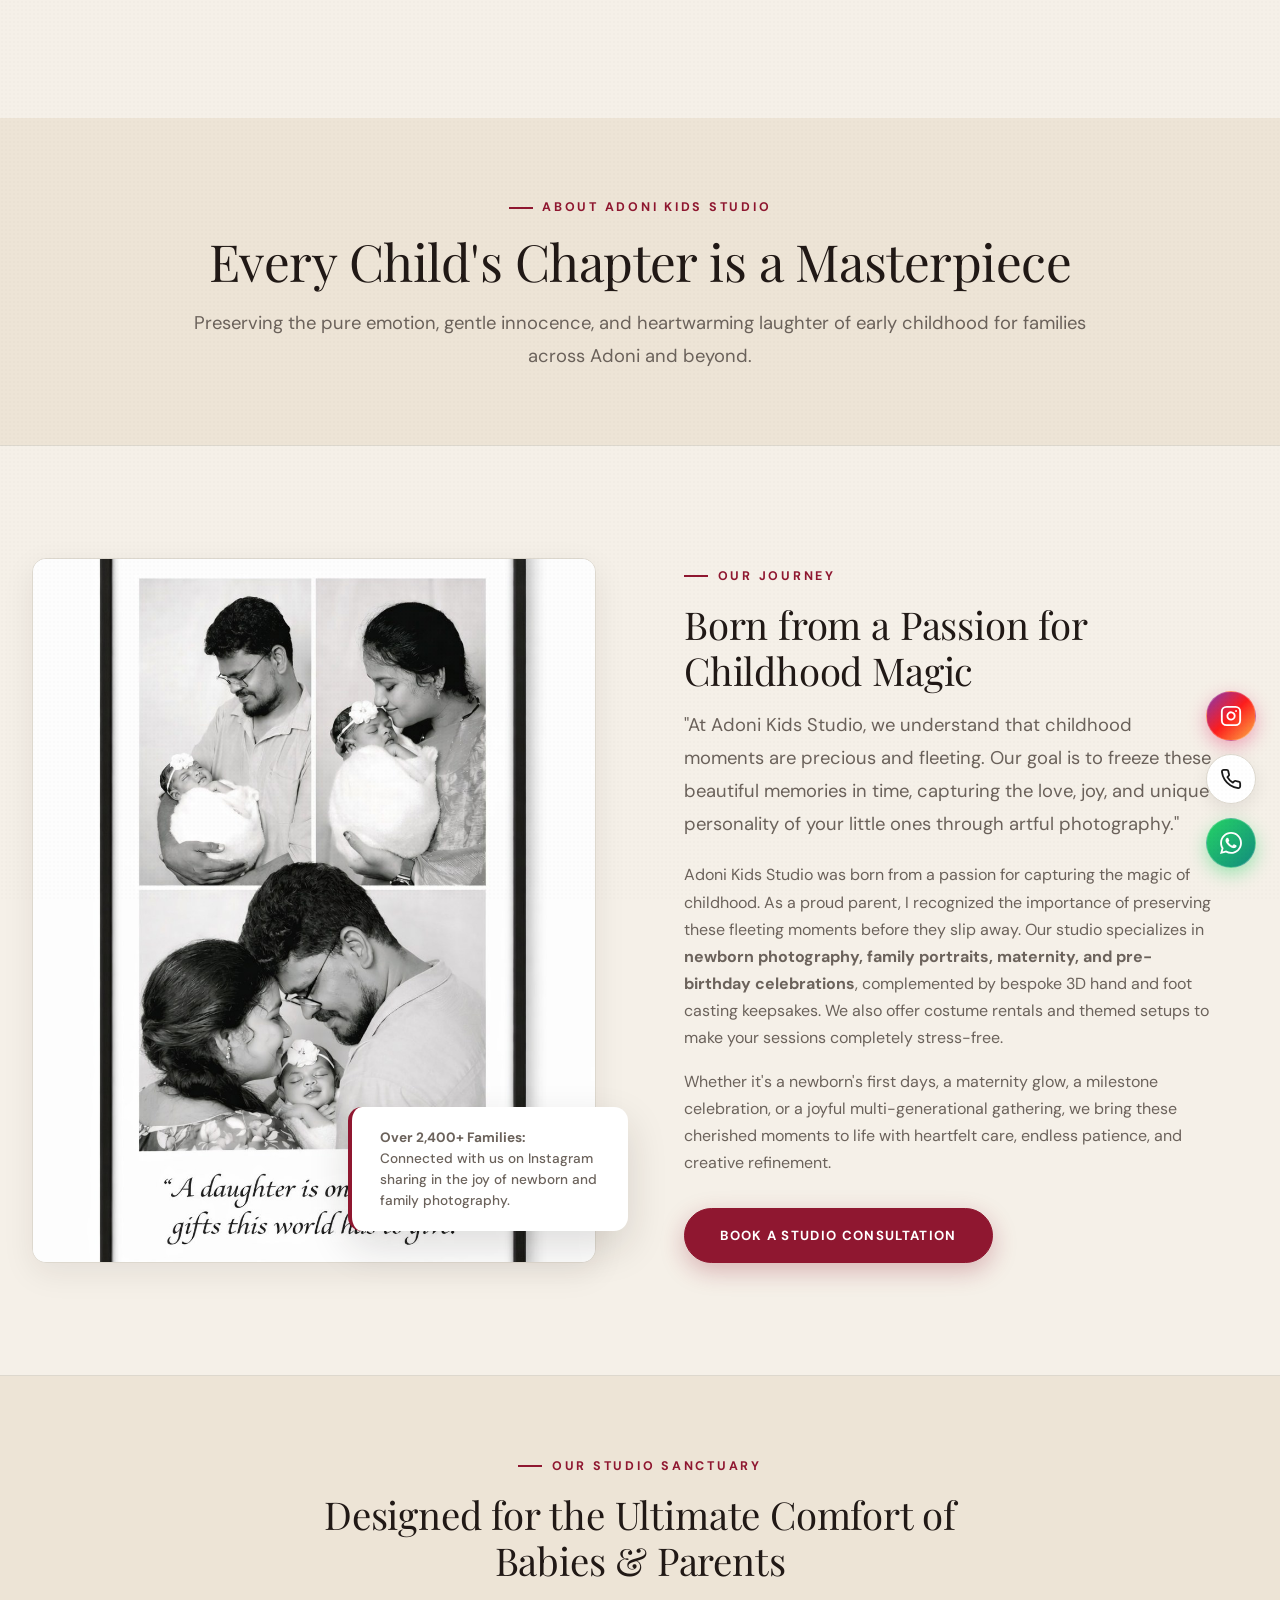
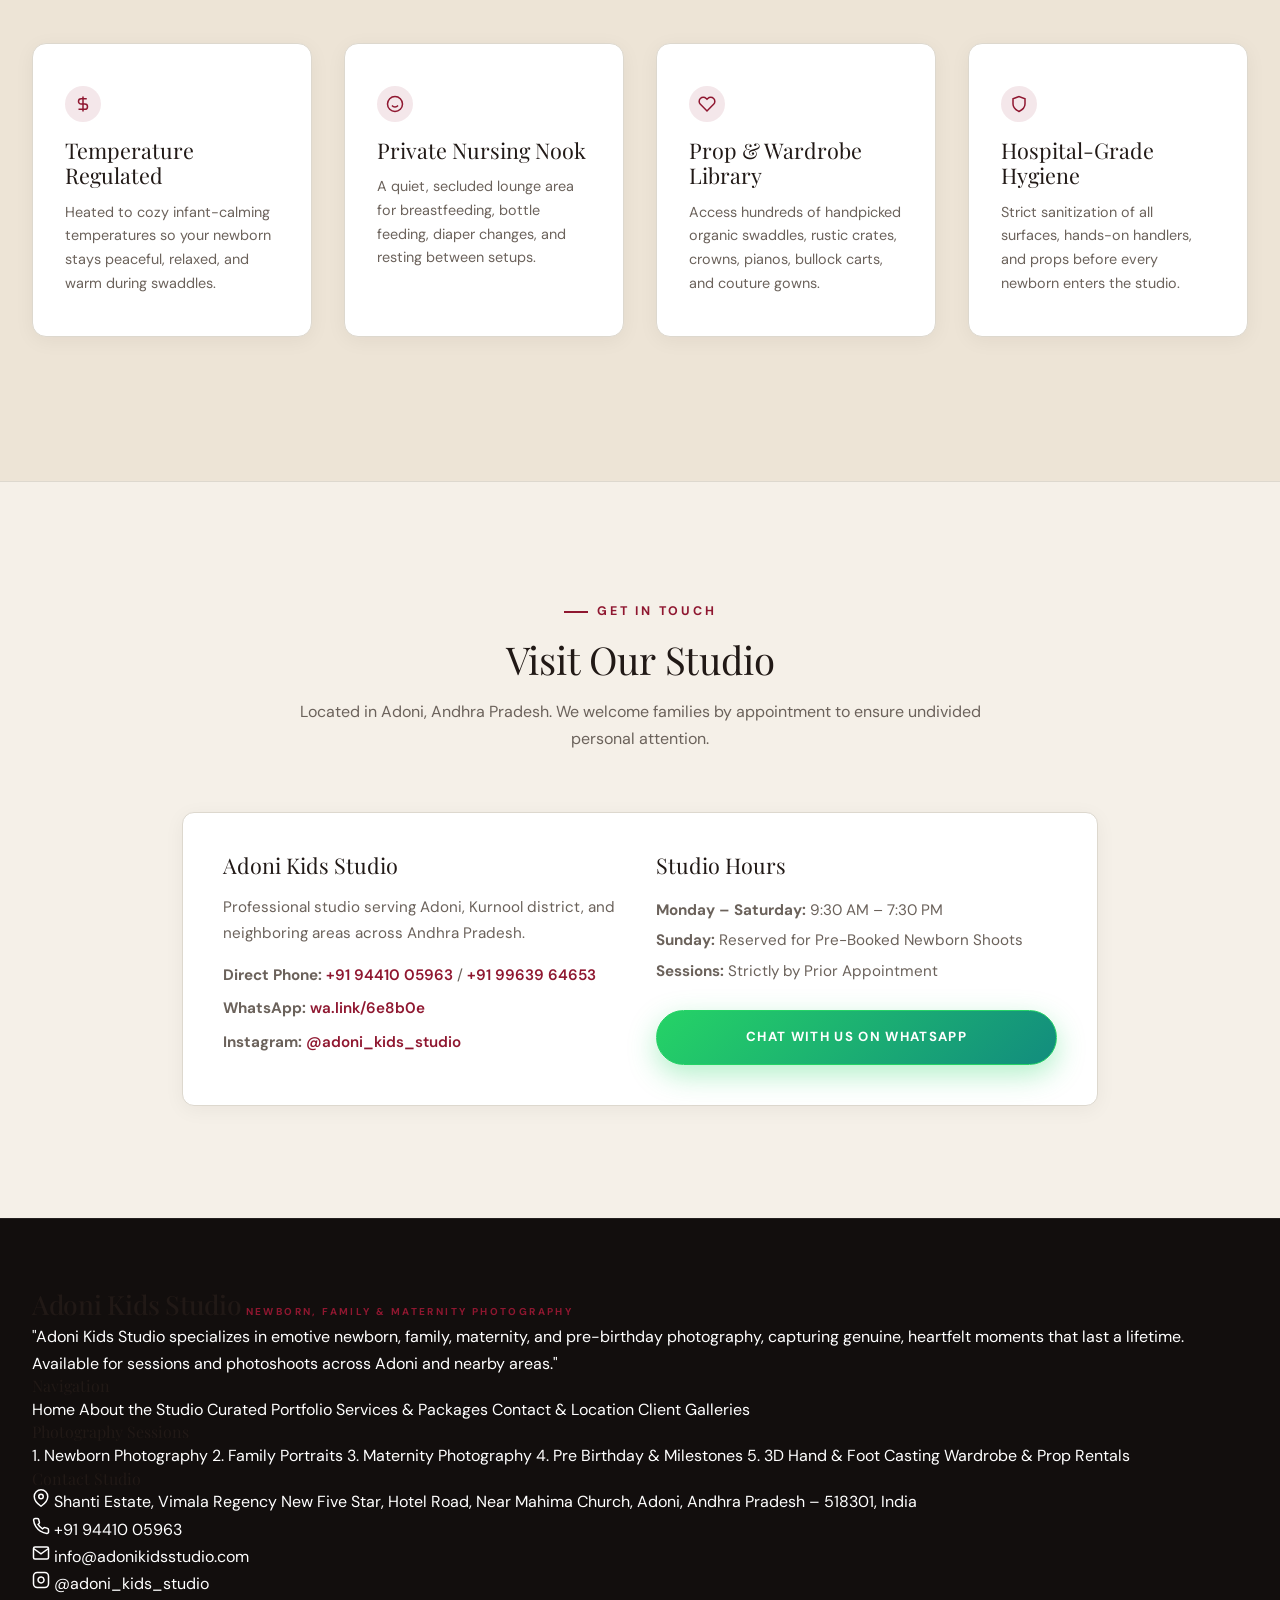
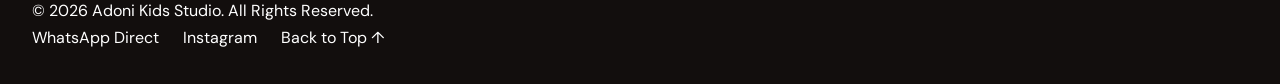
==== about.html @ 8aa6b935 "Initial commit: Adoni Kids Studio luxury photography atelier website" ====
<!DOCTYPE html>
<html lang="en">
<head>
  <meta charset="UTF-8">
  <meta name="viewport" content="width=device-width, initial-scale=1.0">
  <title>About Us | Adoni Kids Studio - Newborn &amp; Family Photography</title>
  <link rel="icon" type="image/svg+xml" href="assets/images/favicon.svg">
  
  <link rel="stylesheet" href="css/style.css">
  <link rel="stylesheet" href="css/components.css">
</head>
<body>

  <!-- Navigation -->
  <header class="site-header">
    <div class="container header-container">
      <a href="index.html" class="brand-logo" aria-label="Adoni Kids Studio Homepage">
        <span class="brand-title">Adoni Kids Studio</span>
        <span class="brand-subtitle">Newborn, Family &amp; Maternity Photography</span>
      </a>

            <nav class="nav-desktop" aria-label="Main Navigation">
        <a href="index.html#hero" class="nav-link">Home</a>
        <a href="index.html#about" class="nav-link">About</a>
        <a href="index.html#portfolio" class="nav-link">Portfolio</a>
        <a href="index.html#services" class="nav-link">Services</a>
        <a href="index.html#experience" class="nav-link">Why Us</a>
        <a href="index.html#contact" class="nav-link">Contact</a>
        <a href="index.html#location" class="nav-link">Location</a>
      </nav>

      <div class="header-actions">
        <a href="https://wa.link/6e8b0e" target="_blank" rel="noopener noreferrer" class="btn btn-sm btn-whatsapp">
          <svg width="15" height="15" viewBox="0 0 24 24" fill="currentColor">
            <path d="M.057 24l1.687-6.163c-1.041-1.804-1.588-3.849-1.587-5.946.003-6.556 5.338-11.891 11.893-11.891 3.181.001 6.167 1.24 8.413 3.488 2.245 2.248 3.481 5.236 3.48 8.414-.003 6.557-5.338 11.892-11.893 11.892-1.99-.001-3.951-.5-5.688-1.448l-6.305 1.654zm6.597-3.807c1.676.995 3.276 1.591 5.392 1.592 5.448 0 9.886-4.434 9.889-9.885.002-5.462-4.415-9.89-9.881-9.892-5.452 0-9.887 4.434-9.889 9.884-.001 2.225.651 3.891 1.746 5.634l-.999 3.648 3.742-.981zm11.387-5.464c-.074-.124-.272-.198-.57-.347-.297-.149-1.758-.868-2.031-.967-.272-.099-.47-.149-.669.149-.198.297-.768.967-.941 1.165-.173.198-.347.223-.644.074-.297-.149-1.255-.462-2.39-1.475-.883-.788-1.48-1.761-1.653-2.059-.173-.297-.018-.458.13-.606.134-.133.297-.347.446-.521.151-.172.2-.296.3-.495.099-.198.05-.372-.025-.521-.075-.148-.669-1.611-.916-2.206-.242-.579-.487-.501-.669-.51l-.57-.01c-.198 0-.52.074-.792.372s-1.04 1.016-1.04 2.479 1.065 2.876 1.213 3.074c.149.198 2.095 3.2 5.076 4.487.709.306 1.263.489 1.694.626.712.226 1.36.194 1.872.118.571-.085 1.758-.719 2.006-1.413.248-.695.248-1.29.173-1.414z"/>
          </svg>
          <span>WhatsApp</span>
        </a>
        <button class="mobile-toggle" aria-label="Toggle navigation menu">
          <span></span><span></span><span></span>
        </button>
      </div>
    </div>
  </header>

  <!-- Mobile Drawer -->
  <div class="mobile-backdrop"></div>
  <aside class="mobile-nav-drawer" aria-label="Mobile Navigation">
    <div>
      <div style="margin-bottom: 2.5rem;">
        <span class="brand-title" style="font-size: 1.5rem; display: block;">Adoni Kids Studio</span>
        <span class="brand-subtitle">Newborn, Family &amp; Maternity Photography</span>
      </div>
            <nav class="mobile-nav-links">
        <a href="index.html#hero">Home</a>
        <a href="index.html#about">About</a>
        <a href="index.html#portfolio">Portfolio</a>
        <a href="index.html#services">Services</a>
        <a href="index.html#experience">Why Choose Us</a>
        <a href="index.html#contact">Contact</a>
        <a href="index.html#location">Studio Location</a>
      </nav>
    </div>
    <div class="mobile-nav-footer">
      <a href="https://wa.link/6e8b0e" target="_blank" rel="noopener noreferrer" class="btn btn-whatsapp" style="width: 100%;">Chat on WhatsApp</a>
    </div>
  </aside>

  <main style="padding-top: calc(var(--header-height) + 2rem);">
    
    <!-- Hero Banner -->
    <section class="section-spacing-sm" style="text-align: center; background-color: var(--color-bg-secondary); border-bottom: 1px solid var(--color-border);">
      <div class="container container-narrow">
        <span class="subheading">About Adoni Kids Studio</span>
        <h1 class="heading-1">Every Child's Chapter is a Masterpiece</h1>
        <p class="text-lead" style="margin-top: 1rem;">
          Preserving the pure emotion, gentle innocence, and heartwarming laughter of early childhood for families across Adoni and beyond.
        </p>
      </div>
    </section>

    <!-- Founder Journey & Philosophy -->
    <section class="section-spacing">
      <div class="container">
        <div class="spotlight-grid">
          <div class="spotlight-media">
            <div class="spotlight-frame" style="aspect-ratio: 4/5;">
              <img src="assets/images/family/family-father-daughter-milestones.jpg" alt="Adoni Kids Studio founder inspiration &bull; Father and daughter milestone portrait" loading="lazy">
            </div>
            <div class="spotlight-badge-floating">
              <p><strong>Over 2,400+ Families:</strong> Connected with us on Instagram sharing in the joy of newborn and family photography.</p>
            </div>
          </div>
          <div class="spotlight-content">
            <span class="subheading">Our Journey</span>
            <h2 class="heading-2">Born from a Passion for Childhood Magic</h2>
            <p class="text-lead" style="margin-top: 1rem;">
              "At Adoni Kids Studio, we understand that childhood moments are precious and fleeting. Our goal is to freeze these beautiful memories in time, capturing the love, joy, and unique personality of your little ones through artful photography."
            </p>
            <p style="margin-top: 1.25rem; color: var(--color-text-muted);">
              Adoni Kids Studio was born from a passion for capturing the magic of childhood. As a proud parent, I recognized the importance of preserving these fleeting moments before they slip away. Our studio specializes in <strong>newborn photography, family portraits, maternity, and pre-birthday celebrations</strong>, complemented by bespoke 3D hand and foot casting keepsakes. We also offer costume rentals and themed setups to make your sessions completely stress-free.
            </p>
            <p style="margin-top: 1rem; color: var(--color-text-muted);">
              Whether it's a newborn's first days, a maternity glow, a milestone celebration, or a joyful multi-generational gathering, we bring these cherished moments to life with heartfelt care, endless patience, and creative refinement.
            </p>
            <div style="margin-top: 2rem;">
              <a href="https://wa.me/919441005963?text=Hi%20Adoni%20Kids%20Studio%2C%20I%20would%20like%20to%20inquire%20about%20a%20studio%20consultation." target="_blank" rel="noopener noreferrer" class="btn btn-primary">Book a Studio Consultation</a>
            </div>
          </div>
        </div>
      </div>
    </section>

    <!-- Studio Sanctuary & Amenities -->
    <section class="section-spacing-sm" style="background-color: var(--color-bg-secondary); border-top: 1px solid var(--color-border); border-bottom: 1px solid var(--color-border);">
      <div class="container">
        <div class="section-header">
          <span class="subheading">Our Studio Sanctuary</span>
          <h2 class="heading-2">Designed for the Ultimate Comfort of Babies &amp; Parents</h2>
        </div>

        <div class="process-grid">
          <div class="process-card">
            <div class="spotlight-feature-icon" style="margin-bottom: 1rem; width: 36px; height: 36px;">
              <svg width="18" height="18" viewBox="0 0 24 24" fill="none" stroke="currentColor" stroke-width="2"><path d="M12 2v20M17 5H9.5a3.5 3.5 0 0 0 0 7h5a3.5 3.5 0 0 1 0 7H6"/></svg>
            </div>
            <h3>Temperature Regulated</h3>
            <p>Heated to cozy infant-calming temperatures so your newborn stays peaceful, relaxed, and warm during swaddles.</p>
          </div>

          <div class="process-card">
            <div class="spotlight-feature-icon" style="margin-bottom: 1rem; width: 36px; height: 36px;">
              <svg width="18" height="18" viewBox="0 0 24 24" fill="none" stroke="currentColor" stroke-width="2"><circle cx="12" cy="12" r="10"/><path d="M8 14s1.5 2 4 2 4-2 4-2M9 9h.01M15 9h.01"/></svg>
            </div>
            <h3>Private Nursing Nook</h3>
            <p>A quiet, secluded lounge area for breastfeeding, bottle feeding, diaper changes, and resting between setups.</p>
          </div>

          <div class="process-card">
            <div class="spotlight-feature-icon" style="margin-bottom: 1rem; width: 36px; height: 36px;">
              <svg width="18" height="18" viewBox="0 0 24 24" fill="none" stroke="currentColor" stroke-width="2"><path d="M20.84 4.61a5.5 5.5 0 0 0-7.78 0L12 5.67l-1.06-1.06a5.5 5.5 0 0 0-7.78 7.78l1.06 1.06L12 21.23l7.78-7.78 1.06-1.06a5.5 5.5 0 0 0 0-7.78z"/></svg>
            </div>
            <h3>Prop &amp; Wardrobe Library</h3>
            <p>Access hundreds of handpicked organic swaddles, rustic crates, crowns, pianos, bullock carts, and couture gowns.</p>
          </div>

          <div class="process-card">
            <div class="spotlight-feature-icon" style="margin-bottom: 1rem; width: 36px; height: 36px;">
              <svg width="18" height="18" viewBox="0 0 24 24" fill="none" stroke="currentColor" stroke-width="2"><path d="M12 22s8-4 8-10V5l-8-3-8 3v7c0 6 8 10 8 10z"/></svg>
            </div>
            <h3>Hospital-Grade Hygiene</h3>
            <p>Strict sanitization of all surfaces, hands-on handlers, and props before every newborn enters the studio.</p>
          </div>
        </div>
      </div>
    </section>

    <!-- Studio Contact & Location -->
    <section class="section-spacing">
      <div class="container container-narrow">
        <div class="section-header">
          <span class="subheading">Get In Touch</span>
          <h2 class="heading-2">Visit Our Studio</h2>
          <p class="text-muted">
            Located in Adoni, Andhra Pradesh. We welcome families by appointment to ensure undivided personal attention.
          </p>
        </div>

        <div style="background: #FFFFFF; border-radius: 12px; padding: 2.5rem; border: 1px solid var(--color-border); box-shadow: var(--shadow-subtle);">
          <div style="display: grid; grid-template-columns: 1fr 1fr; gap: 2rem;" class="form-row">
            <div>
              <h4 style="font-family: var(--font-serif); font-size: 1.35rem; margin-bottom: 1rem; color: var(--color-text-main);">Adoni Kids Studio</h4>
              <p style="color: var(--color-text-muted); font-size: 0.95rem; margin-bottom: 1rem;">
                Professional studio serving Adoni, Kurnool district, and neighboring areas across Andhra Pradesh.
              </p>
              <p style="color: var(--color-text-muted); font-size: 0.95rem; margin-bottom: 0.5rem;">
                <strong>Direct Phone:</strong> <a href="tel:+919441005963" style="color: var(--color-accent); font-weight: 600;">+91 94410 05963</a> / <a href="tel:+919963964653" style="color: var(--color-accent); font-weight: 600;">+91 99639 64653</a>
              </p>
              <p style="color: var(--color-text-muted); font-size: 0.95rem; margin-bottom: 0.5rem;">
                <strong>WhatsApp:</strong> <a href="https://wa.link/6e8b0e" target="_blank" rel="noopener noreferrer" style="color: var(--color-accent); font-weight: 600;">wa.link/6e8b0e</a>
              </p>
              <p style="color: var(--color-text-muted); font-size: 0.95rem;">
                <strong>Instagram:</strong> <a href="https://www.instagram.com/adoni_kids_studio?utm_source=ig_web_button_share_sheet&igsh=ZDNlZDc0MzIxNw==" target="_blank" rel="noopener noreferrer" style="color: var(--color-accent); font-weight: 600;">@adoni_kids_studio</a>
              </p>
            </div>
            <div>
              <h4 style="font-family: var(--font-serif); font-size: 1.35rem; margin-bottom: 1rem; color: var(--color-text-main);">Studio Hours</h4>
              <ul style="list-style: none; font-size: 0.95rem; color: var(--color-text-muted); line-height: 2;">
                <li><strong>Monday &ndash; Saturday:</strong> 9:30 AM &ndash; 7:30 PM</li>
                <li><strong>Sunday:</strong> Reserved for Pre-Booked Newborn Shoots</li>
                <li><strong>Sessions:</strong> Strictly by Prior Appointment</li>
              </ul>
              <div style="margin-top: 1.5rem;">
                <a href="https://wa.link/6e8b0e" target="_blank" rel="noopener noreferrer" class="btn btn-whatsapp" style="width: 100%;">
                  Chat with Us on WhatsApp
                </a>
              </div>
            </div>
          </div>
        </div>
      </div>
    </section>

  </main>

  <!-- Footer -->
  <footer class="site-footer">
    <div class="container">
      <div class="footer-grid">
        <div class="footer-brand">
          <span class="brand-title">Adoni Kids Studio</span>
          <span class="brand-subtitle">Newborn, Family &amp; Maternity Photography</span>
          <p>
            "Adoni Kids Studio specializes in emotive newborn, family, maternity, and pre-birthday photography, capturing genuine, heartfelt moments that last a lifetime. Available for sessions and photoshoots across Adoni and nearby areas."
          </p>
        </div>

        <div class="footer-col">
          <h4>Navigation</h4>
          <div class="footer-links">
            <a href="index.html">Home</a>
            <a href="about.html">About the Studio</a>
            <a href="portfolio.html">Curated Portfolio</a>
            <a href="services.html">Services &amp; Packages</a>
            <a href="contact.html">Contact &amp; Location</a>
            <a href="client-galleries.html">Client Galleries</a>
          </div>
        </div>

        <div class="footer-col">
          <h4>Photography Sessions</h4>
          <div class="footer-links">
            <a href="portfolio.html?filter=newborn">1. Newborn Photography</a>
            <a href="portfolio.html?filter=family">2. Family Portraits</a>
            <a href="portfolio.html?filter=maternity">3. Maternity Photography</a>
            <a href="portfolio.html?filter=kids">4. Pre Birthday &amp; Milestones</a>
            <a href="portfolio.html?filter=castings">5. 3D Hand &amp; Foot Casting</a>
            <a href="experience.html#rentals">Wardrobe &amp; Prop Rentals</a>
          </div>
        </div>

        <div class="footer-col">
          <h4>Contact Studio</h4>
          <div class="footer-contact-item">
            <svg width="18" height="18" viewBox="0 0 24 24" fill="none" stroke="currentColor" stroke-width="2"><path d="M21 10c0 7-9 13-9 13s-9-6-9-13a9 9 0 0 1 18 0z"/><circle cx="12" cy="10" r="3"/></svg>
            <span>Shanti Estate, Vimala Regency New Five Star, Hotel Road, Near Mahima Church, Adoni, Andhra Pradesh – 518301, India</span>
          </div>
          <div class="footer-contact-item">
            <svg width="18" height="18" viewBox="0 0 24 24" fill="none" stroke="currentColor" stroke-width="2"><path d="M22 16.92v3a2 2 0 0 1-2.18 2 19.79 19.79 0 0 1-8.63-3.07 19.5 19.5 0 0 1-6-6 19.79 19.79 0 0 1-3.07-8.67A2 2 0 0 1 4.11 2h3a2 2 0 0 1 2 1.72 12.84 12.84 0 0 0 .7 2.81 2 2 0 0 1-.45 2.11L8.09 9.91a16 16 0 0 0 6 6l1.27-1.27a2 2 0 0 1 2.11-.45 12.84 12.84 0 0 0 2.81.7A2 2 0 0 1 22 16.92z"/></svg>
            <a href="tel:+919441005963">+91 94410 05963</a>
          </div>
          <div class="footer-contact-item">
            <svg width="18" height="18" viewBox="0 0 24 24" fill="none" stroke="currentColor" stroke-width="2"><path d="M4 4h16c1.1 0 2 .9 2 2v12c0 1.1-.9 2-2 2H4c-1.1 0-2-.9-2-2V6c0-1.1.9-2 2-2z"/><polyline points="22,6 12,13 2,6"/></svg>
            <a href="mailto:info@adonikidsstudio.com">info@adonikidsstudio.com</a>
          </div>
          <div class="footer-contact-item">
            <svg width="18" height="18" viewBox="0 0 24 24" fill="none" stroke="currentColor" stroke-width="2"><rect x="2" y="2" width="20" height="20" rx="5" ry="5"/><path d="M16 11.37A4 4 0 1 1 12.63 8 4 4 0 0 1 16 11.37z"/><line x1="17.5" y1="6.5" x2="17.51" y2="6.5"/></svg>
            <a href="https://www.instagram.com/adoni_kids_studio?utm_source=ig_web_button_share_sheet&igsh=ZDNlZDc0MzIxNw==" target="_blank" rel="noopener noreferrer">@adoni_kids_studio</a>
          </div>
        </div>
      </div>

      <div class="footer-bottom">
        <div>&copy; 2026 Adoni Kids Studio. All Rights Reserved.</div>
        <div style="display: flex; gap: 1.5rem;">
          <a href="https://wa.link/6e8b0e" target="_blank" rel="noopener noreferrer">WhatsApp Direct</a>
          <a href="https://www.instagram.com/adoni_kids_studio?utm_source=ig_web_button_share_sheet&igsh=ZDNlZDc0MzIxNw==" target="_blank" rel="noopener noreferrer">Instagram</a>
          <a href="#">Back to Top &uarr;</a>
        </div>
      </div>
    </div>
  </footer>

  <!-- Fixed Floating Contact Buttons (Instagram, Phone, WhatsApp) -->
  <aside class="floating-contact-group" aria-label="Floating Studio Contact Concierge">
    <!-- 1. Instagram -->
    <a href="https://www.instagram.com/adoni_kids_studio?utm_source=ig_web_button_share_sheet&igsh=ZDNlZDc0MzIxNw==" 
       target="_blank" 
       rel="noopener noreferrer" 
       class="floating-contact-btn btn-instagram-float" 
       aria-label="Instagram Profile @adoni_kids_studio">
      <span class="floating-contact-tooltip">Instagram</span>
      <svg width="22" height="22" viewBox="0 0 24 24" fill="none" stroke="currentColor" stroke-width="2" stroke-linecap="round" stroke-linejoin="round">
        <rect x="2" y="2" width="20" height="20" rx="5" ry="5"/>
        <path d="M16 11.37A4 4 0 1 1 12.63 8 4 4 0 0 1 16 11.37z"/>
        <line x1="17.5" y1="6.5" x2="17.51" y2="6.5"/>
      </svg>
    </a>

    <!-- 2. Phone Dialer -->
    <a href="tel:+919441005963" 
       class="floating-contact-btn btn-phone-float" 
       aria-label="Call Adoni Kids Studio (+91 94410 05963)">
      <span class="floating-contact-tooltip">Call</span>
      <svg width="20" height="20" viewBox="0 0 24 24" fill="none" stroke="currentColor" stroke-width="2" stroke-linecap="round" stroke-linejoin="round">
        <path d="M22 16.92v3a2 2 0 0 1-2.18 2 19.79 19.79 0 0 1-8.63-3.07 19.5 19.5 0 0 1-6-6 19.79 19.79 0 0 1-3.07-8.67A2 2 0 0 1 4.11 2h3a2 2 0 0 1 2 1.72 12.84 12.84 0 0 0 .7 2.81 2 2 0 0 1-.45 2.11L8.09 9.91a16 16 0 0 0 6 6l1.27-1.27a2 2 0 0 1 2.11-.45 12.84 12.84 0 0 0 2.81.7A2 2 0 0 1 22 16.92z"/>
      </svg>
    </a>

    <!-- 3. WhatsApp Chat -->
    <a href="https://wa.link/6e8b0e" 
       target="_blank" 
       rel="noopener noreferrer" 
       class="floating-contact-btn btn-whatsapp-float" 
       aria-label="Chat with Adoni Kids Studio on WhatsApp">
      <span class="floating-contact-tooltip">WhatsApp</span>
      <svg width="22" height="22" viewBox="0 0 24 24" fill="currentColor">
        <path d="M.057 24l1.687-6.163c-1.041-1.804-1.588-3.849-1.587-5.946.003-6.556 5.338-11.891 11.893-11.891 3.181.001 6.167 1.24 8.413 3.488 2.245 2.248 3.481 5.236 3.48 8.414-.003 6.557-5.338 11.892-11.893 11.892-1.99-.001-3.951-.5-5.688-1.448l-6.305 1.654zm6.597-3.807c1.676.995 3.276 1.591 5.392 1.592 5.448 0 9.886-4.434 9.889-9.885.002-5.462-4.415-9.89-9.881-9.892-5.452 0-9.887 4.434-9.889 9.884-.001 2.225.651 3.891 1.746 5.634l-.999 3.648 3.742-.981zm11.387-5.464c-.074-.124-.272-.198-.57-.347-.297-.149-1.758-.868-2.031-.967-.272-.099-.47-.149-.669.149-.198.297-.768.967-.941 1.165-.173.198-.347.223-.644.074-.297-.149-1.255-.462-2.39-1.475-.883-.788-1.48-1.761-1.653-2.059-.173-.297-.018-.458.13-.606.134-.133.297-.347.446-.521.151-.172.2-.296.3-.495.099-.198.05-.372-.025-.521-.075-.148-.669-1.611-.916-2.206-.242-.579-.487-.501-.669-.51l-.57-.01c-.198 0-.52.074-.792.372s-1.04 1.016-1.04 2.479 1.065 2.876 1.213 3.074c.149.198 2.095 3.2 5.076 4.487.709.306 1.263.489 1.694.626.712.226 1.36.194 1.872.118.571-.085 1.758-.719 2.006-1.413.248-.695.248-1.29.173-1.414z"/>
      </svg>
    </a>
  </aside>

  <!-- JavaScript Modules -->
  <script src="js/main.js"></script>
</body>
</html>
---- css/style.css ----
/* ==========================================================================
   ADONI KIDS STUDIO — Core Design System & Global Styles
   Luxury Newborn, Maternity, Kids & Family Photography Studio
   Color Palette (Exact filmsbymateti.co.in Reference):
   Background: #F5F0E8 — Warm Cream / Ivory
   Primary Text: #1A1A1A — Rich Espresso
   Accent / Gold: #C9A96E — Signature Warm Gold / Champagne
   Secondary Sections: #EDE4D6 — Warm Sandy Beige
   White: #FFFFFF
   Dark Footer / Surfaces: #2A2520 — Warm Espresso Dark Brown
   Typography: Playfair Display (Headings) & DM Sans (Body & Navigation)
   ========================================================================== */

@import url('https://fonts.googleapis.com/css2?family=DM+Sans:ital,opsz,wght@0,9..40,100..1000;1,9..40,100..1000&family=Playfair+Display:ital,wght@0,400..900;1,400..900&display=swap');

:root {
  /* Rich Warm Luxury Photography Palette (Wine Red Accent + Warm Neutrals) */
  --color-primary: #8F1730;          /* Deep rich wine red accent */
  --color-primary-hover: #A8203B;    /* Luminous wine red hover */
  --color-primary-light: rgba(143, 23, 48, 0.08); /* Soft blush/rose tint */
  --color-primary-glow: rgba(143, 23, 48, 0.28);
  
  --color-bg-primary: #F5F0E8;       /* Warm Ivory */
  --color-bg-secondary: #EDE4D6;     /* Warm Sandy Beige */
  --color-bg-card: #FFFFFF;          /* Pure White */
  --color-bg-card-subtle: #FFFDF9;   /* Warm White */
  --color-bg-dark: #211916;          /* Dark Espresso */
  --color-bg-dark-card: #2C221E;     /* Deep Espresso Card */
  --color-bg-cinematic: #17110F;     /* Cinematic Near-Black */
  
  --color-text-main: #211916;        /* Dark Espresso Headings & Primary Text */
  --color-text-muted: #6B625B;       /* Warm Earthy Taupe / Muted Brown */
  --color-text-light: #948A80;       /* Soft Taupe Neutral */
  --color-text-inverse: #F5F0E8;     /* Warm Ivory on Dark */
  
  /* Luxury Accents */
  --color-accent: #8F1730;           /* Wine Red Primary Accent */
  --color-accent-hover: #A8203B;     /* Wine Red Hover */
  --color-accent-light: rgba(143, 23, 48, 0.1);
  --color-rose-glow: #FF6B8B;        /* Luminous Rose for Dark Photographic Surfaces */
  --color-rose-subtle: #FF8A9E;      /* Soft Rose for Footer & Subtitles */
  --color-champagne: #8F1730;        /* Replaced legacy mustard gold with Wine Red */
  --color-champagne-light: rgba(143, 23, 48, 0.08);  /* Soft Rose Wash */
  --color-champagne-dark: #731226;   /* Deep Wine Red */
  --color-blush: #D7A5A0;            /* Muted Blush */
  --color-gold: #8F1730;             /* Replaced legacy gold with Wine Red */
  
  /* Borders & Dividers */
  --color-border: #DDD8CE;           /* Warm Natural Cream Border */
  --color-border-subtle: rgba(143, 23, 48, 0.18);
  --color-border-hover: rgba(143, 23, 48, 0.45);
  --color-border-dark: rgba(255, 255, 255, 0.12);

  /* Typography */
  --font-serif: 'Playfair Display', Georgia, 'Times New Roman', serif;
  --font-sans: 'DM Sans', -apple-system, BlinkMacSystemFont, 'Segoe UI', Roboto, sans-serif;

  /* Diffused Luxury Shadows */
  --shadow-subtle: 0 4px 20px rgba(33, 25, 22, 0.05);
  --shadow-card: 0 10px 32px rgba(33, 25, 22, 0.08);
  --shadow-hover: 0 16px 40px rgba(33, 25, 22, 0.14);
  --shadow-primary: 0 10px 28px rgba(143, 23, 48, 0.32);
  --shadow-accent: 0 10px 28px rgba(143, 23, 48, 0.30);
  --shadow-champagne: 0 10px 28px rgba(198, 164, 106, 0.28);

  /* Transitions */
  --transition-smooth: all 0.4s cubic-bezier(0.16, 1, 0.3, 1);
  --transition-fast: all 0.25s ease;

  /* Layout */
  --container-max: 1320px;
  --header-height: 86px;
}

/* Base Reset */
*, *::before, *::after {
  box-sizing: border-box;
  margin: 0;
  padding: 0;
}

html {
  font-size: 16px;
  scroll-behavior: smooth;
  -webkit-font-smoothing: antialiased;
  -moz-osx-font-smoothing: grayscale;
  overflow-x: hidden;
  max-width: 100%;
}

body {
  font-family: var(--font-sans);
  background-color: var(--color-bg-primary);
  color: var(--color-text-main);
  line-height: 1.7;
  font-weight: 400;
  overflow-x: hidden;
  max-width: 100%;
  position: relative;
}

/* Subtle Film Grain Texture for Luxury Editorial Feel */
body::before {
  content: "";
  position: fixed;
  top: 0;
  left: 0;
  width: 100vw;
  height: 100vh;
  pointer-events: none;
  z-index: 9999;
  opacity: 0.015;
  background-image: radial-gradient(rgba(0,0,0,0.85) 1px, transparent 0);
  background-size: 4px 4px;
}

img {
  max-width: 100%;
  height: auto;
  display: block;
  object-fit: cover;
}

a {
  color: inherit;
  text-decoration: none;
  transition: var(--transition-fast);
}

button, input, textarea, select {
  font-family: inherit;
  color: inherit;
}

ul, ol {
  list-style: none;
}

/* Typography Classes */
h1, h2, h3, h4, h5, h6, .font-serif {
  font-family: var(--font-serif);
  font-weight: 400;
  line-height: 1.18;
  color: var(--color-text-main);
}

.heading-display {
  font-size: clamp(2.75rem, 5.8vw, 4.75rem);
  letter-spacing: -0.015em;
  font-weight: 400;
  line-height: 1.08;
}

.heading-1 {
  font-size: clamp(2.2rem, 4vw, 3.4rem);
  letter-spacing: -0.01em;
  line-height: 1.15;
}

.heading-2 {
  font-size: clamp(1.8rem, 3vw, 2.6rem);
  letter-spacing: -0.005em;
  line-height: 1.2;
}

.heading-3 {
  font-size: clamp(1.35rem, 2.2vw, 1.85rem);
  line-height: 1.25;
}

.subheading {
  font-family: var(--font-sans);
  font-size: 0.78rem;
  letter-spacing: 0.22em;
  text-transform: uppercase;
  font-weight: 700;
  color: var(--color-accent);
  display: inline-flex;
  align-items: center;
  gap: 0.6rem;
  margin-bottom: 0.85rem;
}

.subheading::before {
  content: "";
  display: inline-block;
  width: 24px;
  height: 2px;
  background-color: var(--color-accent);
}

.subheading-petrol {
  color: var(--color-petrol);
}

.subheading-petrol::before {
  background-color: var(--color-petrol);
}

.text-lead {
  font-size: 1.15rem;
  line-height: 1.8;
  color: var(--color-text-muted);
}

.text-muted {
  color: var(--color-text-muted);
}

.font-italic {
  font-style: italic;
}

/* Layout Containers */
.container {
  width: 100%;
  max-width: var(--container-max);
  margin: 0 auto;
  padding: 0 2rem;
}

.container-narrow {
  max-width: 980px;
}

.section-spacing {
  padding: 7rem 0;
}

.section-spacing-sm {
  padding: 4.5rem 0;
}

.section-header {
  text-align: center;
  max-width: 740px;
  margin: 0 auto 3.75rem auto;
}

.section-header.text-left {
  text-align: left;
  margin-left: 0;
}

.section-header p {
  margin-top: 1rem;
}

/* Button & Link Styles (Elevated with Signature Terracotta & Petrol Colors) */
.btn {
  display: inline-flex;
  align-items: center;
  justify-content: center;
  gap: 0.75rem;
  padding: 0.95rem 2.2rem;
  font-size: 0.825rem;
  font-weight: 700;
  letter-spacing: 0.1em;
  text-transform: uppercase;
  border-radius: 50px;
  cursor: pointer;
  transition: var(--transition-smooth);
  position: relative;
  overflow: hidden;
  border: 1.5px solid transparent;
  white-space: normal;
  text-align: center;
}

/* Primary Button: Deep Rich Wine Red CTA (#8F1730) */
.btn-primary {
  background-color: var(--color-primary);
  color: #FFFFFF;
  border-color: var(--color-primary);
  box-shadow: 0 8px 24px rgba(143, 23, 48, 0.28);
}

.btn-primary:hover {
  background-color: var(--color-primary-hover);
  border-color: var(--color-primary-hover);
  transform: translateY(-2px) scale(1.02);
  box-shadow: 0 14px 34px rgba(143, 23, 48, 0.42);
}

/* Button Micro-Interactions: Arrow Movement */
.btn svg {
  transition: transform 0.25s cubic-bezier(0.25, 1, 0.5, 1);
}

.btn:hover svg {
  transform: translateX(4px);
}

/* Secondary Button: Wine Red / Champagne Outline */
.btn-secondary {
  background-color: transparent;
  color: var(--color-primary);
  border-color: var(--color-primary);
}

.btn-secondary:hover {
  background-color: var(--color-primary);
  color: #FFFFFF;
  border-color: var(--color-primary);
  transform: translateY(-2px) scale(1.02);
  box-shadow: 0 10px 28px rgba(143, 23, 48, 0.25);
}

/* Luxury Primary Button Alias */
.btn-gold {
  background-color: var(--color-primary);
  color: #FFFFFF;
  border: 1.5px solid var(--color-primary);
  box-shadow: 0 8px 24px var(--color-primary-glow);
}

.btn-gold:hover {
  background-color: var(--color-primary-hover);
  border-color: var(--color-primary-hover);
  transform: translateY(-2px) scale(1.02);
  box-shadow: 0 14px 34px var(--color-primary-glow);
}

.btn-whatsapp {
  background: linear-gradient(135deg, #25D366 0%, #128C7E 100%);
  color: #FFFFFF;
  border-color: #25D366;
  box-shadow: 0 10px 28px rgba(37, 211, 102, 0.35);
}

.btn-whatsapp:hover {
  background: linear-gradient(135deg, #28E06E 0%, #159C8D 100%);
  border-color: #28E06E;
  transform: translateY(-2px);
  box-shadow: 0 14px 34px rgba(37, 211, 102, 0.55);
}

.btn-sm {
  padding: 0.65rem 1.4rem;
  font-size: 0.75rem;
}

.btn-lg {
  padding: 1.15rem 2.75rem;
  font-size: 0.875rem;
}

.editorial-link {
  display: inline-flex;
  align-items: center;
  gap: 0.5rem;
  font-family: var(--font-sans);
  font-size: 0.825rem;
  font-weight: 700;
  letter-spacing: 0.1em;
  text-transform: uppercase;
  color: var(--color-accent);
  position: relative;
  padding-bottom: 4px;
}

.editorial-link::after {
  content: "";
  position: absolute;
  bottom: 0;
  left: 0;
  width: 100%;
  height: 2px;
  background-color: var(--color-accent);
  transition: transform 0.3s cubic-bezier(0.16, 1, 0.3, 1);
  transform-origin: right;
  transform: scaleX(0.35);
}

.editorial-link:hover::after {
  transform-origin: left;
  transform: scaleX(1);
}

/* Badges & Pills */
.badge-luxury {
  display: inline-flex;
  align-items: center;
  gap: 0.5rem;
  padding: 0.45rem 1.15rem;
  background: rgba(154, 118, 95, 0.1);
  border: 1px solid rgba(154, 118, 95, 0.28);
  border-radius: 40px;
  font-size: 0.75rem;
  font-weight: 600;
  letter-spacing: 0.1em;
  text-transform: uppercase;
  color: var(--color-accent);
  max-width: 100%;
  white-space: normal;
}

.badge-luxury svg {
  width: 14px;
  height: 14px;
  fill: currentColor;
}

.badge-champagne {
  background: rgba(216, 200, 184, 0.25);
  border: 1px solid rgba(154, 118, 95, 0.32);
  color: var(--color-accent);
}

/* Responsive Breakpoints */
@media (max-width: 1024px) {
  .section-spacing {
    padding: 5.5rem 0;
  }
  .container {
    padding: 0 1.5rem;
  }
}

@media (max-width: 768px) {
  .section-spacing {
    padding: 4rem 0;
  }
  .section-spacing-sm {
    padding: 3rem 0;
  }
  .btn {
    padding: 0.85rem 1.75rem;
    font-size: 0.78rem;
  }
  .badge-luxury {
    font-size: 0.65rem;
    letter-spacing: 0.05em;
    padding: 0.35rem 0.75rem;
    line-height: 1.3;
    text-align: center;
  }
}
---- css/components.css ----
/* ==========================================================================
   ADONI KIDS STUDIO — Component Styles
   Header, Hero, Editorial Gallery, Spotlights, Modals, Forms & Footer
   Color Palette:
   Background: #F5F0E8 — Warm Cream / Ivory (filmsbymateti.co.in)
   Primary Text: #1A1A1A — Rich Espresso Headings & Body
   Accent / Buttons: #C9A96E — Signature Warm Gold / Champagne
   Secondary Sections: #EDE4D6 — Warm Sandy Beige
   White: #FFFFFF
   Dark Footer: #2A2520 — Warm Espresso Dark Brown
   ========================================================================== */

/* ==========================================================================
   1. Header & Navigation
   ========================================================================== */
/* Legacy horizontal site-header completely hidden (Only keep drawer navigation) */
.site-header {
  display: none !important;
}

.header-container {
  display: flex;
  align-items: center;
  justify-content: space-between;
  height: 100%;
}

.brand-logo {
  display: flex;
  flex-direction: column;
  text-decoration: none;
}

.brand-title {
  font-family: var(--font-serif);
  font-size: 1.65rem;
  letter-spacing: -0.01em;
  font-weight: 500;
  color: var(--color-text-main);
  line-height: 1;
}

.brand-subtitle {
  font-family: var(--font-sans);
  font-size: 0.625rem;
  letter-spacing: 0.24em;
  text-transform: uppercase;
  color: var(--color-accent);
  margin-top: 4px;
  font-weight: 700;
}

.nav-desktop {
  display: flex;
  align-items: center;
  gap: 2rem;
}

.nav-link {
  font-family: var(--font-sans);
  font-size: 0.825rem;
  letter-spacing: 0.08em;
  text-transform: uppercase;
  font-weight: 700;
  color: var(--color-accent);
  position: relative;
  padding: 0.4rem 0;
  transition: color 0.25s ease;
}

.nav-link::after {
  content: "";
  position: absolute;
  bottom: 0;
  left: 0;
  width: 100%;
  height: 2px;
  background-color: var(--color-accent);
  transform: scaleX(0);
  transform-origin: right;
  transition: transform 0.3s cubic-bezier(0.16, 1, 0.3, 1);
}

.nav-link:hover, .nav-link.active {
  color: var(--color-accent-hover, #A8203B);
}

.nav-link:hover::after, .nav-link.active::after {
  transform: scaleX(1);
  transform-origin: left;
}

.header-actions {
  display: flex;
  align-items: center;
  gap: 1rem;
}

.header-phone {
  display: inline-flex;
  align-items: center;
  gap: 0.45rem;
  font-size: 0.8rem;
  font-weight: 700;
  color: var(--color-petrol);
}

.header-phone:hover {
  color: var(--color-accent);
}

/* Mobile Menu Toggle (Clean circular button with soft shadow) */
.mobile-toggle {
  display: none;
  width: 44px;
  height: 44px;
  border-radius: 50%;
  background: #FFFFFF;
  border: 1px solid var(--color-border);
  box-shadow: 0 4px 14px rgba(33, 25, 22, 0.08);
  cursor: pointer;
  padding: 0;
  color: var(--color-text-main);
  align-items: center;
  justify-content: center;
  flex-direction: column;
  gap: 5px;
  z-index: 1002;
  transition: all 0.28s cubic-bezier(0.16, 1, 0.3, 1);
}

.mobile-toggle:hover {
  transform: translateY(-2px);
  box-shadow: 0 6px 20px rgba(33, 25, 22, 0.12);
  border-color: var(--color-primary);
}

.mobile-toggle span {
  display: block;
  width: 20px;
  height: 2px;
  background-color: var(--color-text-main);
  border-radius: 2px;
  transition: transform 0.3s cubic-bezier(0.16, 1, 0.3, 1), opacity 0.2s ease;
}

.mobile-toggle.active span:nth-child(1) {
  transform: translateY(7px) rotate(45deg);
}

.mobile-toggle.active span:nth-child(2) {
  opacity: 0;
}

.mobile-toggle.active span:nth-child(3) {
  transform: translateY(-7px) rotate(-45deg);
}

/* ==========================================================================
   Primary Off-Canvas Left Drawer Navigation (Reference: media_1791101536424.png)
   ========================================================================== */
.mobile-nav-drawer {
  position: fixed;
  top: 0;
  left: 0;
  right: auto;
  transform: translateX(-100%);
  visibility: hidden;
  width: 100%;
  max-width: 360px;
  height: 100vh;
  height: 100dvh;
  background-color: #FAF6F0;
  z-index: 2100;
  padding: 2.25rem 1.75rem 2rem 1.75rem;
  box-shadow: 15px 0 50px rgba(24, 18, 15, 0.25);
  display: flex;
  flex-direction: column;
  justify-content: space-between;
  transition: transform 0.4s cubic-bezier(0.16, 1, 0.3, 1), visibility 0.4s;
  overflow-y: auto;
  box-sizing: border-box;
}

.mobile-nav-drawer.open {
  transform: translateX(0);
  visibility: visible;
}

.mobile-backdrop {
  position: fixed;
  inset: 0;
  background-color: rgba(20, 15, 12, 0.65);
  backdrop-filter: blur(6px);
  -webkit-backdrop-filter: blur(6px);
  z-index: 2050;
  opacity: 0;
  pointer-events: none;
  transition: opacity 0.35s ease;
}

.mobile-backdrop.open {
  opacity: 1;
  pointer-events: auto;
}

/* 1. Header: Brand mark & Close Button */
.drawer-header {
  display: flex;
  align-items: center;
  justify-content: space-between;
  margin-bottom: 2rem;
  padding-bottom: 0.5rem;
}

.drawer-brand-logo {
  display: flex;
  flex-direction: column;
  text-decoration: none;
}

.drawer-brand-title {
  font-family: var(--font-serif);
  font-size: 1.55rem;
  font-weight: 700;
  color: #8F1730;
  letter-spacing: -0.01em;
  line-height: 1.15;
}

.drawer-brand-badge {
  font-family: var(--font-sans);
  font-size: 0.62rem;
  font-weight: 800;
  letter-spacing: 0.2em;
  text-transform: uppercase;
  color: #B29778;
  margin-top: 3px;
}

.drawer-close-btn {
  width: 40px;
  height: 40px;
  border-radius: 50%;
  background: #FFFFFF;
  border: 1px solid rgba(0, 0, 0, 0.08);
  box-shadow: 0 2px 10px rgba(0, 0, 0, 0.06);
  display: flex;
  align-items: center;
  justify-content: center;
  color: #4A403A;
  cursor: pointer;
  transition: all 0.25s ease;
  outline: none;
  padding: 0;
}

.drawer-close-btn:hover {
  background: #FFFFFF;
  color: #8F1730;
  transform: scale(1.08);
  box-shadow: 0 4px 16px rgba(143, 23, 48, 0.18);
  border-color: rgba(143, 23, 48, 0.25);
}

/* 2. Navigation Section Label */
.drawer-nav-label {
  display: block;
  font-family: var(--font-sans);
  font-size: 0.72rem;
  font-weight: 700;
  letter-spacing: 0.22em;
  text-transform: uppercase;
  color: #948B84;
  margin-bottom: 1.15rem;
}

/* 3. Navigation Links List */
.drawer-nav-list {
  display: flex;
  flex-direction: column;
  gap: 0.5rem;
  list-style: none;
  padding: 0;
  margin: 0;
}

.drawer-nav-item {
  display: flex;
  align-items: center;
  padding: 0.7rem 0.95rem;
  border-radius: 16px;
  text-decoration: none;
  background: transparent;
  border: 1px solid transparent;
  transition: all 0.25s cubic-bezier(0.16, 1, 0.3, 1);
  position: relative;
  box-sizing: border-box;
}

.drawer-item-icon {
  width: 38px;
  height: 38px;
  border-radius: 12px;
  display: flex;
  align-items: center;
  justify-content: center;
  background: transparent;
  color: #635852;
  flex-shrink: 0;
  transition: all 0.25s ease;
}

.drawer-item-icon svg {
  width: 20px;
  height: 20px;
  display: block;
}

.drawer-item-label {
  font-family: var(--font-sans);
  font-size: 1.02rem;
  font-weight: 600;
  color: #2F2622;
  margin-left: 0.9rem;
  flex: 1;
  transition: color 0.2s ease;
}

.drawer-active-dot {
  width: 6px;
  height: 6px;
  border-radius: 50%;
  background-color: #211916;
  margin-left: auto;
  margin-right: 0.35rem;
  display: none;
  flex-shrink: 0;
}

/* Hover state for inactive items */
.drawer-nav-item:hover {
  background: rgba(252, 239, 217, 0.55);
  transform: translateX(4px);
}

.drawer-nav-item:hover .drawer-item-icon {
  color: #8F1730;
}

.drawer-nav-item:hover .drawer-item-label {
  color: #8F1730;
}

/* ACTIVE STATE (Matching media_1791101536424.png) */
.drawer-nav-item.active {
  background: #FCEFD9 !important;
  border-color: rgba(217, 182, 133, 0.5) !important;
  transform: none !important;
}

.drawer-nav-item.active .drawer-item-icon {
  background: #281D1A !important;
  color: #FFFFFF !important;
  box-shadow: 0 4px 12px rgba(40, 29, 26, 0.22);
}

.drawer-nav-item.active .drawer-item-label {
  color: #1F1714 !important;
  font-weight: 700;
}

.drawer-nav-item.active .drawer-active-dot {
  display: block !important;
}

/* 4. Drawer Footer Action (SELECT YOUR PACKAGE) */
.drawer-footer-action {
  padding-top: 1.5rem;
  margin-top: auto;
}

.drawer-package-btn {
  display: flex;
  align-items: center;
  justify-content: center;
  gap: 0.75rem;
  width: 100%;
  padding: 0.95rem 1.25rem;
  background: #FCEFD9;
  border: 1px solid rgba(217, 182, 133, 0.55);
  border-radius: 16px;
  color: #211916;
  text-decoration: none;
  font-family: var(--font-sans);
  font-size: 0.85rem;
  font-weight: 800;
  letter-spacing: 0.08em;
  text-transform: uppercase;
  box-shadow: 0 4px 18px rgba(33, 25, 22, 0.06);
  transition: all 0.25s ease;
  box-sizing: border-box;
}

.drawer-package-btn:hover {
  background: #F5E3C4;
  border-color: #C6A46A;
  color: #8F1730;
  transform: translateY(-2px);
  box-shadow: 0 8px 24px rgba(198, 164, 106, 0.28);
}

.drawer-package-btn .package-btn-icon {
  width: 20px;
  height: 20px;
  flex-shrink: 0;
  stroke: currentColor;
}

@media (max-width: 480px) {
  .mobile-nav-drawer {
    max-width: 86vw;
    padding: 1.75rem 1.25rem 1.5rem 1.25rem;
  }
}

/* ==========================================================================
/* ==========================================================================
   2. Full-Screen Category Photography Hero Slideshow (#hero)
   Two completely separate layers:
   Layer 1: Background Image Slideshow
   Layer 1.5: Cinematic Dark Gradient Overlay
   Layer 2: Absolutely Fixed Hero Content (Zero movement, zero duplication)
   ========================================================================== */
.hero-fullscreen-slideshow {
  position: relative;
  width: 100%;
  height: 100vh;
  min-height: 100dvh;
  overflow: hidden;
  background-color: #1A1A1A;
  padding: 0;
}

/* LAYER 1: Background Slider Container */
.hero-bg-slider {
  position: absolute;
  top: 0;
  left: 0;
  width: 100%;
  height: 100%;
  overflow: hidden;
  z-index: 1;
}

.hero-bg-track {
  display: flex;
  width: 100%;
  height: 100%;
  will-change: transform;
  transition: transform 1000ms cubic-bezier(0.25, 1, 0.5, 1);
}

.hero-bg-slide {
  flex: 0 0 100%;
  width: 100%;
  height: 100%;
  position: relative;
  overflow: hidden;
}

.hero-bg-img {
  width: 100%;
  height: 100%;
  object-fit: cover;
  display: block;
  transform: scale(1) translate(0, 0);
  will-change: transform;
}

/* Subtle Cinematic Ken Burns (Slow zoom + gentle pan) */
@keyframes heroKenBurns {
  0% {
    transform: scale(1) translate(0, 0);
  }
  50% {
    transform: scale(1.035) translate(-0.6%, -0.4%);
  }
  100% {
    transform: scale(1.06) translate(-1.2%, -0.8%);
  }
}

.hero-bg-slide.active .hero-bg-img {
  animation: heroKenBurns 8s cubic-bezier(0.25, 1, 0.5, 1) forwards;
}

/* Intelligent Focal Positioning per Category Photo */
.hero-focal-newborn {
  object-position: center 45%;
}

.hero-focal-maternity {
  object-position: center 22%;
}

.hero-focal-family {
  object-position: center 35%;
}

.hero-focal-prebirthday {
  object-position: center 65%;
}

/* LAYER 1.5: Subtle Cinematic Dark Vignette Overlay */
.hero-slide-overlay {
  position: absolute;
  inset: 0;
  width: 100%;
  height: 100%;
  background: linear-gradient(
    180deg,
    rgba(15, 12, 10, 0.40) 0%,
    rgba(15, 12, 10, 0.05) 25%,
    rgba(15, 12, 10, 0.05) 75%,
    rgba(15, 12, 10, 0.48) 100%
  );
  pointer-events: none;
  z-index: 2;
}

/* LAYER 2: Minimal Modern Fixed Foreground Elements (Ref: video-1) */
.hero-minimal-foreground {
  position: absolute;
  inset: 0;
  width: 100%;
  height: 100%;
  z-index: 10;
  pointer-events: none;
}

/* 1. Primary Fixed Circular Menu Button (Only Navigation System) */
.hero-circular-menu-btn {
  position: fixed;
  top: 1.75rem;
  left: 1.75rem;
  width: 50px;
  height: 50px;
  border-radius: 50%;
  background: rgba(255, 255, 255, 0.95);
  backdrop-filter: blur(12px);
  -webkit-backdrop-filter: blur(12px);
  border: 1px solid rgba(255, 255, 255, 0.85);
  box-shadow: 0 4px 18px rgba(0, 0, 0, 0.20);
  display: flex;
  flex-direction: column;
  align-items: center;
  justify-content: center;
  gap: 4.5px;
  cursor: pointer;
  pointer-events: auto;
  z-index: 999;
  transition: transform 0.3s cubic-bezier(0.16, 1, 0.3, 1), box-shadow 0.3s ease, background-color 0.25s ease;
  outline: none;
}

.hero-circular-menu-btn:hover {
  transform: scale(1.08);
  box-shadow: 0 8px 26px rgba(0, 0, 0, 0.30);
  background: #FFFFFF;
}

.hero-circular-menu-btn .hamburger-bar {
  display: block;
  width: 20px;
  height: 2px;
  background-color: var(--color-text-main, #211916);
  border-radius: 2px;
  transition: transform 0.25s ease, opacity 0.25s ease;
}

/* 2. Upper-Center Tasteful Studio Logo */
.hero-center-logo {
  position: absolute;
  top: 2rem;
  left: 50%;
  transform: translateX(-50%);
  display: flex;
  flex-direction: column;
  align-items: center;
  text-decoration: none;
  pointer-events: auto;
  z-index: 30;
  transition: transform 0.3s ease, opacity 0.3s ease;
}

.hero-center-logo:hover {
  transform: translateX(-50%) scale(1.02);
}

.hero-logo-title {
  font-family: var(--font-serif);
  font-size: clamp(1.45rem, 2.8vw, 1.95rem);
  font-weight: 600;
  letter-spacing: 0.03em;
  color: #FFFFFF;
  line-height: 1.1;
  text-shadow: 0 2px 14px rgba(0, 0, 0, 0.65);
  white-space: nowrap;
}

.hero-logo-subtitle {
  font-family: var(--font-sans);
  font-size: 0.64rem;
  font-weight: 700;
  letter-spacing: 0.24em;
  text-transform: uppercase;
  color: var(--color-rose-subtle, #FF8A9E);
  margin-top: 4px;
  text-shadow: 0 1px 8px rgba(0, 0, 0, 0.65);
  white-space: nowrap;
}

/* 3. Bottom-Center Minimal Slider Indicators */
.hero-minimal-indicators {
  position: absolute;
  bottom: 2.25rem;
  left: 50%;
  transform: translateX(-50%);
  display: flex;
  align-items: center;
  gap: 8px;
  pointer-events: auto;
  z-index: 30;
}

.hero-minimal-indicators .hero-indicator-dot {
  width: 8px;
  height: 8px;
  border-radius: 50%;
  background: rgba(255, 255, 255, 0.45);
  border: none;
  padding: 0;
  cursor: pointer;
  outline: none;
  transition: all 0.35s cubic-bezier(0.16, 1, 0.3, 1);
}

.hero-minimal-indicators .hero-indicator-dot:hover {
  background: rgba(255, 255, 255, 0.85);
  transform: scale(1.2);
}

.hero-minimal-indicators .hero-indicator-dot.active {
  width: 28px;
  border-radius: 6px;
  background: #FFFFFF;
  box-shadow: 0 0 12px rgba(255, 255, 255, 0.7);
}

/* Responsive Adjustments for Minimal Hero */
@media (max-width: 768px) {
  .hero-circular-menu-btn {
    top: 1.25rem;
    left: 1.25rem;
    width: 44px;
    height: 44px;
  }
  .hero-center-logo {
    top: 1.35rem;
  }
  .hero-logo-title {
    font-size: 1.25rem;
  }
  .hero-logo-subtitle {
    font-size: 0.58rem;
    letter-spacing: 0.18em;
  }
  .hero-minimal-indicators {
    bottom: 1.5rem;
  }
}

/* ==========================================================================
   3. Featured Portfolio & Gallery Section
   ========================================================================== */
.portfolio-section {
  background-color: var(--color-bg-primary);
  position: relative;
}

/* Category Filter Tabs (Minimal Luxury Pills) */
.portfolio-filters-wrap,
.portfolio-nav {
  display: flex;
  align-items: center;
  justify-content: center;
  gap: 0.75rem;
  flex-wrap: wrap;
  margin-bottom: 3.5rem;
}

.portfolio-filter-pill,
.portfolio-filter-btn {
  padding: 0.65rem 1.65rem;
  border-radius: 40px;
  background-color: transparent;
  border: 1px solid var(--color-border);
  font-family: var(--font-sans);
  font-size: 0.825rem;
  font-weight: 600;
  letter-spacing: 0.08em;
  text-transform: uppercase;
  color: var(--color-text-muted);
  cursor: pointer;
  transition: all 0.28s cubic-bezier(0.16, 1, 0.3, 1);
  user-select: none;
}

.portfolio-filter-pill:hover,
.portfolio-filter-btn:hover {
  border-color: var(--color-accent);
  color: var(--color-text-main);
  background-color: var(--color-bg-secondary);
  transform: translateY(-1px);
}

.portfolio-filter-pill.active,
.portfolio-filter-btn.active {
  background-color: var(--color-primary);
  color: #FFFFFF;
  border-color: var(--color-primary);
  box-shadow: 0 6px 18px rgba(143, 23, 48, 0.28);
  transform: translateY(0);
}

/* Multi-Column Asymmetric Magazine Gallery (Exact Reference Composition) */
.portfolio-editorial-gallery {
  column-count: 3;
  column-gap: 20px;
  width: 100%;
}

.portfolio-editorial-card {
  break-inside: avoid;
  page-break-inside: avoid;
  -webkit-column-break-inside: avoid;
  margin-bottom: 20px;
  display: block;
  width: 100%;
  position: relative;
  border-radius: 14px;
  overflow: hidden;
  background-color: var(--color-bg-secondary);
  cursor: pointer;
  border: none;
  box-shadow: none;
  transition: transform 0.4s cubic-bezier(0.16, 1, 0.3, 1), box-shadow 0.4s ease, opacity 0.35s ease;
}

.portfolio-editorial-card:hover {
  transform: translateY(-4px);
  box-shadow: 0 12px 30px rgba(42, 37, 32, 0.12);
}

.portfolio-editorial-card img {
  width: 100%;
  height: 100%;
  display: block;
  object-fit: cover;
  transition: transform 0.65s cubic-bezier(0.16, 1, 0.3, 1);
}

.portfolio-editorial-card:hover img {
  transform: scale(1.04);
}

/* Intentionally Art-Directed Aspect Ratios */
.portfolio-editorial-card.ratio-tall {
  aspect-ratio: 2 / 3;
}

.portfolio-editorial-card.ratio-portrait {
  aspect-ratio: 3 / 4.2;
}

.portfolio-editorial-card.ratio-classic {
  aspect-ratio: 4 / 5;
}

.portfolio-editorial-card.ratio-square {
  aspect-ratio: 1 / 1;
}

.portfolio-editorial-card.ratio-landscape {
  aspect-ratio: 3 / 2;
}

.portfolio-editorial-card.ratio-wide {
  aspect-ratio: 16 / 10;
}

/* Subtle Editorial Vignette & Text Overlay */
.portfolio-editorial-overlay {
  position: absolute;
  inset: 0;
  background: linear-gradient(to top, rgba(26, 21, 16, 0.78) 0%, rgba(26, 21, 16, 0.16) 45%, transparent 75%);
  opacity: 0;
  transition: opacity 0.35s ease;
  display: flex;
  flex-direction: column;
  justify-content: flex-end;
  padding: 1.5rem 1.6rem;
  pointer-events: none;
}

.portfolio-editorial-card:hover .portfolio-editorial-overlay {
  opacity: 1;
}

.portfolio-editorial-tag {
  font-family: var(--font-sans);
  font-size: 0.68rem;
  letter-spacing: 0.18em;
  text-transform: uppercase;
  color: var(--color-accent);
  font-weight: 700;
  margin-bottom: 0.3rem;
  transform: translateY(8px);
  transition: transform 0.35s cubic-bezier(0.16, 1, 0.3, 1);
}

.portfolio-editorial-title {
  font-family: var(--font-serif);
  font-size: 1.25rem;
  color: #FFFFFF;
  line-height: 1.25;
  transform: translateY(8px);
  transition: transform 0.35s cubic-bezier(0.16, 1, 0.3, 1) 0.05s;
}

.portfolio-editorial-card:hover .portfolio-editorial-tag,
.portfolio-editorial-card:hover .portfolio-editorial-title {
  transform: translateY(0);
}

/* Fallback for legacy .portfolio-grid */
.portfolio-grid {
  display: block;
  column-count: 3;
  column-gap: 20px;
}
.portfolio-item {
  break-inside: avoid;
  margin-bottom: 20px;
  border-radius: 14px;
}

/* ==========================================================================
   4. Category Spotlights
   ========================================================================== */
.category-spotlight {
  padding: 6.5rem 0;
  border-bottom: 1px solid var(--color-border);
}

.category-spotlight:nth-child(even) {
  background-color: var(--color-bg-secondary);
}

.spotlight-grid {
  display: grid;
  grid-template-columns: 1fr 1fr;
  align-items: center;
  gap: 5.5rem;
}

.spotlight-grid.reverse {
  direction: rtl;
}

.spotlight-grid.reverse > * {
  direction: ltr;
}

.spotlight-media {
  position: relative;
}

.spotlight-frame {
  border-radius: 14px;
  overflow: hidden;
  box-shadow: var(--shadow-card);
  aspect-ratio: 4 / 5;
  border: 1px solid var(--color-border);
  background-color: #FFFFFF;
}

.spotlight-frame img {
  width: 100%;
  height: 100%;
  object-fit: cover;
  transition: transform 0.6s ease;
}

.spotlight-frame:hover img {
  transform: scale(1.03);
}

/* Spotlight Multi-Photo Editorial Collage */
.spotlight-collage {
  display: grid;
  grid-template-columns: 1.15fr 0.85fr;
  grid-template-rows: 230px 230px;
  gap: 1rem;
  position: relative;
}

.spotlight-collage-primary {
  grid-row: 1 / 3;
  grid-column: 1 / 2;
  border-radius: 14px;
  overflow: hidden;
  box-shadow: var(--shadow-card);
  border: 4px solid #FFFFFF;
}

.spotlight-collage-primary img,
.spotlight-collage-sec img {
  width: 100%;
  height: 100%;
  object-fit: cover;
  transition: transform 0.6s ease;
}

.spotlight-collage-sec {
  border-radius: 12px;
  overflow: hidden;
  box-shadow: var(--shadow-subtle);
  border: 4px solid #FFFFFF;
}

.spotlight-collage:hover img {
  transform: scale(1.02);
}

.spotlight-badge-floating {
  position: absolute;
  bottom: 2rem;
  right: -2rem;
  background: #FFFFFF;
  padding: 1.25rem 1.75rem;
  border-radius: 14px;
  box-shadow: var(--shadow-hover);
  border-left: 4px solid var(--color-accent);
  max-width: 280px;
}

.spotlight-badge-floating p {
  font-size: 0.85rem;
  color: var(--color-text-muted);
  line-height: 1.55;
  font-weight: 500;
}

.spotlight-content {
  max-width: 530px;
}

.spotlight-features {
  margin: 2.25rem 0;
  display: flex;
  flex-direction: column;
  gap: 1.15rem;
}

.spotlight-feature-item {
  display: flex;
  align-items: flex-start;
  gap: 1rem;
}

.spotlight-feature-icon {
  width: 30px;
  height: 30px;
  border-radius: 50%;
  background: var(--color-accent-light);
  color: var(--color-accent);
  display: flex;
  align-items: center;
  justify-content: center;
  flex-shrink: 0;
  margin-top: 2px;
}

.spotlight-feature-icon.petrol {
  background: var(--color-petrol-light);
  color: var(--color-petrol);
}

.spotlight-feature-text h4 {
  font-family: var(--font-sans);
  font-size: 0.95rem;
  font-weight: 700;
  margin-bottom: 2px;
  color: var(--color-text-main);
}

.spotlight-feature-text p {
  font-size: 0.85rem;
  color: var(--color-text-muted);
}

/* ==========================================================================
   5. The Studio Experience & 4-Step Process
   ========================================================================== */
.experience-section {
  background-color: var(--color-bg-primary);
  position: relative;
}

.process-grid {
  display: grid;
  grid-template-columns: repeat(4, 1fr);
  gap: 2rem;
  margin-bottom: 4.5rem;
}

.process-card {
  background: var(--color-bg-card);
  padding: 2.5rem 2rem;
  border-radius: 14px;
  border: 1px solid var(--color-border);
  box-shadow: var(--shadow-subtle);
  transition: var(--transition-smooth);
  position: relative;
  display: flex;
  flex-direction: column;
}

.process-card:hover {
  transform: translateY(-6px);
  border-color: var(--color-accent);
  box-shadow: 0 16px 40px rgba(154, 118, 95, 0.12);
}

.process-step-num {
  font-family: var(--font-serif);
  font-size: 2.85rem;
  color: var(--color-accent);
  opacity: 0.7;
  font-weight: 500;
  line-height: 1;
  margin-bottom: 1.25rem;
}

.process-card h3 {
  font-size: 1.35rem;
  margin-bottom: 0.75rem;
}

.process-card p {
  font-size: 0.9rem;
  color: var(--color-text-muted);
  line-height: 1.65;
}

/* Special Keepsake Feature (Hand & Foot Casting) */
.keepsake-banner {
  background: linear-gradient(135deg, #1A1510 0%, #2A2520 100%);
  border-radius: 18px;
  padding: 4.5rem;
  color: #FFFFFF;
  position: relative;
  overflow: hidden;
  box-shadow: var(--shadow-hover);
  border: 1px solid rgba(201, 169, 110, 0.35);
}

.keepsake-banner::after {
  content: "";
  position: absolute;
  top: -50%;
  right: -20%;
  width: 550px;
  height: 550px;
  border-radius: 50%;
  background: radial-gradient(circle, rgba(201, 169, 110, 0.22) 0%, transparent 70%);
  pointer-events: none;
}

.keepsake-grid {
  display: grid;
  grid-template-columns: 1.2fr 0.8fr;
  align-items: center;
  gap: 3.5rem;
  position: relative;
  z-index: 1;
}

.keepsake-text h3 {
  color: #FFFFFF;
  font-size: clamp(2rem, 3.5vw, 2.75rem);
  margin-bottom: 1rem;
}

.keepsake-text p {
  color: #EDE4D6;
  font-size: 1.05rem;
  line-height: 1.75;
  margin-bottom: 2rem;
}

/* ==========================================================================
   6. Pricing & Collections
   ========================================================================== */
.pricing-grid {
  display: grid;
  grid-template-columns: repeat(3, 1fr);
  gap: 2.25rem;
  align-items: stretch;
}

.pricing-card {
  background: var(--color-bg-card);
  border-radius: 18px;
  border: 1.5px solid var(--color-border);
  padding: 3rem 2.25rem;
  box-shadow: var(--shadow-subtle);
  display: flex;
  flex-direction: column;
  justify-content: space-between;
  transition: var(--transition-smooth);
  position: relative;
}

.pricing-card:hover {
  transform: translateY(-8px);
  box-shadow: var(--shadow-hover);
  border-color: var(--color-accent);
}

.pricing-card.featured {
  border-color: var(--color-accent);
  background: linear-gradient(180deg, #FFFFFF 0%, #FAF8F5 100%);
  box-shadow: 0 16px 45px rgba(42, 37, 32, 0.12);
}

.pricing-featured-badge {
  position: absolute;
  top: -14px;
  left: 50%;
  transform: translateX(-50%);
  background: linear-gradient(135deg, var(--color-primary) 0%, var(--color-primary-hover) 100%);
  color: #FFFFFF;
  font-size: 0.7rem;
  letter-spacing: 0.15em;
  text-transform: uppercase;
  font-weight: 700;
  padding: 0.35rem 1.25rem;
  border-radius: 30px;
  box-shadow: 0 4px 14px var(--color-primary-glow);
}

.pricing-header {
  border-bottom: 1px solid var(--color-border);
  padding-bottom: 2rem;
  margin-bottom: 2rem;
  text-align: center;
}

.pricing-title {
  font-family: var(--font-serif);
  font-size: 1.85rem;
  margin-bottom: 0.5rem;
}

.pricing-sub {
  font-size: 0.85rem;
  color: var(--color-text-muted);
}

.pricing-features {
  display: flex;
  flex-direction: column;
  gap: 1rem;
  margin-bottom: 2.5rem;
}

.pricing-feature-item {
  display: flex;
  align-items: center;
  gap: 0.75rem;
  font-size: 0.9rem;
  color: var(--color-text-muted);
}

.pricing-feature-item svg {
  color: var(--color-accent);
  flex-shrink: 0;
  width: 18px;
  height: 18px;
}

/* ==========================================================================
   7. Testimonials & Social Proof
   ========================================================================== */
.testimonials-section {
  background-color: var(--color-bg-secondary);
}

.testimonial-card-editorial {
  background: #FFFFFF;
  border-radius: 18px;
  padding: 3.5rem;
  box-shadow: var(--shadow-card);
  max-width: 860px;
  margin: 0 auto;
  text-align: center;
  position: relative;
  border: 1px solid var(--color-border);
}

.testimonial-quote-mark {
  font-family: var(--font-serif);
  font-size: 6rem;
  color: var(--color-accent);
  line-height: 0.5;
  margin-bottom: 1.5rem;
  opacity: 0.45;
}

.testimonial-text {
  font-family: var(--font-serif);
  font-size: clamp(1.4rem, 2.4vw, 1.85rem);
  line-height: 1.45;
  color: var(--color-text-main);
  font-style: italic;
  margin-bottom: 2rem;
}

.testimonial-author {
  font-family: var(--font-sans);
  font-size: 0.95rem;
  font-weight: 700;
  letter-spacing: 0.08em;
  text-transform: uppercase;
  color: var(--color-text-main);
}

.testimonial-role {
  font-size: 0.8rem;
  color: var(--color-petrol);
  margin-top: 4px;
  font-weight: 600;
}

/* ==========================================================================
   8. Instagram Showcase Feed
   ========================================================================== */
.instagram-section {
  background-color: var(--color-bg-primary);
}

.instagram-grid {
  display: grid;
  grid-template-columns: repeat(6, 1fr);
  gap: 1rem;
}

.instagram-item {
  position: relative;
  aspect-ratio: 1;
  overflow: hidden;
  border-radius: 8px;
  display: block;
  border: 1px solid var(--color-border);
}

.instagram-item img {
  width: 100%;
  height: 100%;
  object-fit: cover;
  transition: transform 0.5s ease;
}

.instagram-overlay {
  position: absolute;
  inset: 0;
  background: rgba(25, 18, 17, 0.7);
  display: flex;
  align-items: center;
  justify-content: center;
  color: #FFFFFF;
  opacity: 0;
  transition: opacity 0.3s ease;
}

.instagram-item:hover img {
  transform: scale(1.08);
}

.instagram-item:hover .instagram-overlay {
  opacity: 1;
}

/* ==========================================================================
   9. Final Booking Banner
   ========================================================================== */
.booking-banner-section {
  padding: 6.5rem 0;
  background-color: var(--color-bg-secondary);
}

.booking-banner-box {
  background: #FFFFFF;
  border-radius: 22px;
  padding: 5rem 3rem;
  text-align: center;
  box-shadow: var(--shadow-card);
  border: 1px solid var(--color-border);
  position: relative;
}

.booking-banner-box h2 {
  font-size: clamp(2.2rem, 4vw, 3.25rem);
  margin-bottom: 1.25rem;
}

.booking-banner-box p {
  max-width: 600px;
  margin: 0 auto 2.5rem auto;
  font-size: 1.1rem;
  color: var(--color-text-muted);
}

.booking-actions {
  display: flex;
  align-items: center;
  justify-content: center;
  gap: 1.25rem;
  flex-wrap: wrap;
}

/* ==========================================================================
   10. Footer
   ========================================================================== */
/* ==========================================================================
   10. Site Footer (Matching Reference: media_1791100635383.png)
   ========================================================================== */
.site-footer {
  background-color: #120E0D;
  color: #FFFFFF;
  padding: 4.5rem 0 2rem 0;
  border-top: 1px solid rgba(255, 255, 255, 0.08);
  position: relative;
}

/* Pre-Footer Banner Ribbon */
.footer-pre-banner-wrap {
  margin-bottom: 4rem;
}

.footer-pre-banner {
  background: #0A0807;
  border-radius: 999px;
  border: 1px solid rgba(198, 164, 106, 0.28);
  padding: 0.95rem 2.25rem;
  text-align: center;
  box-shadow: 0 8px 30px rgba(0, 0, 0, 0.35);
}

.footer-pre-banner span {
  font-family: var(--font-sans);
  font-size: 0.8rem;
  font-weight: 700;
  letter-spacing: 0.22em;
  text-transform: uppercase;
  color: #C6A46A;
  display: inline-block;
}

/* 3-Column Simple & Easy Footer Grid */
.footer-grid-simple {
  display: grid;
  grid-template-columns: 2fr 1fr 1.6fr;
  gap: 4.5rem;
  margin-bottom: 3.5rem;
}

/* Column 1: Brand & Social Action Pills */
.footer-col-brand .footer-brand-title {
  font-family: var(--font-serif);
  font-size: 1.85rem;
  font-weight: 600;
  color: #FFFFFF;
  display: block;
  letter-spacing: -0.01em;
}

.footer-col-brand .footer-brand-tagline {
  font-family: var(--font-sans);
  font-size: 0.68rem;
  font-weight: 700;
  letter-spacing: 0.18em;
  text-transform: uppercase;
  color: var(--color-rose-subtle, #FF8A9E);
  display: block;
  margin-top: 4px;
}

.footer-col-brand .footer-description {
  color: rgba(255, 255, 255, 0.72);
  font-size: 0.92rem;
  line-height: 1.75;
  margin-top: 1.25rem;
  max-width: 420px;
}

.footer-action-pills {
  display: flex;
  align-items: center;
  gap: 0.85rem;
  margin-top: 1.75rem;
  flex-wrap: wrap;
}

.footer-pill-btn {
  display: inline-flex;
  align-items: center;
  gap: 0.5rem;
  padding: 0.55rem 1.2rem;
  border-radius: 999px;
  font-family: var(--font-sans);
  font-size: 0.82rem;
  font-weight: 600;
  text-decoration: none;
  transition: all 0.25s ease;
}

.footer-pill-instagram {
  background: rgba(255, 255, 255, 0.06);
  color: #FFFFFF;
  border: 1px solid rgba(255, 255, 255, 0.2);
}

.footer-pill-instagram:hover {
  background: rgba(255, 255, 255, 0.16);
  border-color: rgba(255, 255, 255, 0.45);
  transform: translateY(-2px);
  color: #FFFFFF;
}

.footer-pill-whatsapp {
  background: rgba(37, 211, 102, 0.08);
  color: #25D366;
  border: 1px solid rgba(37, 211, 102, 0.35);
}

.footer-pill-whatsapp:hover {
  background: #25D366;
  color: #FFFFFF;
  border-color: #25D366;
  transform: translateY(-2px);
  box-shadow: 0 4px 16px rgba(37, 211, 102, 0.35);
}

/* Headings */
.footer-heading-gold {
  font-family: var(--font-sans);
  font-size: 0.75rem;
  font-weight: 700;
  letter-spacing: 0.22em;
  text-transform: uppercase;
  color: #C6A46A;
  margin-bottom: 1.5rem;
}

/* Navigation Links */
.footer-simple-links {
  list-style: none;
  padding: 0;
  margin: 0;
  display: flex;
  flex-direction: column;
  gap: 0.85rem;
}

.footer-simple-links a {
  color: rgba(255, 255, 255, 0.75);
  font-size: 0.92rem;
  text-decoration: none;
  transition: color 0.22s ease, padding-left 0.22s ease;
}

.footer-simple-links a:hover {
  color: #FFFFFF;
  padding-left: 4px;
}

/* Contact List */
.footer-contact-simple-list {
  display: flex;
  flex-direction: column;
  gap: 1.25rem;
}

.footer-contact-simple-item {
  display: flex;
  align-items: flex-start;
  gap: 0.85rem;
}

.footer-contact-simple-item .gold-icon {
  color: #C6A46A;
  stroke: #C6A46A;
  flex-shrink: 0;
  margin-top: 3px;
}

.contact-label-gold {
  display: block;
  font-size: 0.68rem;
  font-weight: 700;
  letter-spacing: 0.16em;
  text-transform: uppercase;
  color: #C6A46A;
  margin-bottom: 2px;
}

.footer-contact-simple-item p {
  color: rgba(255, 255, 255, 0.82);
  font-size: 0.88rem;
  line-height: 1.55;
  margin: 0;
}

.footer-contact-simple-item a {
  color: rgba(255, 255, 255, 0.88);
  font-size: 0.88rem;
  text-decoration: none;
  transition: color 0.2s ease;
}

.footer-contact-simple-item a:hover {
  color: #FFFFFF;
}

.contact-value-strong {
  font-weight: 700;
  letter-spacing: 0.02em;
}

/* Footer Bottom Bar */
.footer-bottom-simple {
  padding-top: 2rem;
  border-top: 1px solid rgba(255, 255, 255, 0.08);
  display: flex;
  align-items: center;
  justify-content: space-between;
  font-size: 0.825rem;
  color: rgba(255, 255, 255, 0.45);
  flex-wrap: wrap;
  gap: 1rem;
}

.footer-bottom-right {
  display: flex;
  align-items: center;
  gap: 1.5rem;
}

.crafted-by {
  color: rgba(255, 255, 255, 0.55);
}

.footer-top-btn {
  display: inline-flex;
  align-items: center;
  gap: 0.35rem;
  background: rgba(255, 255, 255, 0.05);
  border: 1px solid rgba(255, 255, 255, 0.15);
  border-radius: 999px;
  padding: 0.35rem 0.85rem;
  color: rgba(255, 255, 255, 0.7);
  font-size: 0.75rem;
  font-weight: 600;
  cursor: pointer;
  transition: all 0.25s ease;
  outline: none;
}

.footer-top-btn:hover {
  background: rgba(255, 255, 255, 0.15);
  border-color: rgba(255, 255, 255, 0.4);
  color: #FFFFFF;
  transform: translateY(-2px);
}

@media (max-width: 900px) {
  .footer-grid-simple {
    grid-template-columns: 1fr;
    gap: 3rem;
  }
  .footer-pre-banner {
    border-radius: 16px;
    padding: 0.85rem 1.25rem;
  }
}

/* ==========================================================================
   11. Lightbox Modal
   ========================================================================== */
.lightbox-modal {
  position: fixed;
  inset: 0;
  background-color: rgba(26, 21, 16, 0.97);
  z-index: 2000;
  display: flex;
  align-items: center;
  justify-content: center;
  opacity: 0;
  pointer-events: none;
  transition: opacity 0.3s ease;
  padding: 2rem;
}

.lightbox-modal.active {
  opacity: 1;
  pointer-events: auto;
}

.lightbox-container {
  position: relative;
  max-width: 90vw;
  max-height: 88vh;
  display: flex;
  flex-direction: column;
  align-items: center;
}

.lightbox-img-wrapper {
  max-height: 78vh;
  display: flex;
  justify-content: center;
}

.lightbox-img-wrapper img {
  max-height: 78vh;
  max-width: 85vw;
  object-fit: contain;
  border-radius: 6px;
  box-shadow: 0 20px 50px rgba(0, 0, 0, 0.6);
}

.lightbox-caption {
  color: #F5F1EA;
  margin-top: 1.25rem;
  text-align: center;
  font-family: var(--font-serif);
  font-size: 1.35rem;
  font-style: italic;
}

.lightbox-close {
  position: absolute;
  top: 1.5rem;
  right: 2rem;
  background: none;
  border: none;
  color: #FFFFFF;
  font-size: 2rem;
  cursor: pointer;
  padding: 0.5rem;
  transition: transform 0.2s ease;
  z-index: 2005;
}

.lightbox-close:hover {
  transform: scale(1.15);
  color: var(--color-accent);
}

.lightbox-prev, .lightbox-next {
  position: absolute;
  top: 50%;
  transform: translateY(-50%);
  background: rgba(255, 255, 255, 0.12);
  border: 1px solid rgba(255, 255, 255, 0.25);
  color: #FFFFFF;
  width: 50px;
  height: 50px;
  border-radius: 50%;
  display: flex;
  align-items: center;
  justify-content: center;
  cursor: pointer;
  transition: var(--transition-fast);
  z-index: 2005;
}

.lightbox-prev {
  left: 2rem;
}

.lightbox-next {
  right: 2rem;
}

.lightbox-prev:hover, .lightbox-next:hover {
  background: var(--color-accent);
  border-color: var(--color-accent);
}

/* ==========================================================================
   12. Booking Concierge Modal
   ========================================================================== */
.booking-modal {
  position: fixed;
  inset: 0;
  background-color: rgba(25, 18, 17, 0.78);
  backdrop-filter: blur(8px);
  z-index: 1500;
  display: flex;
  align-items: center;
  justify-content: center;
  opacity: 0;
  pointer-events: none;
  transition: opacity 0.3s ease;
  padding: 1.5rem;
}

.booking-modal.active {
  opacity: 1;
  pointer-events: auto;
}

.booking-card-modal {
  background: #FFFFFF;
  border-radius: 18px;
  max-width: 620px;
  width: 100%;
  padding: 3rem;
  position: relative;
  box-shadow: 0 25px 60px rgba(0, 0, 0, 0.3);
  transform: translateY(20px);
  transition: transform 0.35s cubic-bezier(0.16, 1, 0.3, 1);
  max-height: 90vh;
  overflow-y: auto;
  border: 1px solid var(--color-border);
}

.booking-modal.active .booking-card-modal {
  transform: translateY(0);
}

.modal-close {
  position: absolute;
  top: 1.5rem;
  right: 1.5rem;
  background: none;
  border: none;
  font-size: 1.5rem;
  cursor: pointer;
  color: var(--color-text-muted);
  transition: color 0.2s;
}

.modal-close:hover {
  color: var(--color-accent);
}

.form-group {
  margin-bottom: 1.25rem;
}

.form-label {
  display: block;
  font-size: 0.8rem;
  font-weight: 700;
  letter-spacing: 0.06em;
  text-transform: uppercase;
  color: var(--color-text-main);
  margin-bottom: 0.5rem;
}

.form-control {
  width: 100%;
  padding: 0.85rem 1.15rem;
  border: 1.5px solid var(--color-border);
  border-radius: 8px;
  font-size: 0.95rem;
  background-color: var(--color-bg-primary);
  color: var(--color-text-main);
  transition: border-color 0.2s ease, box-shadow 0.2s ease;
}

.form-control:focus {
  outline: none;
  border-color: var(--color-accent);
  background-color: #FFFFFF;
  box-shadow: 0 0 0 3px rgba(154, 118, 95, 0.18);
}

.form-row {
  display: grid;
  grid-template-columns: 1fr 1fr;
  gap: 1rem;
}

/* ==========================================================================
   13. Floating Vertical Contact Button Group (Instagram, Phone, WhatsApp)
   ========================================================================== */
.floating-contact-group {
  position: fixed;
  bottom: 2rem;
  right: 1.5rem;
  z-index: 990;
  display: flex;
  flex-direction: column;
  gap: 0.85rem;
  align-items: center;
}

.floating-contact-btn {
  position: relative;
  width: 50px;
  height: 50px;
  border-radius: 50%;
  display: flex;
  align-items: center;
  justify-content: center;
  text-decoration: none;
  box-shadow: 0 6px 18px rgba(37, 33, 31, 0.16), 0 2px 6px rgba(0, 0, 0, 0.08);
  transition: transform 0.28s cubic-bezier(0.2, 0.8, 0.2, 1), 
              box-shadow 0.28s ease, 
              background-color 0.25s ease,
              border-color 0.25s ease;
  backdrop-filter: blur(8px);
  -webkit-backdrop-filter: blur(8px);
  user-select: none;
}

.floating-contact-btn:hover {
  transform: translateY(-3px) scale(1.08);
}

.floating-contact-btn:active {
  transform: scale(0.92);
}

.floating-contact-btn svg {
  width: 22px;
  height: 22px;
  transition: transform 0.2s ease;
}

.floating-contact-btn:hover svg {
  transform: scale(1.05);
}

/* Tooltip element */
.floating-contact-tooltip {
  position: absolute;
  right: calc(100% + 12px);
  top: 50%;
  transform: translateY(-50%) translateX(6px);
  background: var(--color-bg-dark, #2A2520);
  color: #FFFFFF;
  font-family: var(--font-sans);
  font-size: 0.75rem;
  font-weight: 600;
  letter-spacing: 0.04em;
  padding: 0.35rem 0.75rem;
  border-radius: 6px;
  white-space: nowrap;
  pointer-events: none;
  opacity: 0;
  visibility: hidden;
  transition: opacity 0.22s ease, transform 0.22s ease, visibility 0.22s ease;
  box-shadow: 0 4px 12px rgba(42, 37, 32, 0.25);
}

/* Tooltip arrow */
.floating-contact-tooltip::after {
  content: '';
  position: absolute;
  top: 50%;
  left: 100%;
  transform: translateY(-50%);
  border-width: 5px;
  border-style: solid;
  border-color: transparent transparent transparent var(--color-bg-dark, #2A2520);
}

.floating-contact-btn:hover .floating-contact-tooltip {
  opacity: 1;
  visibility: visible;
  transform: translateY(-50%) translateX(0);
}

/* 0. Top / Home Scroll Button (Reference: media_1791099794593.png) */
.btn-scroll-top {
  background-color: #FFFFFF;
  color: var(--color-text-main, #211916);
  border: 1.5px solid rgba(201, 169, 110, 0.45);
  box-shadow: 0 6px 18px rgba(37, 33, 31, 0.14);
  cursor: pointer;
  opacity: 0;
  visibility: hidden;
  pointer-events: none;
  transform: translateY(10px) scale(0.88);
  transition: opacity 0.3s ease, transform 0.3s cubic-bezier(0.16, 1, 0.3, 1), visibility 0.3s ease, background-color 0.25s ease, border-color 0.25s ease, color 0.25s ease, box-shadow 0.28s ease;
}

.btn-scroll-top.visible {
  opacity: 1;
  visibility: visible;
  pointer-events: auto;
  transform: translateY(0) scale(1);
}

.btn-scroll-top:hover {
  background-color: #FFFDF9;
  border-color: var(--color-accent, #8F1730);
  color: var(--color-accent, #8F1730);
  box-shadow: 0 8px 24px rgba(143, 23, 48, 0.25);
  transform: translateY(-3px) scale(1.08);
}

.btn-scroll-top svg {
  width: 20px;
  height: 20px;
}

/* 0.5. Portfolio / Layers Button (Reference: media_1791100635383.png) */
.btn-portfolio-float {
  background: #F7EBD2;
  color: var(--color-text-main, #211916);
  border: 1.5px solid rgba(201, 169, 110, 0.5);
  box-shadow: 0 6px 18px rgba(37, 33, 31, 0.14);
  position: relative;
}

.btn-portfolio-float:hover {
  background: #F3E0BD;
  border-color: var(--color-accent, #8F1730);
  color: var(--color-accent, #8F1730);
  box-shadow: 0 8px 24px rgba(201, 169, 110, 0.35);
  transform: translateY(-3px) scale(1.08);
}

.btn-portfolio-float svg {
  width: 20px;
  height: 20px;
}

.floating-sparkle-badge {
  position: absolute;
  top: -3px;
  right: -3px;
  width: 17px;
  height: 17px;
  background: #FFA800;
  border: 1.5px solid #FFFFFF;
  border-radius: 50%;
  font-size: 9px;
  display: flex;
  align-items: center;
  justify-content: center;
  box-shadow: 0 2px 6px rgba(0, 0, 0, 0.25);
  pointer-events: none;
  animation: pulseSparkle 2.5s infinite ease-in-out;
}

@keyframes pulseSparkle {
  0%, 100% { transform: scale(1); }
  50% { transform: scale(1.18); }
}

/* 1. Instagram Button - Authentic Instagram Brand Gradient */
.btn-instagram-float {
  background: linear-gradient(135deg, #833AB4 0%, #FD1D1D 50%, #FCB045 100%);
  color: #FFFFFF;
  border: 1px solid rgba(255, 255, 255, 0.25);
  box-shadow: 0 6px 18px rgba(225, 48, 108, 0.38);
}

.btn-instagram-float:hover {
  background: linear-gradient(135deg, #9b44d3 0%, #ff2a2a 50%, #ffbe53 100%);
  box-shadow: 0 10px 24px rgba(225, 48, 108, 0.60);
  color: #FFFFFF;
}

/* 2. Phone Dialer Button - Authentic Telephone Calling */
.btn-phone-float {
  background-color: #FFFFFF;
  color: #1A1A1A;
  border: 1.5px solid #DDD8CE;
  box-shadow: 0 6px 18px rgba(0, 0, 0, 0.08);
}

.btn-phone-float:hover {
  background-color: var(--color-bg-primary, #F5F0E8);
  color: #1A1A1A;
  border-color: var(--color-accent, #8F1730);
  box-shadow: 0 10px 24px rgba(42, 37, 32, 0.18);
}

/* 3. WhatsApp Button - Authentic WhatsApp Brand Green */
.btn-whatsapp-float {
  background: linear-gradient(135deg, #25D366 0%, #128C7E 100%);
  color: #FFFFFF;
  border: 1px solid rgba(255, 255, 255, 0.25);
  box-shadow: 0 6px 18px rgba(37, 211, 102, 0.42);
}

.btn-whatsapp-float:hover {
  background: linear-gradient(135deg, #28E06E 0%, #159C8D 100%);
  border-color: rgba(255, 255, 255, 0.4);
  box-shadow: 0 10px 24px rgba(37, 211, 102, 0.65);
  color: #FFFFFF;
}

/* Legacy fallback */
.floating-whatsapp {
  display: none !important;
}

/* ==========================================================================
   Responsive Adaptations
   ========================================================================== */
@media (max-width: 1100px) {
  .hero-grid {
    grid-template-columns: 1fr;
    gap: 3.5rem;
  }
  .hero-visual {
    max-width: 480px;
    margin: 0 auto;
  }
  .footer-grid {
    grid-template-columns: 1fr 1fr;
    gap: 3rem;
  }
  .instagram-grid {
    grid-template-columns: repeat(3, 1fr);
  }
}

@media (max-width: 991px) {
  .nav-desktop, .header-phone {
    display: none;
  }
  .mobile-toggle {
    display: flex;
  }
  .spotlight-grid, .spotlight-grid.reverse {
    grid-template-columns: 1fr;
    gap: 3rem;
    direction: ltr;
  }
  .hero-image-sub {
    left: 0;
    bottom: -1rem;
    width: 48%;
  }
  .hero-experience-pill {
    right: 0.5rem;
    top: 5%;
  }
  .spotlight-media {
    max-width: 500px;
    margin: 0 auto;
  }
  .spotlight-badge-floating {
    right: 0;
    bottom: -1.5rem;
  }
  .process-grid {
    grid-template-columns: 1fr 1fr;
  }
  .pricing-grid {
    grid-template-columns: 1fr;
    max-width: 480px;
    margin: 0 auto;
  }
  .portfolio-editorial-gallery,
  .portfolio-grid {
    column-count: 2;
    column-gap: 16px;
  }
  .portfolio-editorial-card,
  .portfolio-item {
    margin-bottom: 16px;
    border-radius: 12px;
  }
}

@media (max-width: 640px) {
  .container {
    padding: 0 1.15rem !important;
  }
  .site-header {
    height: 68px;
  }
  .brand-title {
    font-size: 1.15rem;
  }
  .brand-subtitle {
    font-size: 0.48rem;
    letter-spacing: 0.1em;
  }
  .header-actions {
    gap: 0.65rem;
  }
  .site-header .btn-whatsapp {
    width: 36px;
    height: 36px;
    padding: 0 !important;
    border-radius: 50% !important;
    display: inline-flex;
    align-items: center;
    justify-content: center;
    flex-shrink: 0;
  }
  .site-header .btn-whatsapp span {
    display: none !important;
  }
  .header-actions .btn-primary,
  .header-actions .open-booking-modal {
    display: none;
  }
  .hero-badge .badge-luxury {
    font-size: 0.68rem;
    padding: 0.4rem 0.8rem;
    white-space: normal;
    line-height: 1.3;
    text-align: center;
  }
  .hero-title {
    font-size: 2rem !important;
    word-break: normal;
    overflow-wrap: break-word;
    line-height: 1.15;
  }
  .hero-description {
    font-size: 0.95rem;
  }
  .hero-ctas {
    flex-direction: column;
    gap: 0.75rem;
  }
  .hero-ctas .btn {
    width: 100%;
    justify-content: center;
  }
  .hero-categories-ribbon {
    margin-top: 1.5rem;
    padding-top: 1.25rem;
  }
  .ribbon-pills {
    gap: 0.5rem;
  }
  .ribbon-pill {
    font-size: 0.75rem;
    padding: 0.35rem 0.75rem 0.35rem 0.35rem;
  }
  .pill-thumb {
    width: 24px;
    height: 24px;
  }
  .portfolio-editorial-gallery,
  .portfolio-grid {
    column-count: 1;
    column-gap: 0;
  }
  .portfolio-editorial-card,
  .portfolio-item {
    margin-bottom: 16px;
    border-radius: 12px;
  }
  .portfolio-filters-wrap,
  .portfolio-nav {
    gap: 0.5rem;
    margin-bottom: 2.2rem;
  }
  .portfolio-filter-pill,
  .portfolio-filter-btn {
    padding: 0.5rem 1.15rem;
    font-size: 0.75rem;
  }
  .spotlight-collage {
    grid-template-columns: 1fr 1fr;
    grid-template-rows: 190px 130px;
    gap: 0.65rem;
  }
  .spotlight-collage-primary {
    grid-column: 1 / 3;
    grid-row: 1 / 2;
  }
  .spotlight-collage-sec {
    grid-column: span 1;
  }
  .spotlight-badge-floating {
    position: static;
    margin-top: 1rem;
    max-width: 100%;
  }
  .process-grid {
    grid-template-columns: 1fr;
  }
  .footer-grid {
    grid-template-columns: 1fr;
    gap: 2.5rem;
  }
  .hero-stats {
    flex-direction: column;
    align-items: flex-start;
    gap: 1.25rem;
  }
  .hero-stat-item {
    border-left: none !important;
    padding-left: 0 !important;
  }
  .form-row {
    grid-template-columns: 1fr;
  }
  .booking-card-modal {
    padding: 2rem 1.5rem;
  }
  .testimonial-card-editorial {
    padding: 2.5rem 1.5rem;
  }
  .floating-contact-group {
    bottom: 1.25rem;
    right: 1rem;
    gap: 0.65rem;
  }
  .floating-contact-btn {
    width: 44px;
    height: 44px;
  }
  .floating-contact-btn svg {
    width: 19px;
    height: 19px;
  }
  .floating-contact-tooltip {
    display: none !important;
  }
}

/* ==========================================================================
   Bespoke Session Investment Calculator Styles
   ========================================================================== */
.estimator-section {
  margin-top: 4rem;
  padding: 3.5rem 0;
  border-top: 1px solid var(--color-border);
}

.estimator-layout {
  display: grid;
  grid-template-columns: 1fr 380px;
  gap: 2.5rem;
  align-items: start;
}

.estimator-steps-wrapper {
  display: flex;
  flex-direction: column;
  gap: 2.25rem;
}

.estimator-step-box {
  background: #FFFFFF;
  border-radius: 16px;
  padding: 2.25rem;
  border: 1px solid var(--color-border);
  box-shadow: var(--shadow-subtle);
}

.estimator-step-header {
  display: flex;
  align-items: center;
  gap: 1rem;
  margin-bottom: 1.5rem;
  padding-bottom: 1rem;
  border-bottom: 1px solid var(--color-border-subtle);
}

.estimator-step-badge {
  width: 32px;
  height: 32px;
  border-radius: 50%;
  background: var(--color-accent);
  color: #FFFFFF;
  display: inline-flex;
  align-items: center;
  justify-content: center;
  font-weight: 700;
  font-size: 0.85rem;
}

.estimator-step-title {
  font-family: var(--font-serif);
  font-size: 1.45rem;
  color: var(--color-text-main);
  margin: 0;
}

.estimator-options-grid {
  display: grid;
  grid-template-columns: repeat(auto-fit, minmax(220px, 1fr));
  gap: 1.25rem;
}

.estimator-option-card {
  position: relative;
  background: var(--color-bg-primary);
  border: 1.5px solid var(--color-border);
  border-radius: 12px;
  padding: 1.25rem;
  cursor: pointer;
  transition: all 0.3s ease;
  user-select: none;
}

.estimator-option-card:hover {
  border-color: var(--color-accent);
  transform: translateY(-2px);
  box-shadow: var(--shadow-subtle);
}

.estimator-option-card.selected {
  border-color: var(--color-accent);
  background: var(--color-accent-light);
  box-shadow: 0 4px 16px rgba(201, 169, 110, 0.22);
}

.estimator-card-top {
  display: flex;
  justify-content: space-between;
  align-items: flex-start;
  margin-bottom: 0.5rem;
}

.estimator-card-title {
  font-weight: 600;
  font-size: 0.95rem;
  color: var(--color-text-main);
}

.estimator-card-price {
  font-weight: 700;
  font-size: 1rem;
  color: var(--color-accent);
}

.estimator-card-desc {
  font-size: 0.8rem;
  color: var(--color-text-muted);
  line-height: 1.5;
}

.estimator-card-check {
  width: 18px;
  height: 18px;
  border-radius: 50%;
  border: 1.5px solid var(--color-border);
  display: inline-flex;
  align-items: center;
  justify-content: center;
  transition: all 0.2s ease;
  background: #FFF;
  flex-shrink: 0;
}

.estimator-option-card.selected .estimator-card-check {
  background: var(--color-accent);
  border-color: var(--color-accent);
  color: #FFF;
}

.estimator-summary-card {
  position: sticky;
  top: 110px;
  background: #FFFFFF;
  border-radius: 16px;
  padding: 2.25rem;
  border: 1.5px solid var(--color-border);
  box-shadow: var(--shadow-card);
}

.summary-header {
  padding-bottom: 1.25rem;
  border-bottom: 1px solid var(--color-border);
  margin-bottom: 1.5rem;
}

.summary-header h3 {
  font-family: var(--font-serif);
  font-size: 1.6rem;
  color: var(--color-text-main);
  margin-bottom: 0.35rem;
}

.summary-line-item {
  display: flex;
  justify-content: space-between;
  align-items: flex-start;
  font-size: 0.88rem;
  color: var(--color-text-muted);
  margin-bottom: 0.85rem;
  gap: 1rem;
}

.summary-line-item span:first-child {
  font-weight: 500;
  color: var(--color-text-main);
}

.summary-divider {
  height: 1px;
  background: var(--color-border);
  margin: 1.5rem 0;
}

.summary-total-row {
  display: flex;
  justify-content: space-between;
  align-items: baseline;
  margin-bottom: 1.5rem;
}

.summary-total-label {
  font-family: var(--font-serif);
  font-size: 1.25rem;
  color: var(--color-text-main);
  font-weight: 600;
}

.summary-total-val {
  font-size: 1.85rem;
  font-weight: 700;
  color: var(--color-accent);
}

.summary-badges {
  display: flex;
  flex-direction: column;
  gap: 0.65rem;
  margin-bottom: 1.75rem;
  background: var(--color-bg-primary);
  padding: 1rem;
  border-radius: 10px;
  border: 1px solid var(--color-border-subtle);
  font-size: 0.8rem;
  color: var(--color-text-muted);
}

.summary-badges div {
  display: flex;
  align-items: center;
  gap: 0.5rem;
}

@media (max-width: 991px) {
  .estimator-layout {
    grid-template-columns: 1fr;
  }
  .estimator-summary-card {
    position: static;
  }
}

/* ==========================================================================
   15. Client Highlight Story Albums (Inspired by Reference Storytelling)
   ========================================================================== */
.story-highlights-section {
  padding: 5rem 0 3rem 0;
  background-color: var(--color-bg-primary);
}

.story-albums-grid {
  display: grid;
  grid-template-columns: repeat(auto-fill, minmax(280px, 1fr));
  gap: 2rem;
  margin-top: 2.5rem;
}

.story-album-card {
  position: relative;
  background: #FFFFFF;
  border-radius: 14px;
  overflow: hidden;
  border: 1px solid var(--color-border);
  box-shadow: var(--shadow-subtle);
  transition: transform 0.35s cubic-bezier(0.2, 0.8, 0.2, 1), box-shadow 0.35s ease, border-color 0.35s ease;
  display: flex;
  flex-direction: column;
}

.story-album-card:hover {
  transform: translateY(-8px);
  box-shadow: 0 16px 36px rgba(44, 41, 39, 0.12);
  border-color: var(--color-accent);
}

.story-album-media {
  position: relative;
  aspect-ratio: 4 / 3.2;
  overflow: hidden;
}

.story-album-media img {
  width: 100%;
  height: 100%;
  object-fit: cover;
  object-position: center top;
  transition: transform 0.6s cubic-bezier(0.2, 0.8, 0.2, 1);
}

.story-album-card:hover .story-album-media img {
  transform: scale(1.06);
}

.story-album-badge {
  position: absolute;
  top: 1rem;
  left: 1rem;
  background: rgba(44, 41, 39, 0.75);
  backdrop-filter: blur(8px);
  -webkit-backdrop-filter: blur(8px);
  color: #FFFFFF;
  font-size: 0.7rem;
  font-weight: 600;
  letter-spacing: 0.08em;
  text-transform: uppercase;
  padding: 0.35rem 0.75rem;
  border-radius: 20px;
}

.story-album-count {
  position: absolute;
  bottom: 1rem;
  right: 1rem;
  background: rgba(255, 255, 255, 0.9);
  backdrop-filter: blur(8px);
  -webkit-backdrop-filter: blur(8px);
  color: var(--color-text-main);
  font-size: 0.72rem;
  font-weight: 700;
  padding: 0.3rem 0.7rem;
  border-radius: 20px;
  display: flex;
  align-items: center;
  gap: 0.35rem;
}

.story-album-body {
  padding: 1.75rem 1.5rem 1.5rem 1.5rem;
  display: flex;
  flex-direction: column;
  flex-grow: 1;
}

.story-album-title {
  font-family: var(--font-serif);
  font-size: 1.35rem;
  color: var(--color-text-main);
  margin-bottom: 0.5rem;
  line-height: 1.3;
}

.story-album-desc {
  font-size: 0.88rem;
  color: var(--color-text-muted);
  line-height: 1.55;
  margin-bottom: 1.25rem;
  flex-grow: 1;
}

.story-album-link {
  font-family: var(--font-sans);
  font-size: 0.82rem;
  font-weight: 600;
  color: var(--color-accent);
  text-decoration: none;
  display: inline-flex;
  align-items: center;
  gap: 0.4rem;
  transition: transform 0.2s ease, color 0.2s ease;
}

.story-album-link:hover {
  transform: translateX(4px);
  color: var(--color-accent-hover, #A8203B);
}

/* ==========================================================================
   16. Contact Page Styles
   ========================================================================== */
.contact-hero-section {
  padding: 4.5rem 0 3rem 0;
  background-color: var(--color-bg-secondary);
  border-bottom: 1px solid var(--color-border);
  text-align: center;
}

.contact-layout-grid {
  display: grid;
  grid-template-columns: 1.15fr 0.85fr;
  gap: 3.5rem;
  margin-top: 3.5rem;
  align-items: start;
}

.contact-channels-grid {
  display: grid;
  grid-template-columns: repeat(auto-fit, minmax(220px, 1fr));
  gap: 1.5rem;
  margin-bottom: 2.5rem;
}

.contact-card-premium {
  background: #FFFFFF;
  border: 1px solid var(--color-border);
  border-radius: 14px;
  padding: 2rem 1.5rem;
  text-align: center;
  box-shadow: var(--shadow-subtle);
  transition: transform 0.3s ease, box-shadow 0.3s ease, border-color 0.3s ease;
  display: flex;
  flex-direction: column;
  align-items: center;
}

.contact-card-premium:hover {
  transform: translateY(-5px);
  box-shadow: 0 12px 28px rgba(42, 37, 32, 0.08);
  border-color: var(--color-accent);
}

.contact-icon-bubble {
  width: 56px;
  height: 56px;
  border-radius: 50%;
  display: flex;
  align-items: center;
  justify-content: center;
  margin-bottom: 1.25rem;
}

.contact-icon-bubble.bubble-wa {
  background: #25D366;
  color: #FFFFFF;
}

.contact-icon-bubble.bubble-phone {
  background: rgba(42, 37, 32, 0.08);
  color: #1A1A1A;
}

.contact-icon-bubble.bubble-ig {
  background: linear-gradient(45deg, #f09433 0%, #e6683c 25%, #dc2743 50%, #cc2366 75%, #bc1888 100%);
  color: #FFFFFF;
}

.contact-card-premium h3 {
  font-family: var(--font-serif);
  font-size: 1.25rem;
  margin-bottom: 0.35rem;
  color: var(--color-text-main);
}

.contact-card-premium p {
  font-size: 0.82rem;
  color: var(--color-text-muted);
  margin-bottom: 1.25rem;
}

.contact-quick-inquiries {
  background: #FFFFFF;
  border-radius: 16px;
  border: 1px solid var(--color-border);
  padding: 2.5rem;
  box-shadow: var(--shadow-subtle);
  margin-bottom: 2.5rem;
}

.inquiry-buttons-list {
  display: flex;
  flex-direction: column;
  gap: 1rem;
  margin-top: 1.5rem;
}

.inquiry-btn-row {
  display: flex;
  align-items: center;
  justify-content: space-between;
  padding: 1.1rem 1.35rem;
  background: var(--color-bg-primary);
  border: 1px solid var(--color-border);
  border-radius: 10px;
  text-decoration: none;
  color: var(--color-text-main);
  transition: all 0.25s ease;
}

.inquiry-btn-row:hover {
  background: #FFFFFF;
  border-color: var(--color-accent);
  transform: translateX(4px);
  box-shadow: 0 4px 12px rgba(44, 41, 39, 0.06);
}

.inquiry-btn-title {
  font-weight: 600;
  font-size: 0.95rem;
}

.inquiry-btn-action {
  display: flex;
  align-items: center;
  gap: 0.5rem;
  color: var(--color-accent);
  font-size: 0.82rem;
  font-weight: 600;
}

.studio-location-card {
  background: #FFFFFF;
  border-radius: 16px;
  border: 1px solid var(--color-border);
  padding: 2.5rem;
  box-shadow: var(--shadow-card);
  position: sticky;
  top: calc(var(--header-height) + 2rem);
}

.studio-badge-pill {
  display: inline-flex;
  align-items: center;
  gap: 0.4rem;
  background: var(--color-bg-secondary);
  border: 1px solid var(--color-border);
  padding: 0.35rem 0.85rem;
  border-radius: 20px;
  font-size: 0.75rem;
  font-weight: 600;
  color: var(--color-accent);
  margin-bottom: 1.25rem;
}

.location-address-box {
  margin: 1.5rem 0;
  padding: 1.25rem;
  background: var(--color-bg-primary);
  border-radius: 10px;
  border: 1px solid var(--color-border-subtle);
  font-size: 0.92rem;
  line-height: 1.6;
}

.studio-hours-list {
  display: flex;
  flex-direction: column;
  gap: 0.75rem;
  font-size: 0.88rem;
  margin: 1.5rem 0;
}

.hours-row {
  display: flex;
  justify-content: space-between;
  border-bottom: 1px dashed var(--color-border);
  padding-bottom: 0.5rem;
}

@media (max-width: 991px) {
  .contact-layout-grid {
    grid-template-columns: 1fr;
    gap: 2.5rem;
  }
  .studio-location-card {
    position: static;
  }
}

/* ==========================================================================
   Dedicated Location Section & Interactive Google Maps Embed
   ========================================================================== */
.location-section {
  padding: 6rem 0;
  background-color: var(--color-bg-secondary);
  border-top: 1px solid var(--color-border);
  border-bottom: 1px solid var(--color-border);
  position: relative;
}

.location-layout-grid {
  display: grid;
  grid-template-columns: 1fr 1.15fr;
  gap: 3rem;
  align-items: stretch;
}

.location-address-card {
  background: #FFFFFF;
  border: 1px solid var(--color-border);
  border-radius: 16px;
  padding: 2.75rem;
  box-shadow: var(--shadow-card);
  display: flex;
  flex-direction: column;
  justify-content: space-between;
}

.location-lead {
  font-size: 0.95rem;
  color: var(--color-text-muted);
  line-height: 1.6;
  margin-top: 0.5rem;
  margin-bottom: 1.75rem;
}

.location-exact-address {
  display: flex;
  align-items: flex-start;
  gap: 1.25rem;
  background: var(--color-bg-primary);
  border: 1px solid var(--color-border);
  border-left: 4px solid var(--color-accent);
  border-radius: 12px;
  padding: 1.5rem;
  margin-bottom: 1.75rem;
}

.location-pin-icon {
  width: 44px;
  height: 44px;
  border-radius: 50%;
  background: rgba(201, 169, 110, 0.14);
  color: var(--color-accent);
  display: flex;
  align-items: center;
  justify-content: center;
  flex-shrink: 0;
}

.location-label {
  display: block;
  font-size: 0.75rem;
  text-transform: uppercase;
  letter-spacing: 0.08em;
  color: var(--color-accent);
  margin-bottom: 0.35rem;
  font-weight: 700;
}

.exact-address-block {
  font-style: normal;
  font-size: 1.05rem;
  font-weight: 600;
  color: var(--color-text-main);
  line-height: 1.55;
  margin: 0;
}

.location-landmarks {
  display: flex;
  flex-direction: column;
  gap: 1rem;
  margin-bottom: 2rem;
  padding-top: 0.5rem;
}

.landmark-item {
  display: flex;
  align-items: flex-start;
  gap: 0.85rem;
  font-size: 0.88rem;
  color: var(--color-text-muted);
}

.landmark-item svg {
  color: var(--color-accent);
  flex-shrink: 0;
  margin-top: 2px;
}

.landmark-item strong {
  display: block;
  color: var(--color-text-main);
  font-size: 0.88rem;
  margin-bottom: 2px;
}

.location-actions {
  display: flex;
  align-items: center;
  gap: 1rem;
  flex-wrap: wrap;
  margin-top: auto;
  padding-top: 1.25rem;
  border-top: 1px solid var(--color-border-subtle);
}

.btn-directions {
  display: inline-flex;
  align-items: center;
  justify-content: center;
  gap: 0.6rem;
  background-color: var(--color-accent);
  color: #FFFFFF !important;
  font-size: 0.92rem;
  font-weight: 600;
  padding: 0.85rem 1.6rem;
  border-radius: 30px;
  text-decoration: none;
  transition: all 0.3s ease;
  box-shadow: 0 4px 15px var(--color-primary-glow);
}

.btn-directions:hover {
  background-color: var(--color-accent-hover, #A8203B);
  transform: translateY(-2px);
  box-shadow: 0 6px 20px var(--color-primary-glow);
}

.map-embed-wrapper {
  background: #FFFFFF;
  border: 1px solid var(--color-border);
  border-radius: 16px;
  overflow: hidden;
  box-shadow: var(--shadow-card);
  display: flex;
  flex-direction: column;
  min-height: 480px;
}

.map-embed-header {
  display: flex;
  align-items: center;
  justify-content: space-between;
  padding: 0.85rem 1.25rem;
  background: var(--color-bg-primary);
  border-bottom: 1px solid var(--color-border);
  font-size: 0.82rem;
  color: var(--color-text-muted);
}

.map-status-indicator {
  width: 8px;
  height: 8px;
  border-radius: 50%;
  background: #10B981;
  display: inline-block;
  margin-right: 0.5rem;
  box-shadow: 0 0 0 3px rgba(16, 185, 129, 0.2);
}

.map-title-bar {
  font-weight: 600;
  color: var(--color-text-main);
  display: flex;
  align-items: center;
}

.map-open-link {
  display: inline-flex;
  align-items: center;
  gap: 0.35rem;
  color: var(--color-accent);
  font-size: 0.8rem;
  font-weight: 600;
  text-decoration: none;
  transition: color 0.2s ease;
}

.map-open-link:hover {
  text-decoration: underline;
}

.map-iframe-container {
  flex: 1;
  width: 100%;
  min-height: 420px;
  position: relative;
  background: var(--color-bg-secondary);
}

.map-iframe-container iframe {
  position: absolute;
  top: 0;
  left: 0;
  width: 100%;
  height: 100%;
  border: 0;
}

/* In-Card Map Embed for Contact Page */
.contact-map-card-wrapper {
  margin-top: 1.5rem;
  border-radius: 12px;
  overflow: hidden;
  border: 1px solid var(--color-border);
  box-shadow: 0 2px 8px rgba(0,0,0,0.04);
}

.contact-map-frame {
  width: 100%;
  height: 260px;
  border: 0;
  display: block;
}

@media (max-width: 991px) {
  .location-layout-grid {
    grid-template-columns: 1fr;
    gap: 2rem;
  }
  .map-embed-wrapper {
    min-height: 400px;
  }
  .map-iframe-container {
    min-height: 360px;
  }
}

@media (max-width: 576px) {
  .location-section {
    padding: 4rem 0;
  }
  .location-address-card {
    padding: 1.75rem;
  }
  .location-exact-address {
    padding: 1.15rem;
    flex-direction: column;
    gap: 0.75rem;
  }
  .exact-address-block {
    font-size: 0.95rem;
  }
  .location-actions {
    flex-direction: column;
    align-items: stretch;
  }
  .location-actions .btn {
    width: 100%;
    justify-content: center;
  }
  .map-embed-wrapper {
    min-height: 320px;
  }
  .map-iframe-container {
    min-height: 300px;
  }
}

/* ==========================================================================
   Smooth One-Page Navigation & Active Spy Highlights
   ========================================================================== */
.nav-desktop .nav-link {
  position: relative;
  transition: color 0.25s ease;
}

.nav-desktop .nav-link.active {
  color: var(--color-accent) !important;
  font-weight: 600;
}

.nav-desktop .nav-link.active::after {
  content: '';
  position: absolute;
  bottom: -4px;
  left: 0;
  width: 100%;
  height: 2px;
  background-color: var(--color-accent);
  border-radius: 2px;
}

/* Legacy active nav indicator scoped only if needed */

/* ==========================================================================
   Unified About Section
   ========================================================================== */
.about-unified-section {
  padding: 6.5rem 0;
  background-color: var(--color-bg-primary);
  border-bottom: 1px solid var(--color-border);
}

.about-unified-grid {
  display: grid;
  grid-template-columns: 1.15fr 1fr;
  gap: 4rem;
  align-items: center;
}

.about-editorial-text {
  font-size: 1.05rem;
  line-height: 1.8;
  color: var(--color-text-muted);
  margin-top: 1.25rem;
  margin-bottom: 2rem;
}

.about-editorial-text p {
  margin-bottom: 1.25rem;
}

.about-pillars-pills {
  display: flex;
  flex-wrap: wrap;
  gap: 0.75rem;
  margin-bottom: 2.25rem;
}

.about-pill {
  display: inline-flex;
  align-items: center;
  gap: 0.5rem;
  background: var(--color-bg-secondary);
  border: 1px solid var(--color-border);
  padding: 0.5rem 1rem;
  border-radius: 30px;
  font-size: 0.85rem;
  font-weight: 600;
  color: var(--color-text-main);
}

.about-pill svg {
  color: var(--color-accent);
}

.about-image-stage {
  position: relative;
}

.about-frame-wrapper {
  border-radius: 20px;
  overflow: hidden;
  box-shadow: 0 15px 40px rgba(44, 41, 39, 0.12);
  border: 4px solid #FFFFFF;
}

.about-frame-wrapper img {
  width: 100%;
  height: 520px;
  object-fit: cover;
  object-position: center top;
  display: block;
}

.about-floating-reassurance {
  position: absolute;
  bottom: 2rem;
  left: -1.5rem;
  background: rgba(255, 255, 255, 0.96);
  backdrop-filter: blur(12px);
  padding: 1rem 1.4rem;
  border-radius: 12px;
  border: 1px solid var(--color-border);
  box-shadow: 0 10px 30px rgba(44, 41, 39, 0.08);
  display: flex;
  align-items: center;
  gap: 0.85rem;
}

.about-floating-reassurance strong {
  display: block;
  font-size: 0.88rem;
  color: var(--color-text-main);
}

.about-floating-reassurance span {
  font-size: 0.78rem;
  color: var(--color-text-muted);
}

/* ==========================================================================
   Unified Services Section
   ========================================================================== */
.services-unified-section {
  padding: 6.5rem 0;
  background-color: var(--color-bg-secondary);
  border-bottom: 1px solid var(--color-border);
}

.services-unified-grid {
  display: grid;
  grid-template-columns: repeat(3, 1fr);
  gap: 2rem;
  margin-top: 3.5rem;
}

.service-card-clean {
  background: #FFFFFF;
  border: 1px solid var(--color-border);
  border-radius: 16px;
  overflow: hidden;
  box-shadow: 0 6px 20px rgba(44, 41, 39, 0.05);
  display: flex;
  flex-direction: column;
  transition: transform 0.3s ease, box-shadow 0.3s ease;
}

.service-card-clean:hover {
  transform: translateY(-6px);
  box-shadow: 0 14px 35px rgba(44, 41, 39, 0.1);
}

.service-card-img-wrapper {
  width: 100%;
  height: 260px;
  overflow: hidden;
  position: relative;
}

.service-card-img-wrapper img {
  width: 100%;
  height: 100%;
  object-fit: cover;
  transition: transform 0.6s cubic-bezier(0.25, 1, 0.5, 1);
}

.service-card-clean:nth-child(1) .service-card-img-wrapper img {
  object-position: center 30%;
}

.service-card-clean:nth-child(2) .service-card-img-wrapper img {
  object-position: center 44%;
}

.service-card-clean:nth-child(3) .service-card-img-wrapper img {
  object-position: center 34%;
}

.service-card-clean:nth-child(4) .service-card-img-wrapper img {
  object-position: center center;
}

.service-card-clean:nth-child(5) .service-card-img-wrapper img {
  object-position: center center;
}

.service-card-clean:hover .service-card-img-wrapper img {
  transform: scale(1.06);
}

/* Subtle cinematic gradient overlay to make badges and floating icons pop */
.service-card-img-overlay {
  position: absolute;
  inset: 0;
  background: linear-gradient(180deg, rgba(20, 18, 16, 0.28) 0%, rgba(20, 18, 16, 0) 36%, rgba(20, 18, 16, 0) 62%, rgba(20, 18, 16, 0.38) 100%);
  pointer-events: none;
  z-index: 1;
}

/* Top-Left Pill Badge (Matches User Reference Image 1) */
.service-card-badge-top {
  position: absolute;
  top: 14px;
  left: 14px;
  background: #FFFFFF;
  color: #1F1B18;
  font-family: var(--font-sans);
  font-size: 0.72rem;
  font-weight: 800;
  letter-spacing: 0.08em;
  text-transform: uppercase;
  padding: 0.38rem 0.88rem;
  border-radius: 999px;
  box-shadow: 0 3px 12px rgba(0, 0, 0, 0.18);
  z-index: 2;
  display: inline-flex;
  align-items: center;
  line-height: 1.15;
}

/* Bottom-Right Floating Circular Icon (Matches User Reference Image 1) */
.service-card-floating-icon {
  position: absolute;
  bottom: 14px;
  right: 14px;
  width: 44px;
  height: 44px;
  border-radius: 50%;
  background: #FFFFFF;
  border: 1px solid rgba(143, 23, 48, 0.22);
  color: var(--color-primary);
  display: flex;
  align-items: center;
  justify-content: center;
  box-shadow: 0 4px 14px rgba(0, 0, 0, 0.16);
  z-index: 2;
  transition: transform 0.3s cubic-bezier(0.25, 1, 0.5, 1), background-color 0.3s ease, color 0.3s ease, border-color 0.3s ease, box-shadow 0.3s ease;
}

.service-card-clean:hover .service-card-floating-icon {
  transform: scale(1.08) translateY(-2px);
  background: var(--color-primary);
  color: #FFFFFF;
  border-color: var(--color-primary);
  box-shadow: 0 6px 18px var(--color-primary-glow);
}

.service-card-body {
  padding: 2rem;
  display: flex;
  flex-direction: column;
  flex: 1;
}

.service-card-category {
  font-size: 0.75rem;
  text-transform: uppercase;
  letter-spacing: 0.1em;
  color: var(--color-accent);
  font-weight: 700;
  margin-bottom: 0.4rem;
}

.service-card-title {
  font-family: var(--font-serif);
  font-size: 1.55rem;
  color: var(--color-text-main);
  margin-bottom: 0.75rem;
  line-height: 1.25;
}

.service-card-desc {
  font-size: 0.9rem;
  color: var(--color-text-muted);
  line-height: 1.6;
  margin-bottom: 1.5rem;
}

.service-deliverables-list {
  list-style: none;
  padding: 0;
  margin: 0 0 2rem 0;
  display: flex;
  flex-direction: column;
  gap: 0.6rem;
  font-size: 0.85rem;
  color: var(--color-text-main);
}

.service-deliverables-list li {
  display: flex;
  align-items: center;
  gap: 0.6rem;
}

.service-deliverables-list li svg {
  color: var(--color-accent);
  flex-shrink: 0;
}

.service-card-cta {
  margin-top: auto;
  padding-top: 1rem;
  border-top: 1px solid var(--color-border-subtle);
}

.service-card-cta .btn {
  width: 100%;
  justify-content: center;
}

/* ==========================================================================
   Unified Experience / Why Choose Us Section
   ========================================================================== */
.experience-unified-section {
  padding: 6.5rem 0;
  background-color: var(--color-bg-primary);
  border-bottom: 1px solid var(--color-border);
}

.experience-unified-grid {
  display: grid;
  grid-template-columns: repeat(4, 1fr);
  gap: 2rem;
  margin-top: 3.5rem;
}

.experience-pillar-card {
  background: #FFFFFF;
  border: 1px solid var(--color-border);
  border-radius: 16px;
  padding: 2.25rem 1.75rem;
  text-align: center;
  box-shadow: 0 4px 15px rgba(44, 41, 39, 0.04);
  transition: transform 0.3s ease;
}

.experience-pillar-card:hover {
  transform: translateY(-4px);
}

.experience-icon-circle {
  width: 60px;
  height: 60px;
  border-radius: 50%;
  background: var(--color-primary-light);
  color: var(--color-primary);
  display: inline-flex;
  align-items: center;
  justify-content: center;
  margin-bottom: 1.25rem;
}

.experience-pillar-title {
  font-family: var(--font-serif);
  font-size: 1.35rem;
  color: var(--color-text-main);
  margin-bottom: 0.6rem;
}

.experience-pillar-text {
  font-size: 0.88rem;
  color: var(--color-text-muted);
  line-height: 1.6;
  margin: 0;
}

/* ==========================================================================
   Unified Contact Section
   ========================================================================== */
.contact-unified-section {
  padding: 3.5rem 0 6.5rem;
  background-color: var(--color-bg-primary);
}

.contact-unified-grid {
  display: grid;
  grid-template-columns: repeat(3, 1fr);
  gap: 2rem;
  margin-top: 3rem;
  margin-bottom: 0;
}

.contact-channel-card {
  background: #FFFFFF;
  border: 1px solid var(--color-border);
  border-radius: 16px;
  padding: 2.5rem 2rem;
  text-align: center;
  box-shadow: 0 6px 20px rgba(44, 41, 39, 0.05);
  display: flex;
  flex-direction: column;
  align-items: center;
  transition: transform 0.3s ease;
}

.contact-channel-card:hover {
  transform: translateY(-4px);
}

.contact-channel-icon {
  width: 64px;
  height: 64px;
  border-radius: 50%;
  display: flex;
  align-items: center;
  justify-content: center;
  margin-bottom: 1.25rem;
}

.icon-wa-green {
  background: #25D366;
  color: #FFFFFF;
}

.icon-phone-terra {
  background: rgba(42, 37, 32, 0.08);
  color: #1A1A1A;
}

.icon-ig-gradient {
  background: linear-gradient(45deg, #f09433 0%, #e6683c 25%, #dc2743 50%, #cc2366 75%, #bc1888 100%);
  color: #FFFFFF;
}

.contact-channel-title {
  font-family: var(--font-serif);
  font-size: 1.4rem;
  color: var(--color-text-main);
  margin-bottom: 0.4rem;
}

.contact-channel-desc {
  font-size: 0.88rem;
  color: var(--color-text-muted);
  line-height: 1.55;
  margin-bottom: 1.5rem;
}

/* Responsive adjustments */
@media (max-width: 1024px) {
  .services-unified-grid {
    grid-template-columns: repeat(2, 1fr);
  }
  .experience-unified-grid {
    grid-template-columns: repeat(2, 1fr);
  }
  .about-unified-grid {
    grid-template-columns: 1fr;
    gap: 3rem;
  }
  .about-frame-wrapper img {
    height: 400px;
  }
}

@media (max-width: 768px) {
  .services-unified-grid {
    grid-template-columns: 1fr;
  }
  .service-card-img-wrapper {
    height: 230px;
  }
  .contact-unified-grid {
    grid-template-columns: 1fr;
  }
  .experience-unified-grid {
    grid-template-columns: 1fr;
  }
  .about-floating-reassurance {
    position: static;
    margin-top: 1rem;
  }
}

/* ==========================================================================
   Client Feedback / Testimonial Showcase Card (Matches Reference media_1790963351309.png)
   ========================================================================== */
.feedback-unified-section {
  padding: 5.5rem 0 3.5rem;
  background-color: var(--color-bg-primary);
  position: relative;
}

.feedback-showcase-wrap {
  margin-top: 0;
  width: 100%;
}

.feedback-card {
  background: #FFFFFF;
  border: 1px solid rgba(221, 216, 206, 0.7);
  border-radius: 24px;
  box-shadow: 0 10px 36px rgba(37, 33, 31, 0.06);
  padding: 3.25rem 3.5rem;
  position: relative;
  overflow: hidden;
}

.feedback-slides-track {
  position: relative;
  width: 100%;
}

.feedback-slide {
  display: none;
  grid-template-columns: 310px 1fr;
  gap: 3.5rem;
  align-items: center;
  opacity: 0;
  transition: opacity 0.45s cubic-bezier(0.25, 1, 0.5, 1);
}

.feedback-slide.active {
  display: grid;
  opacity: 1;
}

/* Left Column: Profile & Info */
.feedback-col-profile {
  border-right: 1px solid rgba(221, 216, 206, 0.55);
  padding-right: 2.75rem;
  display: flex;
  flex-direction: column;
}

.feedback-category-tag {
  font-family: var(--font-sans);
  font-size: 0.74rem;
  font-weight: 700;
  letter-spacing: 0.18em;
  text-transform: uppercase;
  color: var(--color-primary);
  margin-bottom: 1.5rem;
}

.feedback-user-row {
  display: flex;
  align-items: center;
  gap: 1rem;
  margin-bottom: 0.85rem;
}

.feedback-avatar {
  width: 52px;
  height: 52px;
  border-radius: 50%;
  object-fit: cover;
  box-shadow: 0 3px 10px rgba(0, 0, 0, 0.12);
  border: 2px solid #FFFFFF;
  flex-shrink: 0;
}

.feedback-user-meta {
  display: flex;
  flex-direction: column;
}

.feedback-author-name {
  font-family: var(--font-serif);
  font-size: 1.25rem;
  font-weight: 700;
  color: var(--color-text-main);
  margin: 0;
  line-height: 1.2;
}

.feedback-author-role {
  font-family: var(--font-sans);
  font-size: 0.8rem;
  font-weight: 600;
  color: var(--color-primary);
  margin: 0.2rem 0 0;
}

.feedback-author-loc {
  font-family: var(--font-sans);
  font-size: 0.75rem;
  color: var(--color-text-muted);
  margin: 0;
}

.feedback-stars {
  color: var(--color-primary);
  font-size: 1.05rem;
  letter-spacing: 0.18em;
  margin-bottom: 0.85rem;
}

.feedback-satisfaction-badge {
  display: inline-flex;
  align-items: center;
  gap: 0.45rem;
  background: var(--color-bg-card-subtle);
  border: 1px solid var(--color-border);
  border-radius: 20px;
  padding: 0.35rem 0.85rem;
  font-size: 0.68rem;
  font-weight: 700;
  letter-spacing: 0.1em;
  color: var(--color-text-muted);
  width: fit-content;
  margin-bottom: 2rem;
}

.feedback-satisfaction-badge .dot-green {
  width: 6px;
  height: 6px;
  border-radius: 50%;
  background: #25D366;
  display: inline-block;
}

.feedback-left-divider {
  width: 100%;
  height: 1px;
  background: var(--color-border);
  margin-bottom: 1.5rem;
}

.feedback-nav-row {
  display: flex;
  align-items: center;
  justify-content: space-between;
}

.feedback-counter {
  font-family: var(--font-sans);
  font-size: 0.95rem;
  color: var(--color-text-muted);
}

.feedback-counter strong {
  font-size: 1.15rem;
  font-weight: 800;
  color: var(--color-text-main);
}

.feedback-counter .counter-slash {
  margin: 0 0.2rem;
  opacity: 0.5;
}

.feedback-arrow-btns {
  display: flex;
  align-items: center;
  gap: 0.75rem;
}

.feedback-btn-prev,
.feedback-btn-next {
  width: 42px;
  height: 42px;
  border-radius: 50%;
  border: 1px solid var(--color-border);
  background: #FFFFFF;
  color: var(--color-text-main);
  display: flex;
  align-items: center;
  justify-content: center;
  cursor: pointer;
  transition: all 0.3s cubic-bezier(0.16, 1, 0.3, 1);
  outline: none;
}

.feedback-btn-prev:hover {
  background: var(--color-primary-light);
  border-color: var(--color-primary);
  color: var(--color-primary);
  transform: translateX(-2px);
}

.feedback-btn-next {
  background: var(--color-primary);
  border-color: var(--color-primary);
  color: #FFFFFF;
  box-shadow: 0 4px 14px var(--color-primary-glow);
}

.feedback-btn-next:hover {
  background: var(--color-primary-hover);
  border-color: var(--color-primary-hover);
  transform: translateX(2px) scale(1.05);
  box-shadow: 0 8px 22px var(--color-primary-glow);
}

/* Right Column: Quote & Verified Review */
.feedback-col-quote {
  display: flex;
  flex-direction: column;
}

.feedback-quote-mark {
  margin-bottom: 1.25rem;
  color: var(--color-primary);
  opacity: 0.28;
}

.feedback-quote-mark svg {
  fill: currentColor;
}

.feedback-quote-text {
  font-family: var(--font-sans);
  font-size: clamp(1.2rem, 2.2vw, 1.65rem);
  font-weight: 700;
  line-height: 1.45;
  color: var(--color-text-main);
  margin: 0 0 2rem;
  quotes: none;
}

.feedback-highlight {
  color: var(--color-primary);
  font-weight: 700;
}

.feedback-verified-tag {
  font-family: var(--font-sans);
  font-size: 0.75rem;
  font-weight: 700;
  letter-spacing: 0.16em;
  text-transform: uppercase;
  color: var(--color-text-muted);
  display: flex;
  align-items: center;
  gap: 0.5rem;
}

.feedback-verified-tag .verified-dash {
  color: var(--color-primary);
  font-weight: 900;
}

/* Bottom Pagination Dots */
.feedback-dots-nav {
  display: flex;
  align-items: center;
  justify-content: center;
  gap: 0.5rem;
  margin-top: 2rem;
}

.feedback-dot {
  width: 8px;
  height: 8px;
  border-radius: 50%;
  background: rgba(37, 33, 31, 0.18);
  border: none;
  padding: 0;
  cursor: pointer;
  transition: all 0.35s cubic-bezier(0.16, 1, 0.3, 1);
  outline: none;
}

.feedback-dot.active {
  width: 28px;
  border-radius: 10px;
  background: var(--color-primary);
  box-shadow: 0 2px 10px var(--color-primary-glow);
}

/* Responsive for Mobile / Tablet */
@media (max-width: 900px) {
  .feedback-card {
    padding: 2.25rem 1.5rem;
  }
  .feedback-slide {
    grid-template-columns: 1fr;
    gap: 2rem;
  }
  .feedback-col-profile {
    border-right: none;
    border-bottom: 1px solid rgba(221, 216, 206, 0.55);
    padding-right: 0;
    padding-bottom: 1.75rem;
  }
  .feedback-quote-text {
    font-size: 1.15rem;
  }
}


@media (max-width: 768px) {
  .feedback-unified-section {
    padding: 3.5rem 0 2rem;
  }
}

/* ==========================================================================
   14. Atelier Interactive Statistics & Milestone Counters
   ========================================================================== */
.about-stats-grid {
  display: grid;
  grid-template-columns: repeat(4, 1fr);
  gap: 1.5rem;
  margin-top: 3.5rem;
  padding-top: 3rem;
  border-top: 1px solid var(--color-border);
  width: 100%;
}

.stat-card {
  background: var(--color-bg-card-subtle);
  border: 1px solid var(--color-border);
  border-radius: 16px;
  padding: 1.75rem 1.5rem;
  text-align: center;
  display: flex;
  flex-direction: column;
  align-items: center;
  justify-content: center;
  box-shadow: var(--shadow-subtle);
  transition: transform 0.35s cubic-bezier(0.16, 1, 0.3, 1),
              box-shadow 0.35s ease,
              border-color 0.35s ease;
}

.stat-card:hover {
  transform: translateY(-4px);
  box-shadow: var(--shadow-card);
  border-color: var(--color-primary-light);
}

.stat-number-wrap {
  display: inline-flex;
  align-items: baseline;
  justify-content: center;
  font-family: var(--font-serif);
  font-size: clamp(2.2rem, 3.2vw, 3rem);
  font-weight: 600;
  color: var(--color-primary);
  line-height: 1;
  margin-bottom: 0.65rem;
}

.stat-counter {
  font-variant-numeric: tabular-nums;
  letter-spacing: -0.02em;
}

.stat-suffix {
  font-size: 0.65em;
  color: var(--color-primary);
  margin-left: 2px;
  font-weight: 700;
}

.stat-label {
  font-family: var(--font-sans);
  font-size: 0.78rem;
  font-weight: 700;
  letter-spacing: 0.1em;
  text-transform: uppercase;
  color: var(--color-text-muted);
  line-height: 1.4;
}

@media (max-width: 991px) {
  .about-stats-grid {
    grid-template-columns: repeat(2, 1fr);
    gap: 1.25rem;
  }
}

@media (max-width: 540px) {
  .about-stats-grid {
    grid-template-columns: 1fr;
    gap: 1rem;
    padding-top: 2rem;
    margin-top: 2rem;
  }
  .stat-card {
    padding: 1.25rem 1rem;
  }
}

/* ==========================================================================
   15. Viewport Scroll Reveal & Motion System
   ========================================================================== */
.reveal-on-scroll {
  opacity: 0;
  transform: translateY(28px);
  transition: opacity 0.75s cubic-bezier(0.16, 1, 0.3, 1),
              transform 0.75s cubic-bezier(0.16, 1, 0.3, 1);
  will-change: opacity, transform;
}

.reveal-on-scroll.is-revealed {
  opacity: 1;
  transform: translateY(0);
}

/* Stagger for Card Lists & Grids */
.reveal-stagger > *:nth-child(1) { transition-delay: 0.05s; }
.reveal-stagger > *:nth-child(2) { transition-delay: 0.15s; }
.reveal-stagger > *:nth-child(3) { transition-delay: 0.25s; }
.reveal-stagger > *:nth-child(4) { transition-delay: 0.35s; }
.reveal-stagger > *:nth-child(5) { transition-delay: 0.45s; }
.reveal-stagger > *:nth-child(6) { transition-delay: 0.55s; }

/* Scale Reveal for Heroic Highlight Cards */
.reveal-scale {
  opacity: 0;
  transform: translateY(20px) scale(0.98);
  transition: opacity 0.8s cubic-bezier(0.16, 1, 0.3, 1),
              transform 0.8s cubic-bezier(0.16, 1, 0.3, 1);
  will-change: opacity, transform;
}

.reveal-scale.is-revealed {
  opacity: 1;
  transform: translateY(0) scale(1);
}

/* ==========================================================================
   16. Reduced Motion Accessibility Mode
   ========================================================================== */
@media (prefers-reduced-motion: reduce) {
  *, *::before, *::after {
    animation-duration: 0.01ms !important;
    animation-iteration-count: 1 !important;
    transition-duration: 0.01ms !important;
    scroll-behavior: auto !important;
  }
  
  .hero-bg-slide.active .hero-bg-img {
    animation: none !important;
    transform: none !important;
  }

  .reveal-on-scroll,
  .reveal-scale,
  .hero-category-label,
  .hero-slide-title,
  .hero-slide-tagline,
  .hero-slide-actions,
  .hero-slideshow-nav {
    opacity: 1 !important;
    transform: none !important;
    animation: none !important;
  }
}
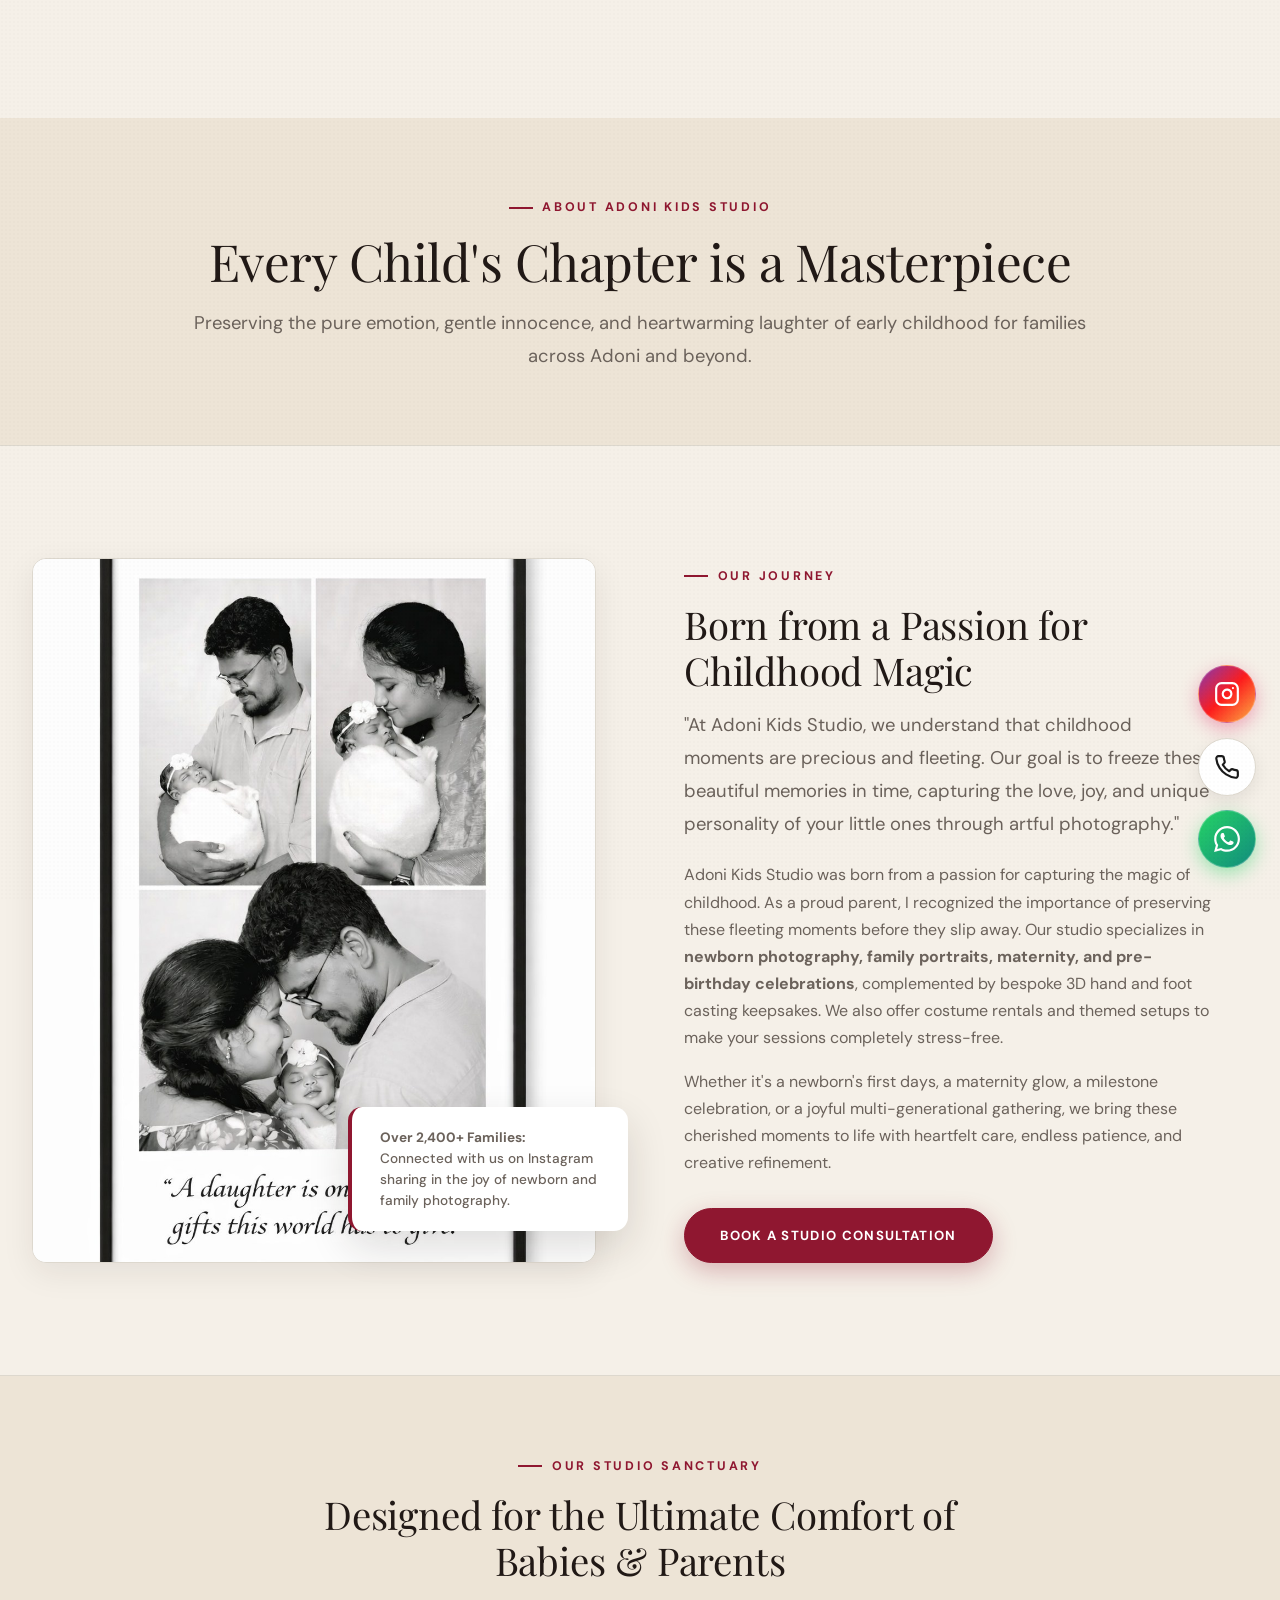
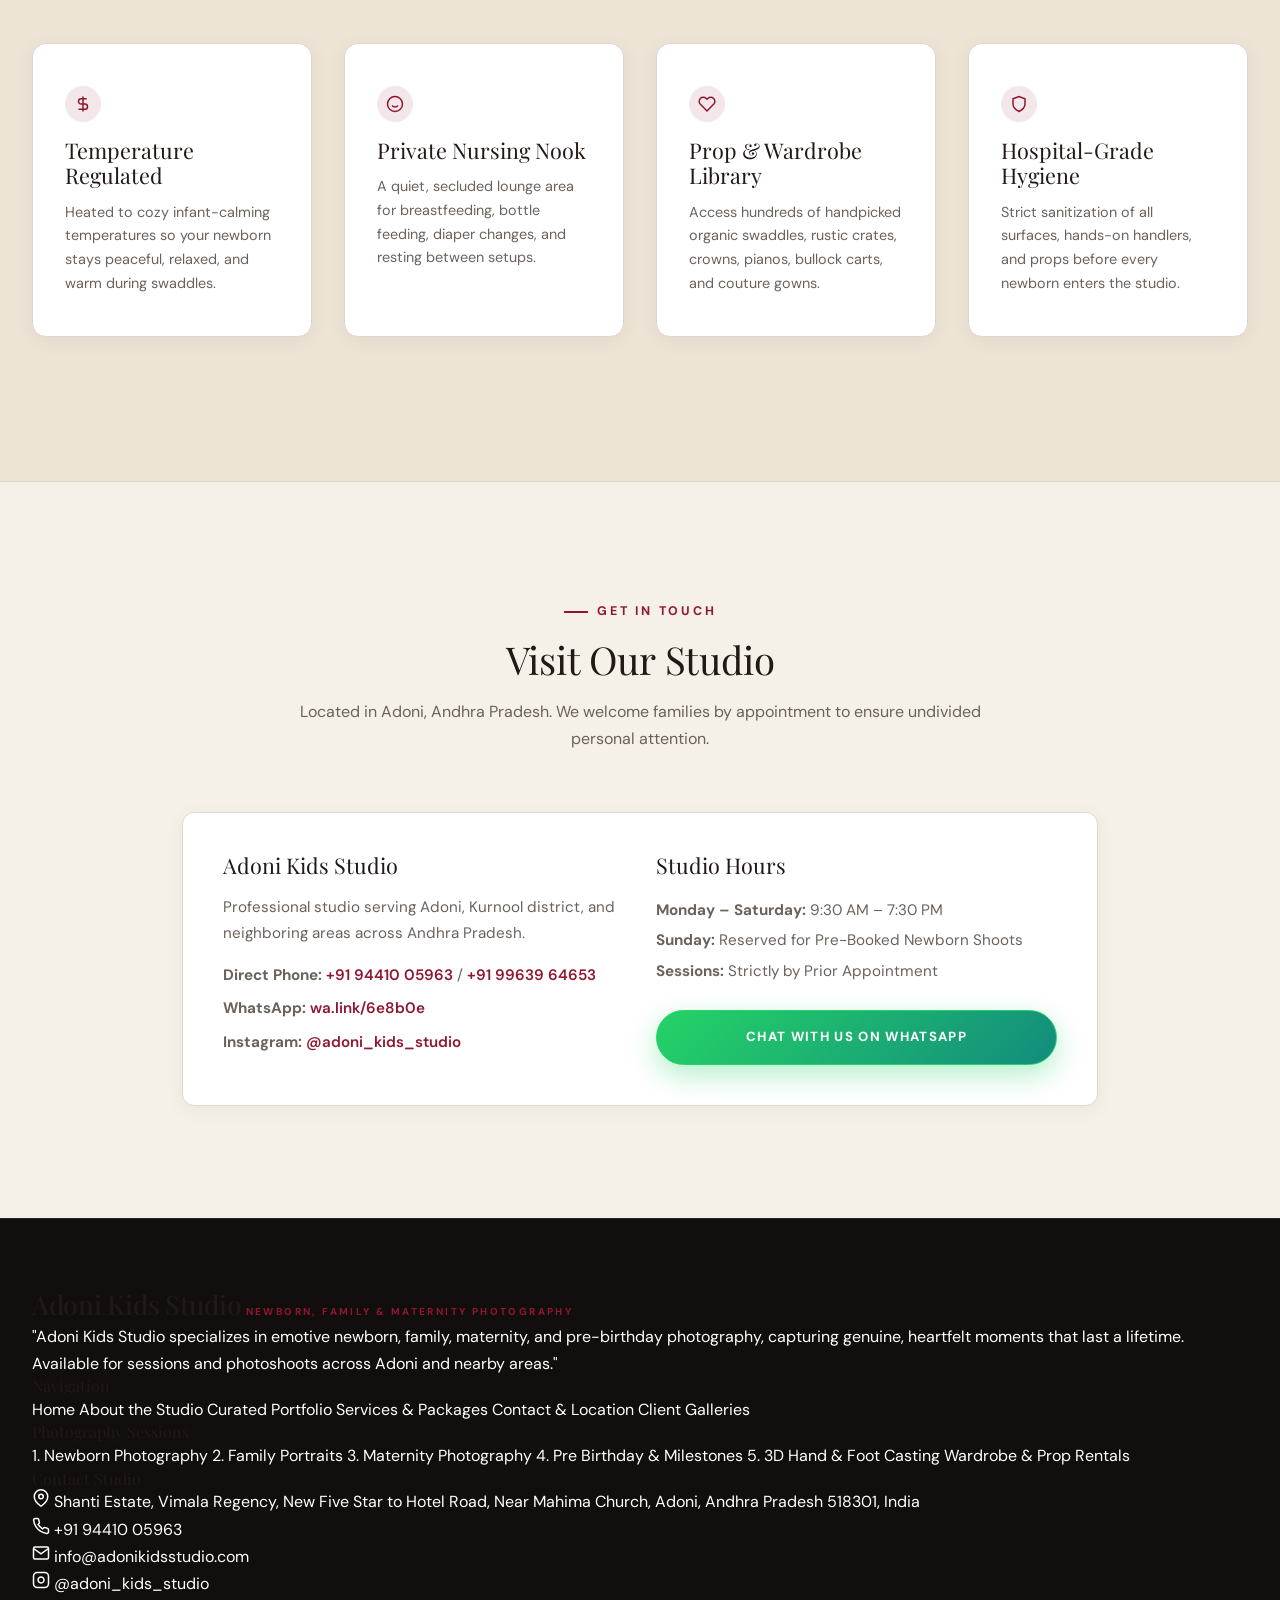
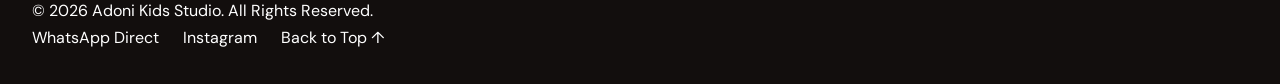
==== commit b03168c3: "Add golden atelier feedback header and update studio location to Shanti Estate" ====
--- a/about.html
+++ b/about.html
@@ -243,7 +243,7 @@
           <h4>Contact Studio</h4>
           <div class="footer-contact-item">
             <svg width="18" height="18" viewBox="0 0 24 24" fill="none" stroke="currentColor" stroke-width="2"><path d="M21 10c0 7-9 13-9 13s-9-6-9-13a9 9 0 0 1 18 0z"/><circle cx="12" cy="10" r="3"/></svg>
-            <span>Shanti Estate, Vimala Regency New Five Star, Hotel Road, Near Mahima Church, Adoni, Andhra Pradesh – 518301, India</span>
+            <span>Shanti Estate, Vimala Regency, New Five Star to Hotel Road, Near Mahima Church, Adoni, Andhra Pradesh 518301, India</span>
           </div>
           <div class="footer-contact-item">
             <svg width="18" height="18" viewBox="0 0 24 24" fill="none" stroke="currentColor" stroke-width="2"><path d="M22 16.92v3a2 2 0 0 1-2.18 2 19.79 19.79 0 0 1-8.63-3.07 19.5 19.5 0 0 1-6-6 19.79 19.79 0 0 1-3.07-8.67A2 2 0 0 1 4.11 2h3a2 2 0 0 1 2 1.72 12.84 12.84 0 0 0 .7 2.81 2 2 0 0 1-.45 2.11L8.09 9.91a16 16 0 0 0 6 6l1.27-1.27a2 2 0 0 1 2.11-.45 12.84 12.84 0 0 0 2.81.7A2 2 0 0 1 22 16.92z"/></svg>
--- a/css/components.css
+++ b/css/components.css
@@ -374,12 +374,49 @@
   display: block !important;
 }
 
-/* 4. Drawer Footer Action (SELECT YOUR PACKAGE) */
+/* 4. Drawer Footer Action (WhatsApp Button) */
 .drawer-footer-action {
   padding-top: 1.5rem;
   margin-top: auto;
 }
 
+.drawer-whatsapp-btn {
+  display: flex;
+  align-items: center;
+  justify-content: center;
+  gap: 0.75rem;
+  width: 100%;
+  padding: 0.95rem 1.25rem;
+  background: #25D366;
+  border: 1px solid rgba(37, 211, 102, 0.4);
+  border-radius: 16px;
+  color: #FFFFFF;
+  text-decoration: none;
+  font-family: var(--font-sans);
+  font-size: 0.85rem;
+  font-weight: 800;
+  letter-spacing: 0.08em;
+  text-transform: uppercase;
+  box-shadow: 0 6px 20px rgba(37, 211, 102, 0.32);
+  transition: all 0.25s ease;
+  box-sizing: border-box;
+}
+
+.drawer-whatsapp-btn:hover {
+  background: #20BD5A;
+  color: #FFFFFF;
+  transform: translateY(-2px);
+  box-shadow: 0 8px 26px rgba(37, 211, 102, 0.45);
+}
+
+.drawer-whatsapp-btn .drawer-wa-icon {
+  width: 20px;
+  height: 20px;
+  flex-shrink: 0;
+  fill: currentColor;
+}
+
+.drawer-enquiry-btn,
 .drawer-package-btn {
   display: flex;
   align-items: center;
@@ -395,13 +432,14 @@
   font-family: var(--font-sans);
   font-size: 0.85rem;
   font-weight: 800;
-  letter-spacing: 0.08em;
+  letter-spacing: 0.1em;
   text-transform: uppercase;
   box-shadow: 0 4px 18px rgba(33, 25, 22, 0.06);
   transition: all 0.25s ease;
   box-sizing: border-box;
 }
 
+.drawer-enquiry-btn:hover,
 .drawer-package-btn:hover {
   background: #F5E3C4;
   border-color: #C6A46A;
@@ -410,6 +448,7 @@
   box-shadow: 0 8px 24px rgba(198, 164, 106, 0.28);
 }
 
+.drawer-enquiry-btn .enquiry-btn-icon,
 .drawer-package-btn .package-btn-icon {
   width: 20px;
   height: 20px;
@@ -1818,20 +1857,20 @@
   z-index: 990;
   display: flex;
   flex-direction: column;
-  gap: 0.85rem;
+  gap: 0.9rem;
   align-items: center;
 }
 
 .floating-contact-btn {
   position: relative;
-  width: 50px;
-  height: 50px;
+  width: 58px;
+  height: 58px;
   border-radius: 50%;
   display: flex;
   align-items: center;
   justify-content: center;
   text-decoration: none;
-  box-shadow: 0 6px 18px rgba(37, 33, 31, 0.16), 0 2px 6px rgba(0, 0, 0, 0.08);
+  box-shadow: 0 8px 22px rgba(37, 33, 31, 0.18), 0 3px 8px rgba(0, 0, 0, 0.08);
   transition: transform 0.28s cubic-bezier(0.2, 0.8, 0.2, 1), 
               box-shadow 0.28s ease, 
               background-color 0.25s ease,
@@ -1850,8 +1889,8 @@
 }
 
 .floating-contact-btn svg {
-  width: 22px;
-  height: 22px;
+  width: 26px;
+  height: 26px;
   transition: transform 0.2s ease;
 }
 
@@ -1929,8 +1968,8 @@
 }
 
 .btn-scroll-top svg {
-  width: 20px;
-  height: 20px;
+  width: 24px;
+  height: 24px;
 }
 
 /* 0.5. Portfolio / Layers Button (Reference: media_1791100635383.png) */
@@ -1951,20 +1990,20 @@
 }
 
 .btn-portfolio-float svg {
-  width: 20px;
-  height: 20px;
+  width: 25px;
+  height: 25px;
 }
 
 .floating-sparkle-badge {
   position: absolute;
   top: -3px;
   right: -3px;
-  width: 17px;
-  height: 17px;
+  width: 20px;
+  height: 20px;
   background: #FFA800;
   border: 1.5px solid #FFFFFF;
   border-radius: 50%;
-  font-size: 9px;
+  font-size: 11px;
   display: flex;
   align-items: center;
   justify-content: center;
@@ -2235,15 +2274,30 @@
   .floating-contact-group {
     bottom: 1.25rem;
     right: 1rem;
-    gap: 0.65rem;
+    gap: 0.75rem;
   }
   .floating-contact-btn {
-    width: 44px;
-    height: 44px;
+    width: 52px;
+    height: 52px;
   }
   .floating-contact-btn svg {
-    width: 19px;
-    height: 19px;
+    width: 23px;
+    height: 23px;
+  }
+  .btn-scroll-top svg {
+    width: 22px;
+    height: 22px;
+  }
+  .btn-portfolio-float svg {
+    width: 22px;
+    height: 22px;
+  }
+  .floating-sparkle-badge {
+    width: 18px;
+    height: 18px;
+    font-size: 10px;
+    top: -2px;
+    right: -2px;
   }
   .floating-contact-tooltip {
     display: none !important;
@@ -3543,9 +3597,84 @@
    Client Feedback / Testimonial Showcase Card (Matches Reference media_1790963351309.png)
    ========================================================================== */
 .feedback-unified-section {
-  padding: 5.5rem 0 3.5rem;
+  padding: 5.5rem 0 4rem;
   background-color: var(--color-bg-primary);
   position: relative;
+}
+
+/* Sreekaram-Inspired Golden Atelier Header (Ref: media_1791121908897.png) */
+.feedback-section-header {
+  text-align: center;
+  max-width: 840px;
+  margin: 0 auto 3.25rem auto;
+  display: flex;
+  flex-direction: column;
+  align-items: center;
+}
+
+.feedback-pill-badge {
+  display: inline-flex;
+  align-items: center;
+  justify-content: center;
+  gap: 0.55rem;
+  background: rgba(212, 175, 55, 0.1);
+  border: 1px solid rgba(212, 175, 55, 0.3);
+  border-radius: 9999px;
+  padding: 0.45rem 1.35rem;
+  font-family: var(--font-body);
+  font-size: 0.75rem;
+  font-weight: 700;
+  letter-spacing: 0.18em;
+  text-transform: uppercase;
+  color: #D4AF37;
+  margin-bottom: 1.25rem;
+  box-shadow: 0 2px 10px rgba(212, 175, 55, 0.08);
+}
+
+.feedback-pill-sparkle {
+  width: 14px;
+  height: 14px;
+  color: #D4AF37;
+  flex-shrink: 0;
+  display: inline-block;
+}
+
+.feedback-heading-gold {
+  font-family: var(--font-heading);
+  font-size: 2.75rem;
+  font-weight: 500;
+  color: #D4AF37;
+  margin: 0 0 1rem 0;
+  line-height: 1.2;
+  letter-spacing: -0.015em;
+  text-align: center;
+}
+
+.feedback-subtext {
+  font-family: var(--font-body);
+  font-size: 1.05rem;
+  line-height: 1.65;
+  color: #6B6560;
+  max-width: 680px;
+  margin: 0 auto;
+  text-align: center;
+}
+
+@media (max-width: 768px) {
+  .feedback-section-header {
+    margin-bottom: 2.25rem;
+  }
+  .feedback-heading-gold {
+    font-size: 2.1rem;
+  }
+  .feedback-subtext {
+    font-size: 0.95rem;
+    padding: 0 0.5rem;
+  }
+  .feedback-pill-badge {
+    padding: 0.4rem 1.15rem;
+    font-size: 0.7rem;
+  }
 }
 
 .feedback-showcase-wrap {
@@ -3980,6 +4109,196 @@
 }
 
 /* ==========================================================================
+   15. Atelier FAQ Section Styles (#faq)
+   ========================================================================== */
+.faq-unified-section {
+  padding: 5rem 0 4.5rem;
+  background-color: var(--color-bg-primary, #FAF7F2);
+  position: relative;
+}
+
+.faq-accordion-container {
+  max-width: 820px;
+  margin: 0 auto;
+  display: flex;
+  flex-direction: column;
+  gap: 1.15rem;
+}
+
+.faq-item {
+  background: #FFFFFF;
+  border: 1px solid rgba(217, 182, 133, 0.42);
+  border-radius: 18px;
+  box-shadow: 0 4px 16px rgba(37, 33, 31, 0.04);
+  transition: all 0.3s cubic-bezier(0.16, 1, 0.3, 1);
+  overflow: hidden;
+}
+
+.faq-item:hover {
+  border-color: rgba(143, 23, 48, 0.45);
+  box-shadow: 0 8px 24px rgba(143, 23, 48, 0.08);
+}
+
+.faq-item.is-open {
+  border-color: var(--color-accent, #8F1730);
+  box-shadow: 0 10px 28px rgba(143, 23, 48, 0.12);
+}
+
+.faq-question-btn {
+  width: 100%;
+  display: flex;
+  align-items: center;
+  justify-content: space-between;
+  gap: 1.25rem;
+  padding: 1.45rem 1.75rem;
+  background: transparent;
+  border: none;
+  cursor: pointer;
+  text-align: left;
+  font-family: var(--font-serif);
+  font-size: 1.16rem;
+  font-weight: 700;
+  color: var(--color-text-main, #211916);
+  line-height: 1.35;
+  transition: color 0.25s ease;
+}
+
+.faq-question-btn:hover {
+  color: var(--color-accent, #8F1730);
+}
+
+.faq-item.is-open .faq-question-btn {
+  color: var(--color-accent, #8F1730);
+}
+
+.faq-icon-indicator {
+  width: 34px;
+  height: 34px;
+  border-radius: 50%;
+  background: rgba(201, 169, 110, 0.15);
+  color: var(--color-accent, #8F1730);
+  display: flex;
+  align-items: center;
+  justify-content: center;
+  flex-shrink: 0;
+  transition: all 0.3s cubic-bezier(0.16, 1, 0.3, 1);
+}
+
+.faq-question-btn:hover .faq-icon-indicator {
+  background: rgba(143, 23, 48, 0.12);
+  transform: scale(1.06);
+}
+
+.faq-item.is-open .faq-icon-indicator {
+  background: var(--color-accent, #8F1730);
+  color: #FFFFFF;
+}
+
+.faq-icon-v {
+  transform-origin: center;
+  transition: opacity 0.25s ease, transform 0.25s ease;
+}
+
+.faq-item.is-open .faq-icon-v {
+  opacity: 0;
+  transform: scaleY(0);
+}
+
+.faq-answer-panel {
+  max-height: 0;
+  overflow: hidden;
+  transition: max-height 0.35s cubic-bezier(0.16, 1, 0.3, 1), opacity 0.3s ease;
+  opacity: 0;
+}
+
+.faq-item.is-open .faq-answer-panel {
+  opacity: 1;
+}
+
+.faq-answer-content {
+  padding: 0 1.75rem 1.6rem;
+  font-family: var(--font-sans);
+  font-size: 0.98rem;
+  line-height: 1.75;
+  color: #5C524E;
+  border-top: 1px dashed rgba(217, 182, 133, 0.35);
+  padding-top: 1.15rem;
+}
+
+.faq-wa-link {
+  color: #128C7E;
+  font-weight: 700;
+  text-decoration: underline;
+  text-underline-offset: 3px;
+  transition: color 0.2s ease;
+}
+
+.faq-wa-link:hover {
+  color: #25D366;
+}
+
+.faq-footer-cta {
+  max-width: 620px;
+  margin: 3.25rem auto 0;
+  text-align: center;
+  display: flex;
+  flex-direction: column;
+  align-items: center;
+  gap: 0.85rem;
+}
+
+.faq-footer-cta p {
+  font-family: var(--font-sans);
+  font-size: 0.95rem;
+  color: #7A6F69;
+  margin: 0;
+}
+
+.faq-direct-chat-btn {
+  display: inline-flex;
+  align-items: center;
+  gap: 0.5rem;
+  padding: 0.7rem 1.5rem;
+  background: rgba(143, 23, 48, 0.06);
+  border: 1px solid rgba(143, 23, 48, 0.25);
+  border-radius: 999px;
+  color: var(--color-accent, #8F1730);
+  font-family: var(--font-sans);
+  font-size: 0.85rem;
+  font-weight: 700;
+  text-decoration: none;
+  letter-spacing: 0.04em;
+  transition: all 0.25s ease;
+}
+
+.faq-direct-chat-btn:hover {
+  background: var(--color-accent, #8F1730);
+  color: #FFFFFF;
+  border-color: var(--color-accent, #8F1730);
+  transform: translateY(-2px);
+  box-shadow: 0 6px 18px rgba(143, 23, 48, 0.22);
+}
+
+@media (max-width: 768px) {
+  .faq-unified-section {
+    padding: 3.5rem 0 2.5rem;
+  }
+  .faq-question-btn {
+    font-size: 1.05rem;
+    padding: 1.25rem 1.25rem;
+    gap: 1rem;
+  }
+  .faq-answer-content {
+    padding: 0 1.25rem 1.35rem;
+    font-size: 0.93rem;
+  }
+  .faq-icon-indicator {
+    width: 30px;
+    height: 30px;
+  }
+}
+
+/* ==========================================================================
    16. Reduced Motion Accessibility Mode
    ========================================================================== */
 @media (prefers-reduced-motion: reduce) {
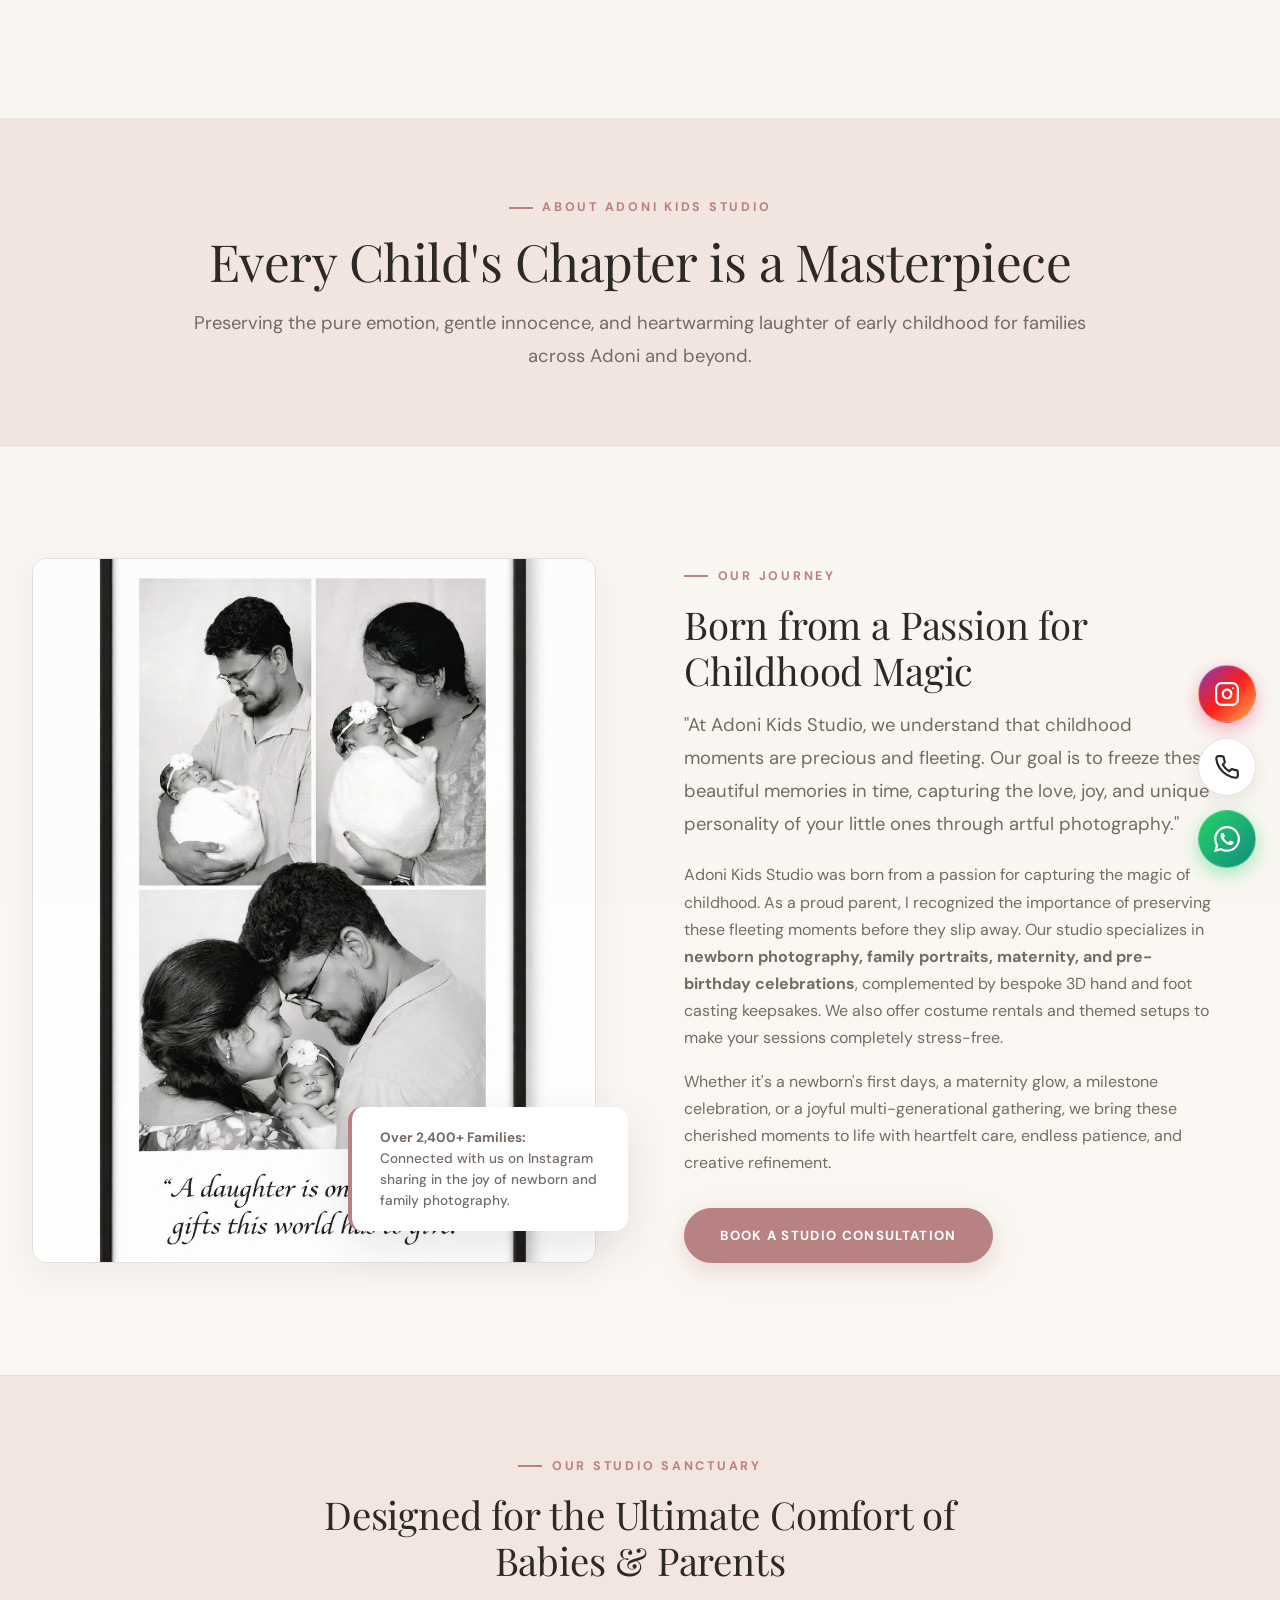
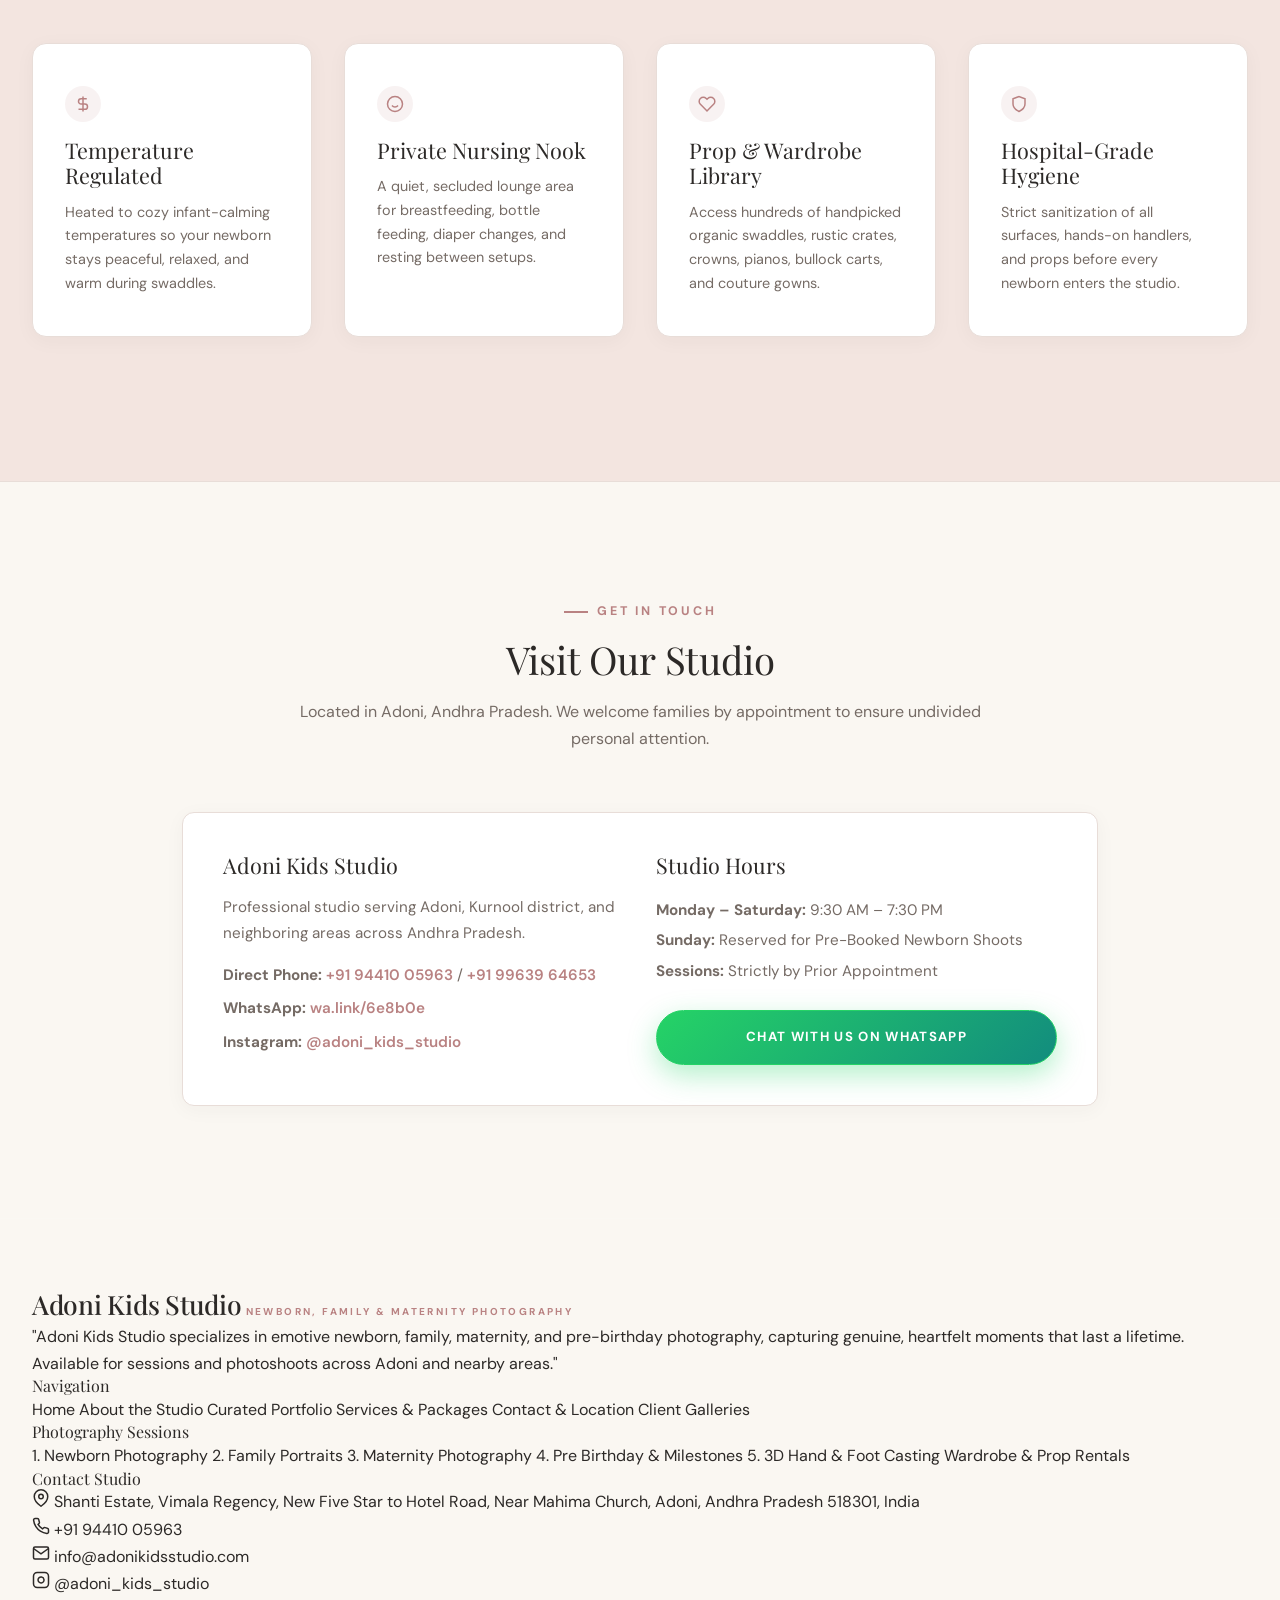
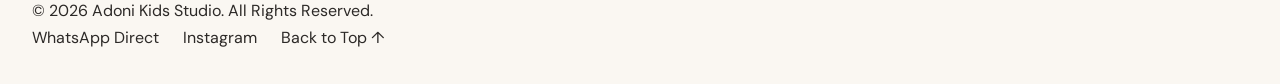
==== commit 3107f69d: "Comprehensive SEO optimization: homepage H1, title, structured data, canonicals, and sitemap" ====
--- a/about.html
+++ b/about.html
@@ -3,30 +3,113 @@
 <head>
   <meta charset="UTF-8">
   <meta name="viewport" content="width=device-width, initial-scale=1.0">
-  <title>About Us | Adoni Kids Studio - Newborn &amp; Family Photography</title>
+  
+  <!-- Primary SEO Meta Tags -->
+  <title>About Us | Founder Story &amp; Baby-Led Philosophy | Adoni Kids Studio</title>
+  <meta name="title" content="About Us | Founder Story &amp; Baby-Led Philosophy | Adoni Kids Studio">
+  <meta name="description" content="Discover the story behind Adoni Kids Studio in Adoni, Andhra Pradesh. Dedicated to unhurried, gentle, baby-led milestone photography since 2018.">
+  <meta name="keywords" content="about adoni kids studio, baby photographer adoni andhra pradesh, newborn photo studio founder, kids photography team adoni">
+  <meta name="author" content="Adoni Kids Studio">
+  <meta name="robots" content="index, follow, max-image-preview:large, max-snippet:-1, max-video-preview:-1">
+  <link rel="canonical" href="https://adonikidstudio.netlify.app/about.html">
+
+  <!-- Geo & Local SEO Meta Tags (Adoni, Andhra Pradesh) -->
+  <meta name="geo.region" content="IN-AP">
+  <meta name="geo.placename" content="Adoni">
+  <meta name="geo.position" content="15.6322;77.2728">
+  <meta name="ICBM" content="15.6322, 77.2728">
+
+  <!-- Open Graph / Facebook / WhatsApp Meta Tags -->
+  <meta property="og:type" content="website">
+  <meta property="og:site_name" content="Adoni Kids Studio">
+  <meta property="og:url" content="https://adonikidstudio.netlify.app/about.html">
+  <meta property="og:title" content="About Us | Founder Story &amp; Baby-Led Philosophy | Adoni Kids Studio">
+  <meta property="og:description" content="Discover the story behind Adoni Kids Studio in Adoni, Andhra Pradesh. Dedicated to unhurried, gentle, baby-led milestone photography since 2018.">
+  <meta property="og:image" content="https://adonikidstudio.netlify.app/assets/images/og-cover.jpg">
+  <meta property="og:image:width" content="1200">
+  <meta property="og:image:height" content="630">
+  <meta property="og:image:alt" content="About Adoni Kids Studio">
+  <meta property="og:locale" content="en_IN">
+
+  <!-- Twitter Card Meta Tags -->
+  <meta name="twitter:card" content="summary_large_image">
+  <meta name="twitter:url" content="https://adonikidstudio.netlify.app/about.html">
+  <meta name="twitter:title" content="About Us | Founder Story &amp; Baby-Led Philosophy | Adoni Kids Studio">
+  <meta name="twitter:description" content="Discover the story behind Adoni Kids Studio in Adoni, Andhra Pradesh. Dedicated to unhurried, gentle, baby-led milestone photography since 2018.">
+  <meta name="twitter:image" content="https://adonikidstudio.netlify.app/assets/images/og-cover.jpg">
+
+  <!-- Favicon -->
   <link rel="icon" type="image/svg+xml" href="assets/images/favicon.svg">
   
   <link rel="stylesheet" href="css/style.css">
   <link rel="stylesheet" href="css/components.css">
+
+  <!-- Schema.org Structured Data (JSON-LD) -->
+  <script type="application/ld+json">
+  {
+    "@context": "https://schema.org",
+    "@graph": [
+      {
+        "@type": "BreadcrumbList",
+        "itemListElement": [
+          {
+            "@type": "ListItem",
+            "position": 1,
+            "name": "Home",
+            "item": "https://adonikidstudio.netlify.app/"
+          },
+          {
+            "@type": "ListItem",
+            "position": 2,
+            "name": "About Us",
+            "item": "https://adonikidstudio.netlify.app/about.html"
+          }
+        ]
+      },
+      {
+        "@type": "AboutPage",
+        "name": "About Adoni Kids Studio",
+        "description": "Fine-art boutique atelier in Adoni dedicated to unhurried, gentle, baby-led newborn, maternity, and family photography.",
+        "url": "https://adonikidstudio.netlify.app/about.html",
+        "isPartOf": {
+          "@id": "https://adonikidstudio.netlify.app/#website"
+        },
+        "mainEntity": {
+          "@type": "PhotographyBusiness",
+          "name": "Adoni Kids Studio",
+          "url": "https://adonikidstudio.netlify.app/",
+          "foundingDate": "2018",
+          "telephone": "+919441005963",
+          "address": {
+            "@type": "PostalAddress",
+            "addressLocality": "Adoni",
+            "addressRegion": "Andhra Pradesh",
+            "postalCode": "518301",
+            "addressCountry": "IN"
+          }
+        }
+      }
+    ]
+  }
+  </script>
 </head>
 <body>
 
   <!-- Navigation -->
   <header class="site-header">
     <div class="container header-container">
-      <a href="index.html" class="brand-logo" aria-label="Adoni Kids Studio Homepage">
+      <a href="https://adonikidstudio.netlify.app/" class="brand-logo" aria-label="Adoni Kids Studio Homepage">
         <span class="brand-title">Adoni Kids Studio</span>
         <span class="brand-subtitle">Newborn, Family &amp; Maternity Photography</span>
       </a>
 
-            <nav class="nav-desktop" aria-label="Main Navigation">
-        <a href="index.html#hero" class="nav-link">Home</a>
-        <a href="index.html#about" class="nav-link">About</a>
-        <a href="index.html#portfolio" class="nav-link">Portfolio</a>
-        <a href="index.html#services" class="nav-link">Services</a>
-        <a href="index.html#experience" class="nav-link">Why Us</a>
-        <a href="index.html#contact" class="nav-link">Contact</a>
-        <a href="index.html#location" class="nav-link">Location</a>
+      <nav class="nav-desktop" aria-label="Main Navigation">
+        <a href="https://adonikidstudio.netlify.app/" class="nav-link">Home</a>
+        <a href="about.html" class="nav-link active">About</a>
+        <a href="services.html" class="nav-link">Services</a>
+        <a href="portfolio.html" class="nav-link">Portfolio</a>
+        <a href="experience.html" class="nav-link">Why Us</a>
+        <a href="contact.html" class="nav-link">Contact</a>
       </nav>
 
       <div class="header-actions">
@@ -51,14 +134,13 @@
         <span class="brand-title" style="font-size: 1.5rem; display: block;">Adoni Kids Studio</span>
         <span class="brand-subtitle">Newborn, Family &amp; Maternity Photography</span>
       </div>
-            <nav class="mobile-nav-links">
-        <a href="index.html#hero">Home</a>
-        <a href="index.html#about">About</a>
-        <a href="index.html#portfolio">Portfolio</a>
-        <a href="index.html#services">Services</a>
-        <a href="index.html#experience">Why Choose Us</a>
-        <a href="index.html#contact">Contact</a>
-        <a href="index.html#location">Studio Location</a>
+      <nav class="mobile-nav-links">
+        <a href="https://adonikidstudio.netlify.app/">Home</a>
+        <a href="about.html" class="active">About</a>
+        <a href="services.html">Services</a>
+        <a href="portfolio.html">Portfolio</a>
+        <a href="experience.html">Why Choose Us</a>
+        <a href="contact.html">Contact</a>
       </nav>
     </div>
     <div class="mobile-nav-footer">
--- a/css/style.css
+++ b/css/style.css
@@ -1,54 +1,54 @@
 /* ==========================================================================
    ADONI KIDS STUDIO — Core Design System & Global Styles
    Luxury Newborn, Maternity, Kids & Family Photography Studio
-   Color Palette (Exact filmsbymateti.co.in Reference):
-   Background: #F5F0E8 — Warm Cream / Ivory
-   Primary Text: #1A1A1A — Rich Espresso
-   Accent / Gold: #C9A96E — Signature Warm Gold / Champagne
-   Secondary Sections: #EDE4D6 — Warm Sandy Beige
-   White: #FFFFFF
-   Dark Footer / Surfaces: #2A2520 — Warm Espresso Dark Brown
-   Typography: Playfair Display (Headings) & DM Sans (Body & Navigation)
+   Color Palette:
+   - Primary Background: Warm Cream (#FAF7F2)
+   - Secondary Surfaces & Subtle Contrast: Soft Blush (#F3E5E0)
+   - Primary Typography & Dark Surfaces: Warm Charcoal (#2C2927)
+   - Muted Body Text & Structural Borders: Taupe (#756B65)
+   - Primary CTA & Accent: Dusty Rose (#B98282 → Hover #A56F6F)
+   - Heirloom & Milestone Touch: Champagne (#C9A98A)
+   - Clean Card Surfaces: White (#FFFFFF)
    ========================================================================== */
 
 @import url('https://fonts.googleapis.com/css2?family=DM+Sans:ital,opsz,wght@0,9..40,100..1000;1,9..40,100..1000&family=Playfair+Display:ital,wght@0,400..900;1,400..900&display=swap');
 
 :root {
-  /* Rich Warm Luxury Photography Palette (Wine Red Accent + Warm Neutrals) */
-  --color-primary: #8F1730;          /* Deep rich wine red accent */
-  --color-primary-hover: #A8203B;    /* Luminous wine red hover */
-  --color-primary-light: rgba(143, 23, 48, 0.08); /* Soft blush/rose tint */
-  --color-primary-glow: rgba(143, 23, 48, 0.28);
+  /* Exact User Color Palette */
+  --color-primary: #B98282;          /* Primary CTA: Dusty Rose */
+  --color-primary-hover: #A56F6F;    /* Deeper Dusty Rose Hover */
+  --color-primary-light: rgba(185, 130, 130, 0.10); /* Soft Dusty Rose Tint */
+  --color-primary-glow: rgba(185, 130, 130, 0.28);
   
-  --color-bg-primary: #F5F0E8;       /* Warm Ivory */
-  --color-bg-secondary: #EDE4D6;     /* Warm Sandy Beige */
-  --color-bg-card: #FFFFFF;          /* Pure White */
-  --color-bg-card-subtle: #FFFDF9;   /* Warm White */
-  --color-bg-dark: #211916;          /* Dark Espresso */
-  --color-bg-dark-card: #2C221E;     /* Deep Espresso Card */
-  --color-bg-cinematic: #17110F;     /* Cinematic Near-Black */
+  --color-bg-primary: #FAF7F2;       /* Primary Background: Warm Cream */
+  --color-bg-secondary: #F3E5E0;     /* Secondary Surfaces: Soft Blush */
+  --color-bg-card: #FFFFFF;          /* Clean Card Surfaces: Pure White */
+  --color-bg-card-subtle: #FAF7F2;   /* Subtle Warm Cream Tint */
+  --color-bg-dark: #2C2927;          /* Dark Surfaces: Warm Charcoal */
+  --color-bg-dark-card: #383431;     /* Warm Charcoal Card */
+  --color-bg-cinematic: #211D1B;     /* Cinematic Near-Dark */
   
-  --color-text-main: #211916;        /* Dark Espresso Headings & Primary Text */
-  --color-text-muted: #6B625B;       /* Warm Earthy Taupe / Muted Brown */
-  --color-text-light: #948A80;       /* Soft Taupe Neutral */
-  --color-text-inverse: #F5F0E8;     /* Warm Ivory on Dark */
+  --color-text-main: #2C2927;        /* Primary Typography: Warm Charcoal */
+  --color-text-muted: #756B65;       /* Muted Body Text: Taupe */
+  --color-text-light: #9B918B;       /* Soft Taupe Neutral */
+  --color-text-inverse: #FAF7F2;     /* Warm Cream on Dark */
   
-  /* Luxury Accents */
-  --color-accent: #8F1730;           /* Wine Red Primary Accent */
-  --color-accent-hover: #A8203B;     /* Wine Red Hover */
-  --color-accent-light: rgba(143, 23, 48, 0.1);
-  --color-rose-glow: #FF6B8B;        /* Luminous Rose for Dark Photographic Surfaces */
-  --color-rose-subtle: #FF8A9E;      /* Soft Rose for Footer & Subtitles */
-  --color-champagne: #8F1730;        /* Replaced legacy mustard gold with Wine Red */
-  --color-champagne-light: rgba(143, 23, 48, 0.08);  /* Soft Rose Wash */
-  --color-champagne-dark: #731226;   /* Deep Wine Red */
-  --color-blush: #D7A5A0;            /* Muted Blush */
-  --color-gold: #8F1730;             /* Replaced legacy gold with Wine Red */
+  /* Signature Accents */
+  --color-accent: #B98282;           /* Dusty Rose Primary Accent */
+  --color-accent-hover: #A56F6F;     /* Dusty Rose Hover */
+  --color-accent-light: rgba(185, 130, 130, 0.10);
+  --color-champagne: #C9A98A;        /* Heirloom Touch: Champagne */
+  --color-champagne-light: #F6F0EA;  /* Champagne Wash */
+  --color-champagne-dark: #A88768;   /* Deep Champagne */
+  --color-gold: #C9A98A;             /* Champagne Gold */
+  --color-blush: #F3E5E0;            /* Soft Blush */
+  --color-rose-glow: #B98282;
+  --color-rose-subtle: #B98282;
   
   /* Borders & Dividers */
-  --color-border: #DDD8CE;           /* Warm Natural Cream Border */
-  --color-border-subtle: rgba(143, 23, 48, 0.18);
-  --color-border-hover: rgba(143, 23, 48, 0.45);
+  --color-border: #E8DDD8;           /* Structural Borders: Soft Taupe/Blush */
+  --color-border-subtle: rgba(185, 130, 130, 0.18);
+  --color-border-hover: rgba(185, 130, 130, 0.45);
   --color-border-dark: rgba(255, 255, 255, 0.12);
 
   /* Typography */
@@ -56,12 +56,12 @@
   --font-sans: 'DM Sans', -apple-system, BlinkMacSystemFont, 'Segoe UI', Roboto, sans-serif;
 
   /* Diffused Luxury Shadows */
-  --shadow-subtle: 0 4px 20px rgba(33, 25, 22, 0.05);
-  --shadow-card: 0 10px 32px rgba(33, 25, 22, 0.08);
-  --shadow-hover: 0 16px 40px rgba(33, 25, 22, 0.14);
-  --shadow-primary: 0 10px 28px rgba(143, 23, 48, 0.32);
-  --shadow-accent: 0 10px 28px rgba(143, 23, 48, 0.30);
-  --shadow-champagne: 0 10px 28px rgba(198, 164, 106, 0.28);
+  --shadow-subtle: 0 4px 20px rgba(44, 41, 39, 0.04);
+  --shadow-card: 0 10px 32px rgba(44, 41, 39, 0.06);
+  --shadow-hover: 0 16px 40px rgba(44, 41, 39, 0.10);
+  --shadow-primary: 0 10px 28px rgba(185, 130, 130, 0.28);
+  --shadow-accent: 0 10px 28px rgba(185, 130, 130, 0.28);
+  --shadow-champagne: 0 10px 28px rgba(201, 169, 138, 0.28);
 
   /* Transitions */
   --transition-smooth: all 0.4s cubic-bezier(0.16, 1, 0.3, 1);
@@ -267,19 +267,19 @@
   text-align: center;
 }
 
-/* Primary Button: Deep Rich Wine Red CTA (#8F1730) */
+/* Primary Button: Signature Dusty Rose (#B98282) */
 .btn-primary {
   background-color: var(--color-primary);
   color: #FFFFFF;
   border-color: var(--color-primary);
-  box-shadow: 0 8px 24px rgba(143, 23, 48, 0.28);
+  box-shadow: 0 8px 24px rgba(185, 130, 130, 0.28);
 }
 
 .btn-primary:hover {
   background-color: var(--color-primary-hover);
   border-color: var(--color-primary-hover);
   transform: translateY(-2px) scale(1.02);
-  box-shadow: 0 14px 34px rgba(143, 23, 48, 0.42);
+  box-shadow: 0 14px 34px rgba(185, 130, 130, 0.40);
 }
 
 /* Button Micro-Interactions: Arrow Movement */
@@ -291,7 +291,7 @@
   transform: translateX(4px);
 }
 
-/* Secondary Button: Wine Red / Champagne Outline */
+/* Secondary Button: Dusty Rose Outline */
 .btn-secondary {
   background-color: transparent;
   color: var(--color-primary);
@@ -303,7 +303,7 @@
   color: #FFFFFF;
   border-color: var(--color-primary);
   transform: translateY(-2px) scale(1.02);
-  box-shadow: 0 10px 28px rgba(143, 23, 48, 0.25);
+  box-shadow: 0 10px 28px rgba(185, 130, 130, 0.25);
 }
 
 /* Luxury Primary Button Alias */
@@ -311,14 +311,14 @@
   background-color: var(--color-primary);
   color: #FFFFFF;
   border: 1.5px solid var(--color-primary);
-  box-shadow: 0 8px 24px var(--color-primary-glow);
+  box-shadow: 0 8px 24px rgba(185, 130, 130, 0.28);
 }
 
 .btn-gold:hover {
   background-color: var(--color-primary-hover);
   border-color: var(--color-primary-hover);
   transform: translateY(-2px) scale(1.02);
-  box-shadow: 0 14px 34px var(--color-primary-glow);
+  box-shadow: 0 14px 34px rgba(185, 130, 130, 0.40);
 }
 
 .btn-whatsapp {
@@ -383,8 +383,8 @@
   align-items: center;
   gap: 0.5rem;
   padding: 0.45rem 1.15rem;
-  background: rgba(154, 118, 95, 0.1);
-  border: 1px solid rgba(154, 118, 95, 0.28);
+  background: rgba(185, 130, 130, 0.10);
+  border: 1px solid rgba(185, 130, 130, 0.28);
   border-radius: 40px;
   font-size: 0.75rem;
   font-weight: 600;
@@ -402,9 +402,9 @@
 }
 
 .badge-champagne {
-  background: rgba(216, 200, 184, 0.25);
-  border: 1px solid rgba(154, 118, 95, 0.32);
-  color: var(--color-accent);
+  background: rgba(201, 169, 138, 0.20);
+  border: 1px solid rgba(201, 169, 138, 0.40);
+  color: #A88768;
 }
 
 /* Responsive Breakpoints */
@@ -436,3 +436,21 @@
     text-align: center;
   }
 }
+
+/* Suppress Netlify Injected Badges, Drawers & Feedback Widgets */
+iframe[src*="netlify"],
+iframe[title*="Netlify"],
+[data-netlify-drawer],
+[data-netlify-feedback],
+.netlify-badge,
+#netlify-drawer,
+div[class*="netlify-feedback"],
+div[class*="netlify-drawer"] {
+  display: none !important;
+  visibility: hidden !important;
+  pointer-events: none !important;
+  opacity: 0 !important;
+  width: 0 !important;
+  height: 0 !important;
+}
+
--- a/css/components.css
+++ b/css/components.css
@@ -2,12 +2,11 @@
    ADONI KIDS STUDIO — Component Styles
    Header, Hero, Editorial Gallery, Spotlights, Modals, Forms & Footer
    Color Palette:
-   Background: #F5F0E8 — Warm Cream / Ivory (filmsbymateti.co.in)
-   Primary Text: #1A1A1A — Rich Espresso Headings & Body
-   Accent / Buttons: #C9A96E — Signature Warm Gold / Champagne
-   Secondary Sections: #EDE4D6 — Warm Sandy Beige
-   White: #FFFFFF
-   Dark Footer: #2A2520 — Warm Espresso Dark Brown
+   Background: #FAF7F2 — Warm Off-White
+   Text & Headings: #2C2927 — Deep Charcoal Black
+   Cards & Surfaces: #FFFFFF — Clean White
+   Alternate Sections: #F3E5E0 — Warm Greige
+   Accent / Buttons: #B98282 — Signature Dusty Rose
    ========================================================================== */
 
 /* ==========================================================================
@@ -82,7 +81,7 @@
 }
 
 .nav-link:hover, .nav-link.active {
-  color: var(--color-accent-hover, #A8203B);
+  color: var(--color-accent, #B98282);
 }
 
 .nav-link:hover::after, .nav-link.active::after {
@@ -117,7 +116,7 @@
   border-radius: 50%;
   background: #FFFFFF;
   border: 1px solid var(--color-border);
-  box-shadow: 0 4px 14px rgba(33, 25, 22, 0.08);
+  box-shadow: 0 4px 14px rgba(44, 41, 39, 0.08);
   cursor: pointer;
   padding: 0;
   color: var(--color-text-main);
@@ -131,7 +130,7 @@
 
 .mobile-toggle:hover {
   transform: translateY(-2px);
-  box-shadow: 0 6px 20px rgba(33, 25, 22, 0.12);
+  box-shadow: 0 6px 20px rgba(44, 41, 39, 0.12);
   border-color: var(--color-primary);
 }
 
@@ -170,10 +169,10 @@
   max-width: 360px;
   height: 100vh;
   height: 100dvh;
-  background-color: #FAF6F0;
+  background-color: var(--color-bg-primary, #FAF7F2);
   z-index: 2100;
   padding: 2.25rem 1.75rem 2rem 1.75rem;
-  box-shadow: 15px 0 50px rgba(24, 18, 15, 0.25);
+  box-shadow: 15px 0 50px rgba(44, 41, 39, 0.15);
   display: flex;
   flex-direction: column;
   justify-content: space-between;
@@ -190,7 +189,7 @@
 .mobile-backdrop {
   position: fixed;
   inset: 0;
-  background-color: rgba(20, 15, 12, 0.65);
+  background-color: rgba(44, 41, 39, 0.55);
   backdrop-filter: blur(6px);
   -webkit-backdrop-filter: blur(6px);
   z-index: 2050;
@@ -223,7 +222,7 @@
   font-family: var(--font-serif);
   font-size: 1.55rem;
   font-weight: 700;
-  color: #8F1730;
+  color: #B98282;
   letter-spacing: -0.01em;
   line-height: 1.15;
 }
@@ -234,7 +233,7 @@
   font-weight: 800;
   letter-spacing: 0.2em;
   text-transform: uppercase;
-  color: #B29778;
+  color: rgba(44, 41, 39, 0.5);
   margin-top: 3px;
 }
 
@@ -248,7 +247,7 @@
   display: flex;
   align-items: center;
   justify-content: center;
-  color: #4A403A;
+  color: #2C2927;
   cursor: pointer;
   transition: all 0.25s ease;
   outline: none;
@@ -257,10 +256,10 @@
 
 .drawer-close-btn:hover {
   background: #FFFFFF;
-  color: #8F1730;
+  color: #B98282;
   transform: scale(1.08);
-  box-shadow: 0 4px 16px rgba(143, 23, 48, 0.18);
-  border-color: rgba(143, 23, 48, 0.25);
+  box-shadow: 0 4px 16px rgba(185, 130, 130, 0.20);
+  border-color: rgba(185, 130, 130, 0.35);
 }
 
 /* 2. Navigation Section Label */
@@ -271,7 +270,7 @@
   font-weight: 700;
   letter-spacing: 0.22em;
   text-transform: uppercase;
-  color: #948B84;
+  color: rgba(44, 41, 39, 0.45);
   margin-bottom: 1.15rem;
 }
 
@@ -306,7 +305,7 @@
   align-items: center;
   justify-content: center;
   background: transparent;
-  color: #635852;
+  color: #2C2927;
   flex-shrink: 0;
   transition: all 0.25s ease;
 }
@@ -321,7 +320,7 @@
   font-family: var(--font-sans);
   font-size: 1.02rem;
   font-weight: 600;
-  color: #2F2622;
+  color: #2C2927;
   margin-left: 0.9rem;
   flex: 1;
   transition: color 0.2s ease;
@@ -331,7 +330,7 @@
   width: 6px;
   height: 6px;
   border-radius: 50%;
-  background-color: #211916;
+  background-color: #B98282;
   margin-left: auto;
   margin-right: 0.35rem;
   display: none;
@@ -340,33 +339,33 @@
 
 /* Hover state for inactive items */
 .drawer-nav-item:hover {
-  background: rgba(252, 239, 217, 0.55);
+  background: #F3E5E0;
   transform: translateX(4px);
 }
 
 .drawer-nav-item:hover .drawer-item-icon {
-  color: #8F1730;
+  color: #B98282;
 }
 
 .drawer-nav-item:hover .drawer-item-label {
-  color: #8F1730;
+  color: #B98282;
 }
 
 /* ACTIVE STATE (Matching media_1791101536424.png) */
 .drawer-nav-item.active {
-  background: #FCEFD9 !important;
-  border-color: rgba(217, 182, 133, 0.5) !important;
+  background: #FFFFFF !important;
+  border-color: rgba(185, 130, 130, 0.3) !important;
   transform: none !important;
 }
 
 .drawer-nav-item.active .drawer-item-icon {
-  background: #281D1A !important;
+  background: #B98282 !important; color: #FFFFFF !important;
   color: #FFFFFF !important;
-  box-shadow: 0 4px 12px rgba(40, 29, 26, 0.22);
+  box-shadow: 0 4px 12px rgba(185, 130, 130, 0.35);
 }
 
 .drawer-nav-item.active .drawer-item-label {
-  color: #1F1714 !important;
+  color: #B98282 !important;
   font-weight: 700;
 }
 
@@ -424,28 +423,28 @@
   gap: 0.75rem;
   width: 100%;
   padding: 0.95rem 1.25rem;
-  background: #FCEFD9;
-  border: 1px solid rgba(217, 182, 133, 0.55);
+  background: #F3E5E0;
+  border: 1px solid rgba(44, 41, 39, 0.12);
   border-radius: 16px;
-  color: #211916;
+  color: #2C2927;
   text-decoration: none;
   font-family: var(--font-sans);
   font-size: 0.85rem;
   font-weight: 800;
   letter-spacing: 0.1em;
   text-transform: uppercase;
-  box-shadow: 0 4px 18px rgba(33, 25, 22, 0.06);
+  box-shadow: 0 4px 18px rgba(44, 41, 39, 0.06);
   transition: all 0.25s ease;
   box-sizing: border-box;
 }
 
 .drawer-enquiry-btn:hover,
 .drawer-package-btn:hover {
-  background: #F5E3C4;
-  border-color: #C6A46A;
-  color: #8F1730;
+  background: #FFFFFF;
+  border-color: #B98282;
+  color: #B98282;
   transform: translateY(-2px);
-  box-shadow: 0 8px 24px rgba(198, 164, 106, 0.28);
+  box-shadow: 0 8px 24px rgba(185, 130, 130, 0.25);
 }
 
 .drawer-enquiry-btn .enquiry-btn-icon,
@@ -477,7 +476,7 @@
   height: 100vh;
   min-height: 100dvh;
   overflow: hidden;
-  background-color: #1A1A1A;
+  background-color: #2C2927;
   padding: 0;
 }
 
@@ -497,7 +496,7 @@
   width: 100%;
   height: 100%;
   will-change: transform;
-  transition: transform 1000ms cubic-bezier(0.25, 1, 0.5, 1);
+  transition: transform 600ms cubic-bezier(0.25, 1, 0.5, 1);
 }
 
 .hero-bg-slide {
@@ -548,7 +547,7 @@
 }
 
 .hero-focal-prebirthday {
-  object-position: center 65%;
+  object-position: center 36%;
 }
 
 /* LAYER 1.5: Subtle Cinematic Dark Vignette Overlay */
@@ -559,10 +558,10 @@
   height: 100%;
   background: linear-gradient(
     180deg,
-    rgba(15, 12, 10, 0.40) 0%,
-    rgba(15, 12, 10, 0.05) 25%,
-    rgba(15, 12, 10, 0.05) 75%,
-    rgba(15, 12, 10, 0.48) 100%
+    rgba(44, 41, 39, 0.45) 0%,
+    rgba(44, 41, 39, 0.08) 25%,
+    rgba(44, 41, 39, 0.08) 75%,
+    rgba(44, 41, 39, 0.52) 100%
   );
   pointer-events: none;
   z-index: 2;
@@ -613,7 +612,7 @@
   display: block;
   width: 20px;
   height: 2px;
-  background-color: var(--color-text-main, #211916);
+  background-color: #2C2927;
   border-radius: 2px;
   transition: transform 0.25s ease, opacity 0.25s ease;
 }
@@ -638,6 +637,8 @@
 }
 
 .hero-logo-title {
+  margin: 0;
+  padding: 0;
   font-family: var(--font-serif);
   font-size: clamp(1.45rem, 2.8vw, 1.95rem);
   font-weight: 600;
@@ -654,7 +655,7 @@
   font-weight: 700;
   letter-spacing: 0.24em;
   text-transform: uppercase;
-  color: var(--color-rose-subtle, #FF8A9E);
+  color: rgba(255, 255, 255, 0.85);
   margin-top: 4px;
   text-shadow: 0 1px 8px rgba(0, 0, 0, 0.65);
   white-space: nowrap;
@@ -769,7 +770,7 @@
   background-color: var(--color-primary);
   color: #FFFFFF;
   border-color: var(--color-primary);
-  box-shadow: 0 6px 18px rgba(143, 23, 48, 0.28);
+  box-shadow: 0 6px 18px rgba(44, 41, 39, 0.2);
   transform: translateY(0);
 }
 
@@ -799,7 +800,7 @@
 
 .portfolio-editorial-card:hover {
   transform: translateY(-4px);
-  box-shadow: 0 12px 30px rgba(42, 37, 32, 0.12);
+  box-shadow: 0 12px 30px rgba(44, 41, 39, 0.12);
 }
 
 .portfolio-editorial-card img {
@@ -843,7 +844,7 @@
 .portfolio-editorial-overlay {
   position: absolute;
   inset: 0;
-  background: linear-gradient(to top, rgba(26, 21, 16, 0.78) 0%, rgba(26, 21, 16, 0.16) 45%, transparent 75%);
+  background: linear-gradient(to top, rgba(44, 41, 39, 0.78) 0%, rgba(44, 41, 39, 0.16) 45%, transparent 75%);
   opacity: 0;
   transition: opacity 0.35s ease;
   display: flex;
@@ -1080,7 +1081,7 @@
 .process-card:hover {
   transform: translateY(-6px);
   border-color: var(--color-accent);
-  box-shadow: 0 16px 40px rgba(154, 118, 95, 0.12);
+  box-shadow: 0 16px 40px rgba(44, 41, 39, 0.12);
 }
 
 .process-step-num {
@@ -1106,14 +1107,14 @@
 
 /* Special Keepsake Feature (Hand & Foot Casting) */
 .keepsake-banner {
-  background: linear-gradient(135deg, #1A1510 0%, #2A2520 100%);
+  background: #F3E5E0; border: 1px solid rgba(44, 41, 39, 0.1);
   border-radius: 18px;
   padding: 4.5rem;
   color: #FFFFFF;
   position: relative;
   overflow: hidden;
   box-shadow: var(--shadow-hover);
-  border: 1px solid rgba(201, 169, 110, 0.35);
+  border: 1px solid rgba(44, 41, 39, 0.1);
 }
 
 .keepsake-banner::after {
@@ -1124,7 +1125,7 @@
   width: 550px;
   height: 550px;
   border-radius: 50%;
-  background: radial-gradient(circle, rgba(201, 169, 110, 0.22) 0%, transparent 70%);
+  background: none;
   pointer-events: none;
 }
 
@@ -1144,7 +1145,7 @@
 }
 
 .keepsake-text p {
-  color: #EDE4D6;
+  color: rgba(44, 41, 39, 0.7);
   font-size: 1.05rem;
   line-height: 1.75;
   margin-bottom: 2rem;
@@ -1181,8 +1182,8 @@
 
 .pricing-card.featured {
   border-color: var(--color-accent);
-  background: linear-gradient(180deg, #FFFFFF 0%, #FAF8F5 100%);
-  box-shadow: 0 16px 45px rgba(42, 37, 32, 0.12);
+  background: #FFFFFF;
+  box-shadow: 0 16px 45px rgba(44, 41, 39, 0.12);
 }
 
 .pricing-featured-badge {
@@ -1326,7 +1327,7 @@
 .instagram-overlay {
   position: absolute;
   inset: 0;
-  background: rgba(25, 18, 17, 0.7);
+  background: rgba(44, 41, 39, 0.7);
   display: flex;
   align-items: center;
   justify-content: center;
@@ -1388,8 +1389,8 @@
    10. Site Footer (Matching Reference: media_1791100635383.png)
    ========================================================================== */
 .site-footer {
-  background-color: #120E0D;
-  color: #FFFFFF;
+  background-color: var(--color-bg-primary, #FAF7F2);
+  color: #2C2927;
   padding: 4.5rem 0 2rem 0;
   border-top: 1px solid rgba(255, 255, 255, 0.08);
   position: relative;
@@ -1401,9 +1402,9 @@
 }
 
 .footer-pre-banner {
-  background: #0A0807;
+  background: #FFFFFF;
   border-radius: 999px;
-  border: 1px solid rgba(198, 164, 106, 0.28);
+  border: 1px solid rgba(44, 41, 39, 0.12);
   padding: 0.95rem 2.25rem;
   text-align: center;
   box-shadow: 0 8px 30px rgba(0, 0, 0, 0.35);
@@ -1415,7 +1416,7 @@
   font-weight: 700;
   letter-spacing: 0.22em;
   text-transform: uppercase;
-  color: #C6A46A;
+  color: #B98282;
   display: inline-block;
 }
 
@@ -1432,7 +1433,7 @@
   font-family: var(--font-serif);
   font-size: 1.85rem;
   font-weight: 600;
-  color: #FFFFFF;
+  color: #2C2927;
   display: block;
   letter-spacing: -0.01em;
 }
@@ -1443,13 +1444,13 @@
   font-weight: 700;
   letter-spacing: 0.18em;
   text-transform: uppercase;
-  color: var(--color-rose-subtle, #FF8A9E);
+  color: rgba(44, 41, 39, 0.55);
   display: block;
   margin-top: 4px;
 }
 
 .footer-col-brand .footer-description {
-  color: rgba(255, 255, 255, 0.72);
+  color: rgba(44, 41, 39, 0.65);
   font-size: 0.92rem;
   line-height: 1.75;
   margin-top: 1.25rem;
@@ -1478,22 +1479,22 @@
 }
 
 .footer-pill-instagram {
-  background: rgba(255, 255, 255, 0.06);
-  color: #FFFFFF;
-  border: 1px solid rgba(255, 255, 255, 0.2);
+  background: #FFFFFF;
+  color: #2C2927;
+  border: 1px solid rgba(44, 41, 39, 0.12);
 }
 
 .footer-pill-instagram:hover {
-  background: rgba(255, 255, 255, 0.16);
-  border-color: rgba(255, 255, 255, 0.45);
+  background: #B98282;
+  border-color: #B98282;
   transform: translateY(-2px);
   color: #FFFFFF;
 }
 
 .footer-pill-whatsapp {
-  background: rgba(37, 211, 102, 0.08);
-  color: #25D366;
-  border: 1px solid rgba(37, 211, 102, 0.35);
+  background: #FFFFFF;
+  color: #2C2927;
+  border: 1px solid rgba(44, 41, 39, 0.12);
 }
 
 .footer-pill-whatsapp:hover {
@@ -1511,7 +1512,7 @@
   font-weight: 700;
   letter-spacing: 0.22em;
   text-transform: uppercase;
-  color: #C6A46A;
+  color: #B98282;
   margin-bottom: 1.5rem;
 }
 
@@ -1526,14 +1527,14 @@
 }
 
 .footer-simple-links a {
-  color: rgba(255, 255, 255, 0.75);
+  color: rgba(44, 41, 39, 0.65);
   font-size: 0.92rem;
   text-decoration: none;
   transition: color 0.22s ease, padding-left 0.22s ease;
 }
 
 .footer-simple-links a:hover {
-  color: #FFFFFF;
+  color: #B98282;
   padding-left: 4px;
 }
 
@@ -1551,8 +1552,8 @@
 }
 
 .footer-contact-simple-item .gold-icon {
-  color: #C6A46A;
-  stroke: #C6A46A;
+  color: #B98282;
+  stroke: #B98282;
   flex-shrink: 0;
   margin-top: 3px;
 }
@@ -1563,26 +1564,27 @@
   font-weight: 700;
   letter-spacing: 0.16em;
   text-transform: uppercase;
-  color: #C6A46A;
+  color: #B98282;
   margin-bottom: 2px;
 }
 
 .footer-contact-simple-item p {
-  color: rgba(255, 255, 255, 0.82);
+  color: rgba(44, 41, 39, 0.7);
   font-size: 0.88rem;
   line-height: 1.55;
   margin: 0;
 }
 
 .footer-contact-simple-item a {
-  color: rgba(255, 255, 255, 0.88);
+  color: #2C2927;
   font-size: 0.88rem;
   text-decoration: none;
   transition: color 0.2s ease;
 }
 
 .footer-contact-simple-item a:hover {
-  color: #FFFFFF;
+  color: #B98282;
+  text-decoration: underline;
 }
 
 .contact-value-strong {
@@ -1593,12 +1595,12 @@
 /* Footer Bottom Bar */
 .footer-bottom-simple {
   padding-top: 2rem;
-  border-top: 1px solid rgba(255, 255, 255, 0.08);
+  border-top: 1px solid rgba(44, 41, 39, 0.08);
   display: flex;
   align-items: center;
   justify-content: space-between;
   font-size: 0.825rem;
-  color: rgba(255, 255, 255, 0.45);
+  color: rgba(44, 41, 39, 0.55);
   flex-wrap: wrap;
   gap: 1rem;
 }
@@ -1610,18 +1612,18 @@
 }
 
 .crafted-by {
-  color: rgba(255, 255, 255, 0.55);
+  color: rgba(44, 41, 39, 0.55);
 }
 
 .footer-top-btn {
   display: inline-flex;
   align-items: center;
   gap: 0.35rem;
-  background: rgba(255, 255, 255, 0.05);
-  border: 1px solid rgba(255, 255, 255, 0.15);
+  background: #FFFFFF;
+  border: 1px solid rgba(44, 41, 39, 0.12);
   border-radius: 999px;
   padding: 0.35rem 0.85rem;
-  color: rgba(255, 255, 255, 0.7);
+  color: #2C2927;
   font-size: 0.75rem;
   font-weight: 600;
   cursor: pointer;
@@ -1630,10 +1632,11 @@
 }
 
 .footer-top-btn:hover {
-  background: rgba(255, 255, 255, 0.15);
-  border-color: rgba(255, 255, 255, 0.4);
+  background: #B98282;
   color: #FFFFFF;
+  border-color: #B98282;
   transform: translateY(-2px);
+  box-shadow: 0 4px 16px rgba(185, 130, 130, 0.25);
 }
 
 @media (max-width: 900px) {
@@ -1653,7 +1656,7 @@
 .lightbox-modal {
   position: fixed;
   inset: 0;
-  background-color: rgba(26, 21, 16, 0.97);
+  background-color: rgba(44, 41, 39, 0.97);
   z-index: 2000;
   display: flex;
   align-items: center;
@@ -1693,7 +1696,7 @@
 }
 
 .lightbox-caption {
-  color: #F5F1EA;
+  color: #FAF7F2;
   margin-top: 1.25rem;
   text-align: center;
   font-family: var(--font-serif);
@@ -1757,7 +1760,7 @@
 .booking-modal {
   position: fixed;
   inset: 0;
-  background-color: rgba(25, 18, 17, 0.78);
+  background-color: rgba(44, 41, 39, 0.78);
   backdrop-filter: blur(8px);
   z-index: 1500;
   display: flex;
@@ -1838,7 +1841,7 @@
   outline: none;
   border-color: var(--color-accent);
   background-color: #FFFFFF;
-  box-shadow: 0 0 0 3px rgba(154, 118, 95, 0.18);
+  box-shadow: 0 0 0 3px rgba(44, 41, 39, 0.18);
 }
 
 .form-row {
@@ -1854,7 +1857,7 @@
   position: fixed;
   bottom: 2rem;
   right: 1.5rem;
-  z-index: 990;
+  z-index: 99999;
   display: flex;
   flex-direction: column;
   gap: 0.9rem;
@@ -1870,7 +1873,7 @@
   align-items: center;
   justify-content: center;
   text-decoration: none;
-  box-shadow: 0 8px 22px rgba(37, 33, 31, 0.18), 0 3px 8px rgba(0, 0, 0, 0.08);
+  box-shadow: 0 8px 22px rgba(44, 41, 39, 0.18), 0 3px 8px rgba(0, 0, 0, 0.08);
   transition: transform 0.28s cubic-bezier(0.2, 0.8, 0.2, 1), 
               box-shadow 0.28s ease, 
               background-color 0.25s ease,
@@ -1904,7 +1907,7 @@
   right: calc(100% + 12px);
   top: 50%;
   transform: translateY(-50%) translateX(6px);
-  background: var(--color-bg-dark, #2A2520);
+  background: #2C2927;
   color: #FFFFFF;
   font-family: var(--font-sans);
   font-size: 0.75rem;
@@ -1917,7 +1920,7 @@
   opacity: 0;
   visibility: hidden;
   transition: opacity 0.22s ease, transform 0.22s ease, visibility 0.22s ease;
-  box-shadow: 0 4px 12px rgba(42, 37, 32, 0.25);
+  box-shadow: 0 4px 12px rgba(44, 41, 39, 0.25);
 }
 
 /* Tooltip arrow */
@@ -1929,7 +1932,7 @@
   transform: translateY(-50%);
   border-width: 5px;
   border-style: solid;
-  border-color: transparent transparent transparent var(--color-bg-dark, #2A2520);
+  border-color: transparent transparent transparent #2C2927;
 }
 
 .floating-contact-btn:hover .floating-contact-tooltip {
@@ -1941,9 +1944,9 @@
 /* 0. Top / Home Scroll Button (Reference: media_1791099794593.png) */
 .btn-scroll-top {
   background-color: #FFFFFF;
-  color: var(--color-text-main, #211916);
-  border: 1.5px solid rgba(201, 169, 110, 0.45);
-  box-shadow: 0 6px 18px rgba(37, 33, 31, 0.14);
+  color: #2C2927;
+  border: 1.5px solid rgba(44, 41, 39, 0.12);
+  box-shadow: 0 6px 18px rgba(44, 41, 39, 0.14);
   cursor: pointer;
   opacity: 0;
   visibility: hidden;
@@ -1960,10 +1963,10 @@
 }
 
 .btn-scroll-top:hover {
-  background-color: #FFFDF9;
-  border-color: var(--color-accent, #8F1730);
-  color: var(--color-accent, #8F1730);
-  box-shadow: 0 8px 24px rgba(143, 23, 48, 0.25);
+  background-color: #FFFFFF;
+  border-color: var(--color-accent, #B98282);
+  color: var(--color-accent, #B98282);
+  box-shadow: 0 8px 24px rgba(185, 130, 130, 0.25);
   transform: translateY(-3px) scale(1.08);
 }
 
@@ -1974,18 +1977,18 @@
 
 /* 0.5. Portfolio / Layers Button (Reference: media_1791100635383.png) */
 .btn-portfolio-float {
-  background: #F7EBD2;
-  color: var(--color-text-main, #211916);
-  border: 1.5px solid rgba(201, 169, 110, 0.5);
-  box-shadow: 0 6px 18px rgba(37, 33, 31, 0.14);
+  background: #FFFFFF;
+  color: #2C2927;
+  border: 1.5px solid rgba(44, 41, 39, 0.12);
+  box-shadow: 0 6px 18px rgba(44, 41, 39, 0.14);
   position: relative;
 }
 
 .btn-portfolio-float:hover {
-  background: #F3E0BD;
-  border-color: var(--color-accent, #8F1730);
-  color: var(--color-accent, #8F1730);
-  box-shadow: 0 8px 24px rgba(201, 169, 110, 0.35);
+  background: #FFFFFF;
+  border-color: var(--color-accent, #B98282);
+  color: var(--color-accent, #B98282);
+  box-shadow: 0 8px 24px rgba(185, 130, 130, 0.25);
   transform: translateY(-3px) scale(1.08);
 }
 
@@ -1995,26 +1998,7 @@
 }
 
 .floating-sparkle-badge {
-  position: absolute;
-  top: -3px;
-  right: -3px;
-  width: 20px;
-  height: 20px;
-  background: #FFA800;
-  border: 1.5px solid #FFFFFF;
-  border-radius: 50%;
-  font-size: 11px;
-  display: flex;
-  align-items: center;
-  justify-content: center;
-  box-shadow: 0 2px 6px rgba(0, 0, 0, 0.25);
-  pointer-events: none;
-  animation: pulseSparkle 2.5s infinite ease-in-out;
-}
-
-@keyframes pulseSparkle {
-  0%, 100% { transform: scale(1); }
-  50% { transform: scale(1.18); }
+  display: none !important;
 }
 
 /* 1. Instagram Button - Authentic Instagram Brand Gradient */
@@ -2031,19 +2015,19 @@
   color: #FFFFFF;
 }
 
-/* 2. Phone Dialer Button - Authentic Telephone Calling */
+/* 2. Phone Dialer Button */
 .btn-phone-float {
   background-color: #FFFFFF;
-  color: #1A1A1A;
-  border: 1.5px solid #DDD8CE;
-  box-shadow: 0 6px 18px rgba(0, 0, 0, 0.08);
+  color: #2C2927;
+  border: 1.5px solid rgba(44, 41, 39, 0.12);
+  box-shadow: 0 6px 18px rgba(44, 41, 39, 0.08);
 }
 
 .btn-phone-float:hover {
-  background-color: var(--color-bg-primary, #F5F0E8);
-  color: #1A1A1A;
-  border-color: var(--color-accent, #8F1730);
-  box-shadow: 0 10px 24px rgba(42, 37, 32, 0.18);
+  background-color: #FFFFFF;
+  color: var(--color-accent, #B98282);
+  border-color: var(--color-accent, #B98282);
+  box-shadow: 0 10px 24px rgba(185, 130, 130, 0.25);
 }
 
 /* 3. WhatsApp Button - Authentic WhatsApp Brand Green */
@@ -2389,7 +2373,7 @@
 .estimator-option-card.selected {
   border-color: var(--color-accent);
   background: var(--color-accent-light);
-  box-shadow: 0 4px 16px rgba(201, 169, 110, 0.22);
+  box-shadow: 0 4px 16px rgba(44, 41, 39, 0.22);
 }
 
 .estimator-card-top {
@@ -2649,7 +2633,7 @@
 
 .story-album-link:hover {
   transform: translateX(4px);
-  color: var(--color-accent-hover, #A8203B);
+  color: var(--color-primary, #2C2927);
 }
 
 /* ==========================================================================
@@ -2692,7 +2676,7 @@
 
 .contact-card-premium:hover {
   transform: translateY(-5px);
-  box-shadow: 0 12px 28px rgba(42, 37, 32, 0.08);
+  box-shadow: 0 12px 28px rgba(44, 41, 39, 0.08);
   border-color: var(--color-accent);
 }
 
@@ -2712,8 +2696,8 @@
 }
 
 .contact-icon-bubble.bubble-phone {
-  background: rgba(42, 37, 32, 0.08);
-  color: #1A1A1A;
+  background: rgba(185, 130, 130, 0.12);
+  color: #B98282;
 }
 
 .contact-icon-bubble.bubble-ig {
@@ -2848,10 +2832,9 @@
    ========================================================================== */
 .location-section {
   padding: 6rem 0;
-  background-color: var(--color-bg-secondary);
-  border-top: 1px solid var(--color-border);
+  background-color: var(--color-bg-secondary, #F3E5E0);
+  position: relative;
   border-bottom: 1px solid var(--color-border);
-  position: relative;
 }
 
 .location-layout-grid {
@@ -2896,7 +2879,7 @@
   width: 44px;
   height: 44px;
   border-radius: 50%;
-  background: rgba(201, 169, 110, 0.14);
+  background: #F3E5E0;
   color: var(--color-accent);
   display: flex;
   align-items: center;
@@ -2979,7 +2962,7 @@
 }
 
 .btn-directions:hover {
-  background-color: var(--color-accent-hover, #A8203B);
+  background-color: var(--color-primary-hover, #A56F6F);
   transform: translateY(-2px);
   box-shadow: 0 6px 20px var(--color-primary-glow);
 }
@@ -3086,8 +3069,11 @@
 
 @media (max-width: 576px) {
   .location-section {
-    padding: 4rem 0;
-  }
+  padding: 6rem 0;
+  background-color: var(--color-bg-secondary, #F3E5E0);
+  position: relative;
+  border-bottom: 1px solid var(--color-border);
+}
   .location-address-card {
     padding: 1.75rem;
   }
@@ -3152,7 +3138,7 @@
 
 .about-unified-grid {
   display: grid;
-  grid-template-columns: 1.15fr 1fr;
+  grid-template-columns: 1fr 1.15fr;
   gap: 4rem;
   align-items: center;
 }
@@ -3215,7 +3201,7 @@
 .about-floating-reassurance {
   position: absolute;
   bottom: 2rem;
-  left: -1.5rem;
+  right: -1.5rem;
   background: rgba(255, 255, 255, 0.96);
   backdrop-filter: blur(12px);
   padding: 1rem 1.4rem;
@@ -3243,7 +3229,7 @@
    ========================================================================== */
 .services-unified-section {
   padding: 6.5rem 0;
-  background-color: var(--color-bg-secondary);
+  background-color: var(--color-bg-secondary, #F3E5E0);
   border-bottom: 1px solid var(--color-border);
 }
 
@@ -3323,7 +3309,7 @@
   top: 14px;
   left: 14px;
   background: #FFFFFF;
-  color: #1F1B18;
+  color: #2C2927;
   font-family: var(--font-sans);
   font-size: 0.72rem;
   font-weight: 800;
@@ -3347,7 +3333,7 @@
   height: 44px;
   border-radius: 50%;
   background: #FFFFFF;
-  border: 1px solid rgba(143, 23, 48, 0.22);
+  border: 1px solid rgba(44, 41, 39, 0.12);
   color: var(--color-primary);
   display: flex;
   align-items: center;
@@ -3434,7 +3420,7 @@
    ========================================================================== */
 .experience-unified-section {
   padding: 6.5rem 0;
-  background-color: var(--color-bg-primary);
+  background-color: var(--color-bg-secondary, #F3E5E0);
   border-bottom: 1px solid var(--color-border);
 }
 
@@ -3534,8 +3520,8 @@
 }
 
 .icon-phone-terra {
-  background: rgba(42, 37, 32, 0.08);
-  color: #1A1A1A;
+  background: rgba(185, 130, 130, 0.12);
+  color: #B98282;
 }
 
 .icon-ig-gradient {
@@ -3566,11 +3552,16 @@
     grid-template-columns: repeat(2, 1fr);
   }
   .about-unified-grid {
-    grid-template-columns: 1fr;
-    gap: 3rem;
+    grid-template-columns: 1fr 1.15fr;
+    gap: 2.5rem;
+    align-items: center;
   }
   .about-frame-wrapper img {
-    height: 400px;
+    height: 440px;
+  }
+  .about-floating-reassurance {
+    right: 0;
+    bottom: 1.5rem;
   }
 }
 
@@ -3587,9 +3578,23 @@
   .experience-unified-grid {
     grid-template-columns: 1fr;
   }
+  .about-unified-grid {
+    grid-template-columns: 1fr;
+    gap: 2.25rem;
+  }
+  .about-content {
+    order: 1;
+  }
+  .about-image-stage {
+    order: 2;
+  }
+  .about-frame-wrapper img {
+    height: 380px;
+  }
   .about-floating-reassurance {
     position: static;
     margin-top: 1rem;
+    box-shadow: 0 4px 16px rgba(44, 41, 39, 0.08);
   }
 }
 
@@ -3602,7 +3607,7 @@
   position: relative;
 }
 
-/* Sreekaram-Inspired Golden Atelier Header (Ref: media_1791121908897.png) */
+/* Feedback Section Header (Harmonized with Atelier Wine Red & Espresso Palette) */
 .feedback-section-header {
   text-align: center;
   max-width: 840px;
@@ -3617,8 +3622,8 @@
   align-items: center;
   justify-content: center;
   gap: 0.55rem;
-  background: rgba(212, 175, 55, 0.1);
-  border: 1px solid rgba(212, 175, 55, 0.3);
+  background: rgba(185, 130, 130, 0.10);
+  border: 1px solid rgba(185, 130, 130, 0.25);
   border-radius: 9999px;
   padding: 0.45rem 1.35rem;
   font-family: var(--font-body);
@@ -3626,26 +3631,27 @@
   font-weight: 700;
   letter-spacing: 0.18em;
   text-transform: uppercase;
-  color: #D4AF37;
+  color: #B98282;
   margin-bottom: 1.25rem;
-  box-shadow: 0 2px 10px rgba(212, 175, 55, 0.08);
+  box-shadow: 0 2px 10px rgba(185, 130, 130, 0.08);
 }
 
 .feedback-pill-sparkle {
   width: 14px;
   height: 14px;
-  color: #D4AF37;
+  color: #B98282;
   flex-shrink: 0;
   display: inline-block;
 }
 
+.feedback-heading-title,
 .feedback-heading-gold {
-  font-family: var(--font-heading);
-  font-size: 2.75rem;
-  font-weight: 500;
-  color: #D4AF37;
+  font-family: var(--font-serif);
+  font-size: clamp(2.2rem, 4vw, 3.2rem);
+  font-weight: 400;
+  color: #2C2927;
   margin: 0 0 1rem 0;
-  line-height: 1.2;
+  line-height: 1.18;
   letter-spacing: -0.015em;
   text-align: center;
 }
@@ -3654,7 +3660,7 @@
   font-family: var(--font-body);
   font-size: 1.05rem;
   line-height: 1.65;
-  color: #6B6560;
+  color: rgba(44, 41, 39, 0.65);
   max-width: 680px;
   margin: 0 auto;
   text-align: center;
@@ -3664,6 +3670,7 @@
   .feedback-section-header {
     margin-bottom: 2.25rem;
   }
+  .feedback-heading-title,
   .feedback-heading-gold {
     font-size: 2.1rem;
   }
@@ -3684,9 +3691,9 @@
 
 .feedback-card {
   background: #FFFFFF;
-  border: 1px solid rgba(221, 216, 206, 0.7);
+  border: 1px solid rgba(44, 41, 39, 0.08);
   border-radius: 24px;
-  box-shadow: 0 10px 36px rgba(37, 33, 31, 0.06);
+  box-shadow: 0 10px 36px rgba(44, 41, 39, 0.06);
   padding: 3.25rem 3.5rem;
   position: relative;
   overflow: hidden;
@@ -3713,7 +3720,7 @@
 
 /* Left Column: Profile & Info */
 .feedback-col-profile {
-  border-right: 1px solid rgba(221, 216, 206, 0.55);
+  border-right: 1px solid rgba(44, 41, 39, 0.08);
   padding-right: 2.75rem;
   display: flex;
   flex-direction: column;
@@ -3802,7 +3809,7 @@
   width: 6px;
   height: 6px;
   border-radius: 50%;
-  background: #25D366;
+  background: #10B981;
   display: inline-block;
 }
 
@@ -3940,7 +3947,7 @@
   width: 8px;
   height: 8px;
   border-radius: 50%;
-  background: rgba(37, 33, 31, 0.18);
+  background: rgba(44, 41, 39, 0.18);
   border: none;
   padding: 0;
   cursor: pointer;
@@ -3966,7 +3973,7 @@
   }
   .feedback-col-profile {
     border-right: none;
-    border-bottom: 1px solid rgba(221, 216, 206, 0.55);
+    border-bottom: 1px solid rgba(44, 41, 39, 0.08);
     padding-right: 0;
     padding-bottom: 1.75rem;
   }
@@ -4112,9 +4119,10 @@
    15. Atelier FAQ Section Styles (#faq)
    ========================================================================== */
 .faq-unified-section {
-  padding: 5rem 0 4.5rem;
-  background-color: var(--color-bg-primary, #FAF7F2);
+  padding: 6.5rem 0;
+  background-color: var(--color-bg-secondary, #F3E5E0);
   position: relative;
+  border-bottom: 1px solid var(--color-border);
 }
 
 .faq-accordion-container {
@@ -4127,21 +4135,21 @@
 
 .faq-item {
   background: #FFFFFF;
-  border: 1px solid rgba(217, 182, 133, 0.42);
+  border: 1px solid rgba(44, 41, 39, 0.08);
   border-radius: 18px;
-  box-shadow: 0 4px 16px rgba(37, 33, 31, 0.04);
+  box-shadow: 0 4px 16px rgba(44, 41, 39, 0.04);
   transition: all 0.3s cubic-bezier(0.16, 1, 0.3, 1);
   overflow: hidden;
 }
 
 .faq-item:hover {
-  border-color: rgba(143, 23, 48, 0.45);
-  box-shadow: 0 8px 24px rgba(143, 23, 48, 0.08);
+  border-color: rgba(44, 41, 39, 0.25);
+  box-shadow: 0 8px 24px rgba(44, 41, 39, 0.06);
 }
 
 .faq-item.is-open {
-  border-color: var(--color-accent, #8F1730);
-  box-shadow: 0 10px 28px rgba(143, 23, 48, 0.12);
+  border-color: #B98282;
+  box-shadow: 0 8px 24px rgba(185, 130, 130, 0.15);
 }
 
 .faq-question-btn {
@@ -4158,25 +4166,25 @@
   font-family: var(--font-serif);
   font-size: 1.16rem;
   font-weight: 700;
-  color: var(--color-text-main, #211916);
+  color: #2C2927;
   line-height: 1.35;
   transition: color 0.25s ease;
 }
 
 .faq-question-btn:hover {
-  color: var(--color-accent, #8F1730);
+  color: #B98282;
 }
 
 .faq-item.is-open .faq-question-btn {
-  color: var(--color-accent, #8F1730);
+  color: #B98282;
 }
 
 .faq-icon-indicator {
   width: 34px;
   height: 34px;
   border-radius: 50%;
-  background: rgba(201, 169, 110, 0.15);
-  color: var(--color-accent, #8F1730);
+  background: rgba(185, 130, 130, 0.10);
+  color: #B98282;
   display: flex;
   align-items: center;
   justify-content: center;
@@ -4185,12 +4193,12 @@
 }
 
 .faq-question-btn:hover .faq-icon-indicator {
-  background: rgba(143, 23, 48, 0.12);
+  background: rgba(185, 130, 130, 0.18);
   transform: scale(1.06);
 }
 
 .faq-item.is-open .faq-icon-indicator {
-  background: var(--color-accent, #8F1730);
+  background: #B98282;
   color: #FFFFFF;
 }
 
@@ -4220,8 +4228,8 @@
   font-family: var(--font-sans);
   font-size: 0.98rem;
   line-height: 1.75;
-  color: #5C524E;
-  border-top: 1px dashed rgba(217, 182, 133, 0.35);
+  color: rgba(44, 41, 39, 0.7);
+  border-top: 1px dashed rgba(44, 41, 39, 0.1);
   padding-top: 1.15rem;
 }
 
@@ -4250,7 +4258,7 @@
 .faq-footer-cta p {
   font-family: var(--font-sans);
   font-size: 0.95rem;
-  color: #7A6F69;
+  color: rgba(44, 41, 39, 0.65);
   margin: 0;
 }
 
@@ -4259,10 +4267,10 @@
   align-items: center;
   gap: 0.5rem;
   padding: 0.7rem 1.5rem;
-  background: rgba(143, 23, 48, 0.06);
-  border: 1px solid rgba(143, 23, 48, 0.25);
+  background: #FFFFFF;
+  border: 1px solid rgba(185, 130, 130, 0.35);
   border-radius: 999px;
-  color: var(--color-accent, #8F1730);
+  color: #B98282;
   font-family: var(--font-sans);
   font-size: 0.85rem;
   font-weight: 700;
@@ -4272,17 +4280,20 @@
 }
 
 .faq-direct-chat-btn:hover {
-  background: var(--color-accent, #8F1730);
+  background: #B98282;
   color: #FFFFFF;
-  border-color: var(--color-accent, #8F1730);
+  border-color: #B98282;
   transform: translateY(-2px);
-  box-shadow: 0 6px 18px rgba(143, 23, 48, 0.22);
+  box-shadow: 0 6px 18px rgba(185, 130, 130, 0.28);
 }
 
 @media (max-width: 768px) {
   .faq-unified-section {
-    padding: 3.5rem 0 2.5rem;
-  }
+  padding: 6.5rem 0;
+  background-color: var(--color-bg-secondary, #F3E5E0);
+  position: relative;
+  border-bottom: 1px solid var(--color-border);
+}
   .faq-question-btn {
     font-size: 1.05rem;
     padding: 1.25rem 1.25rem;
